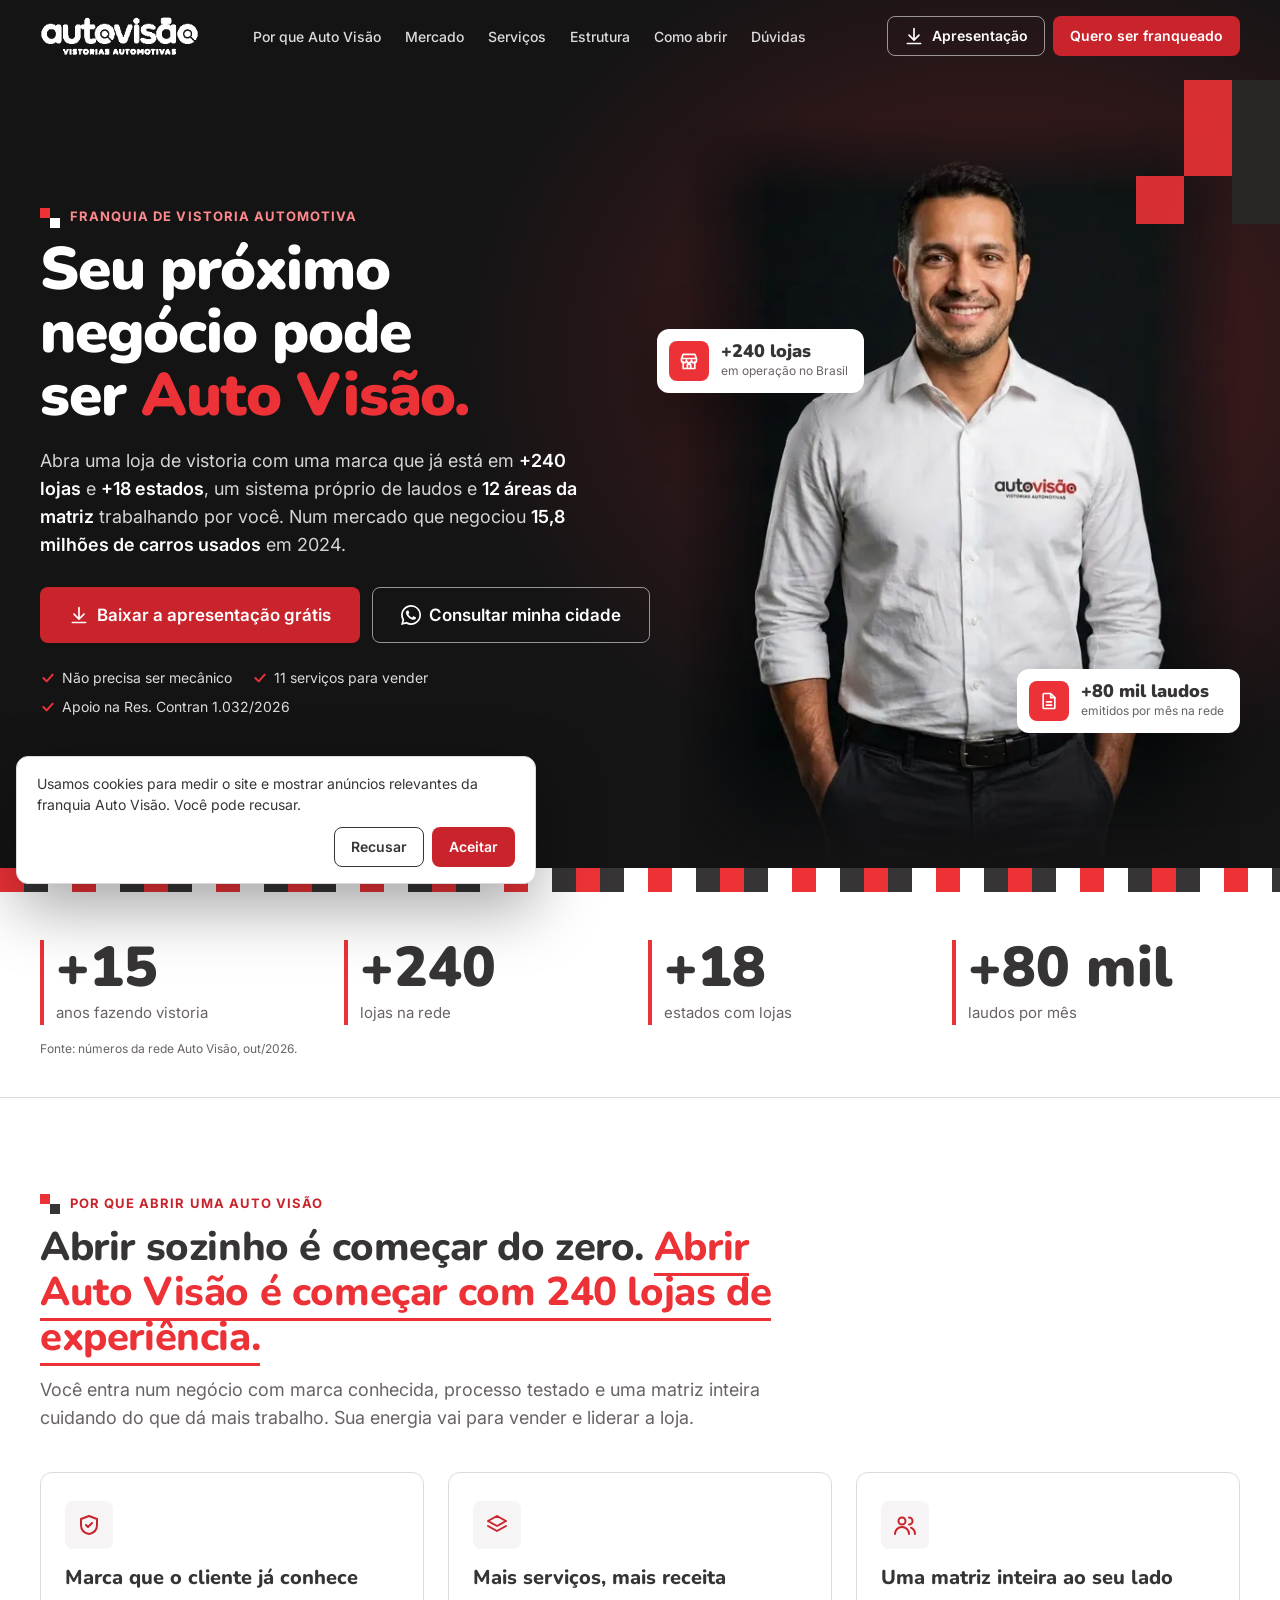
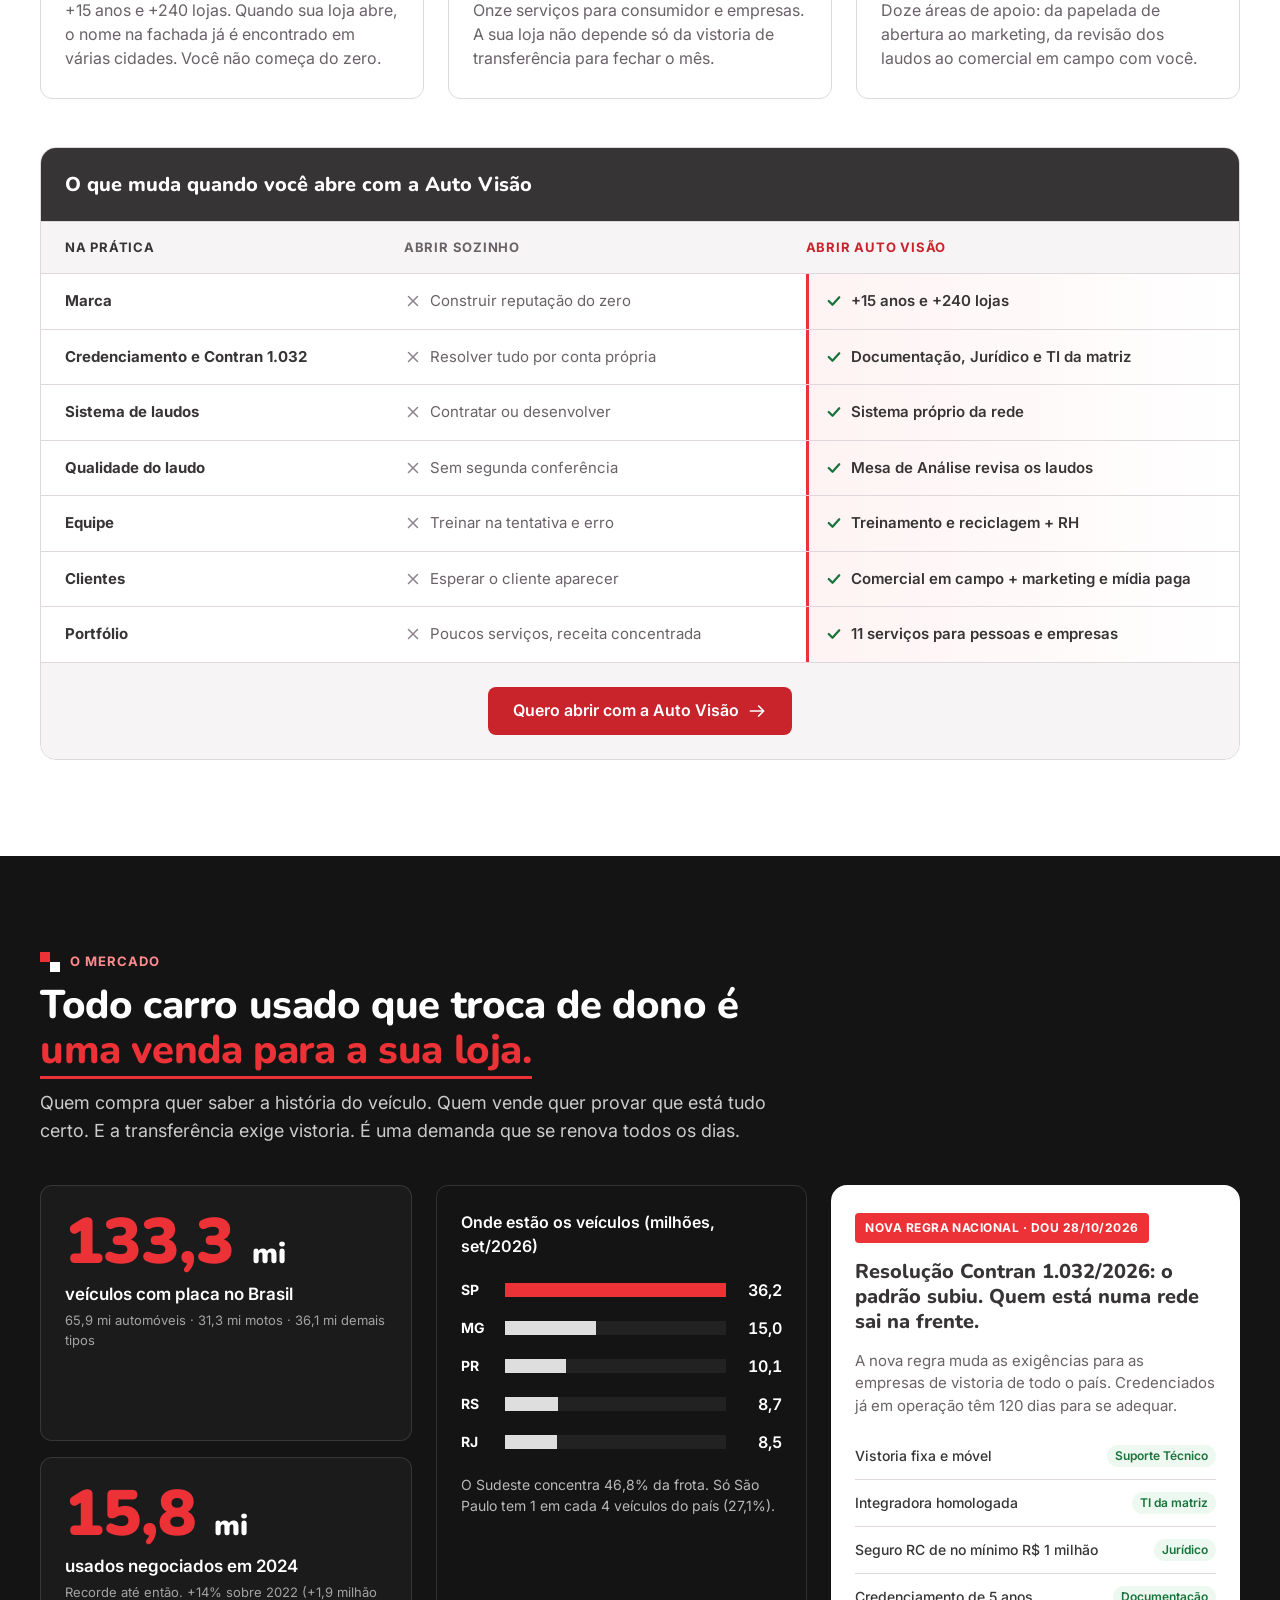
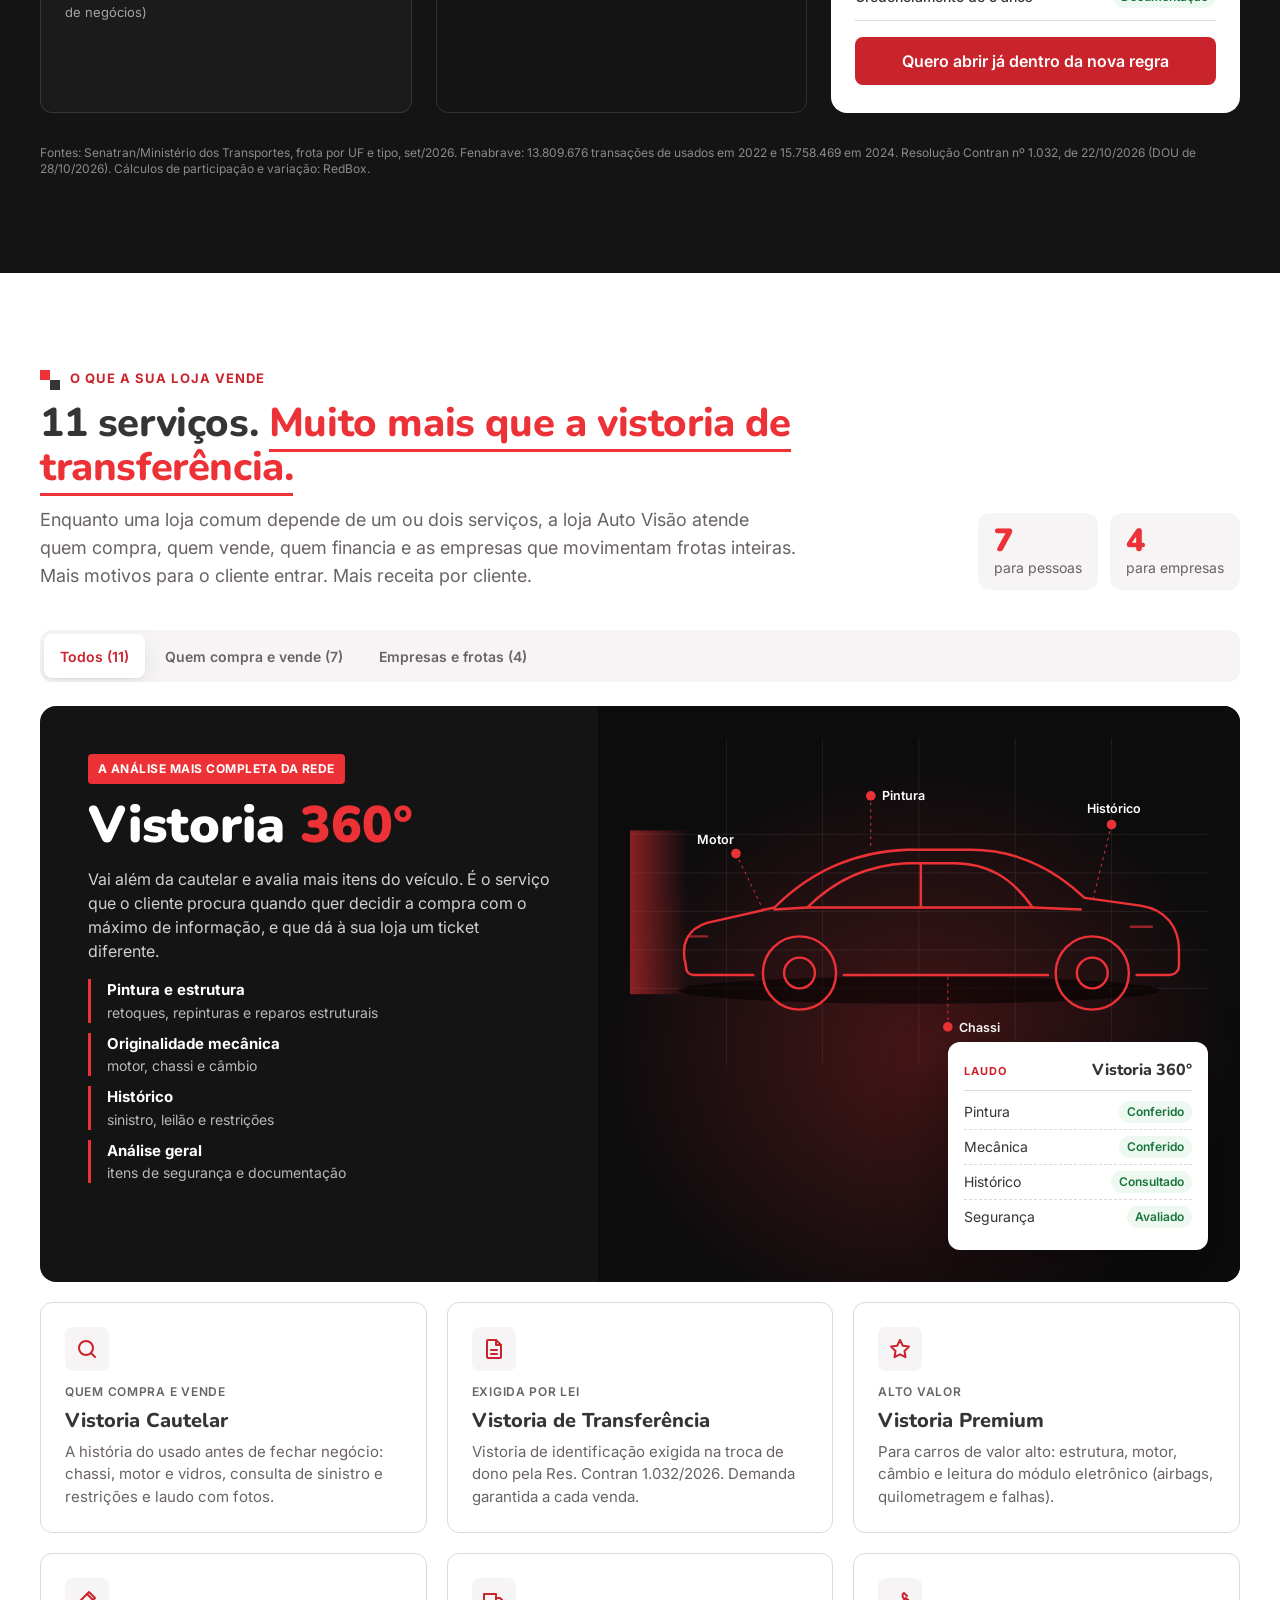
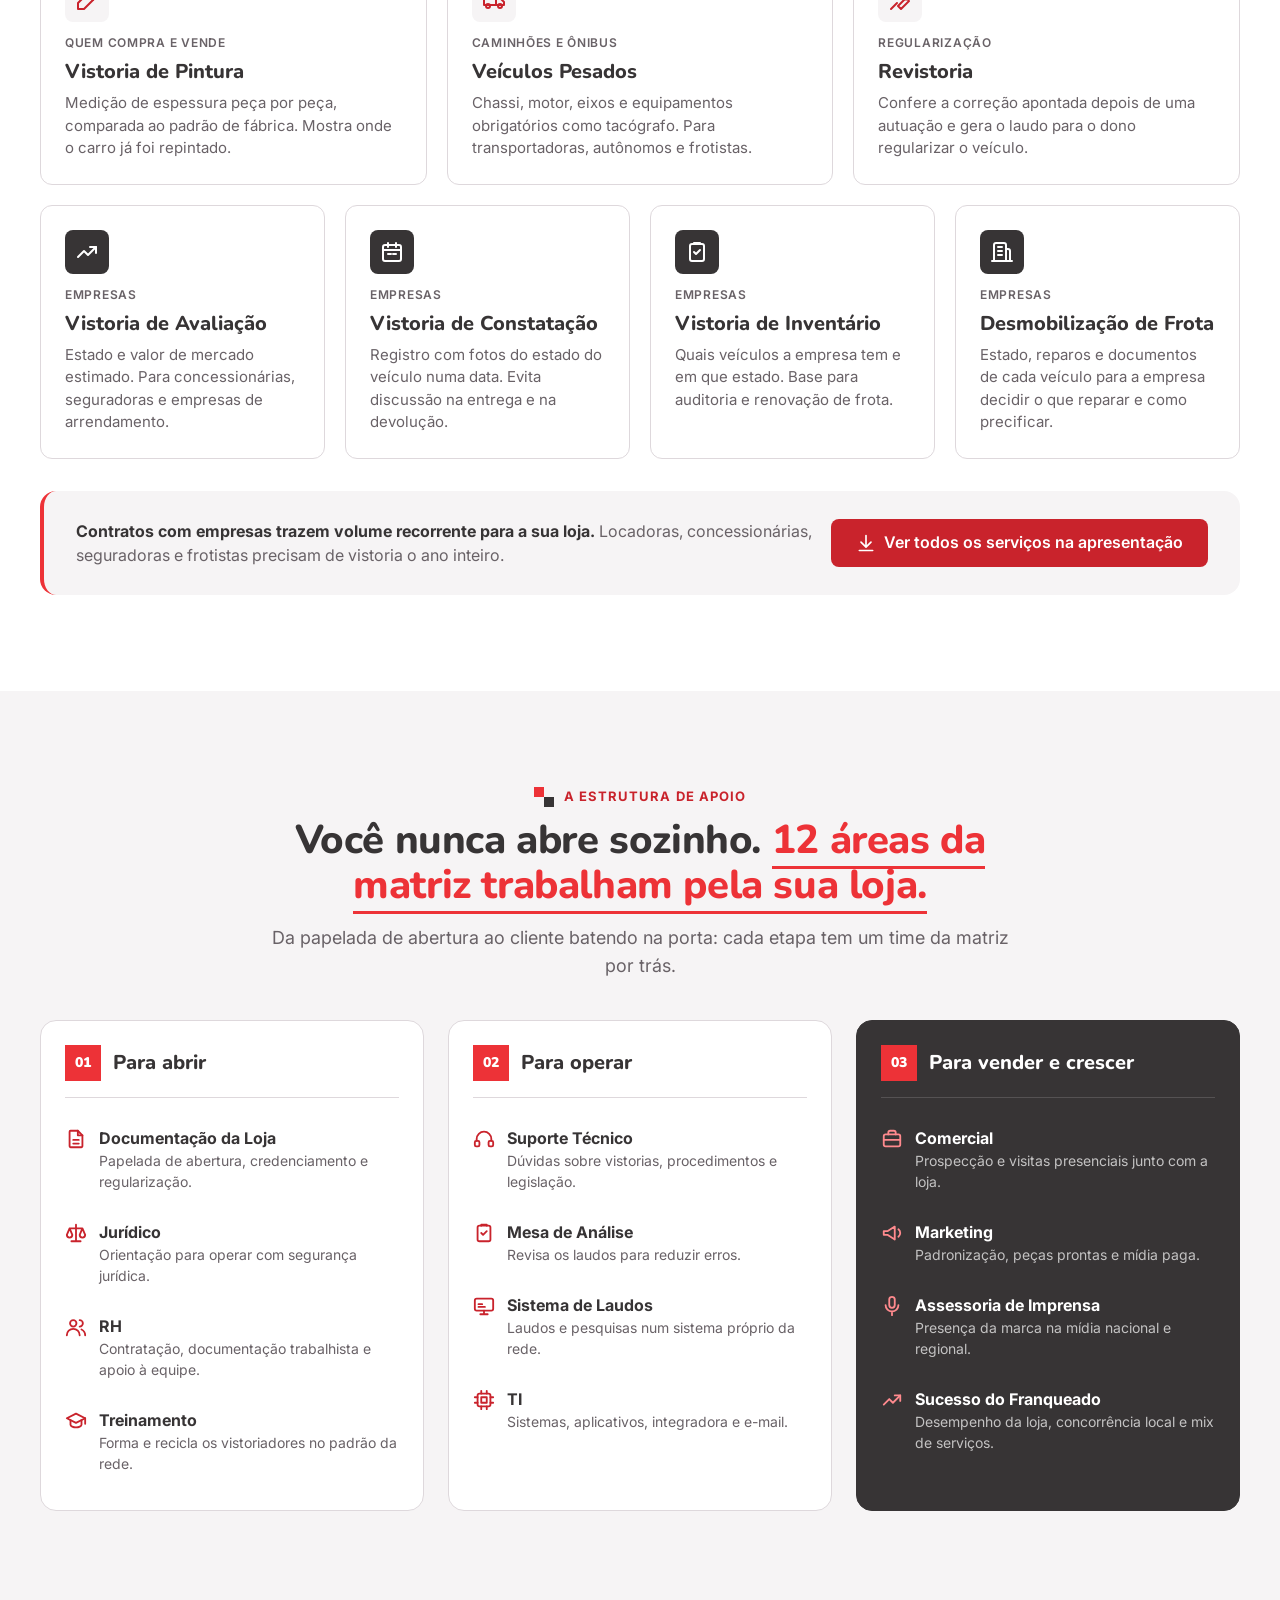
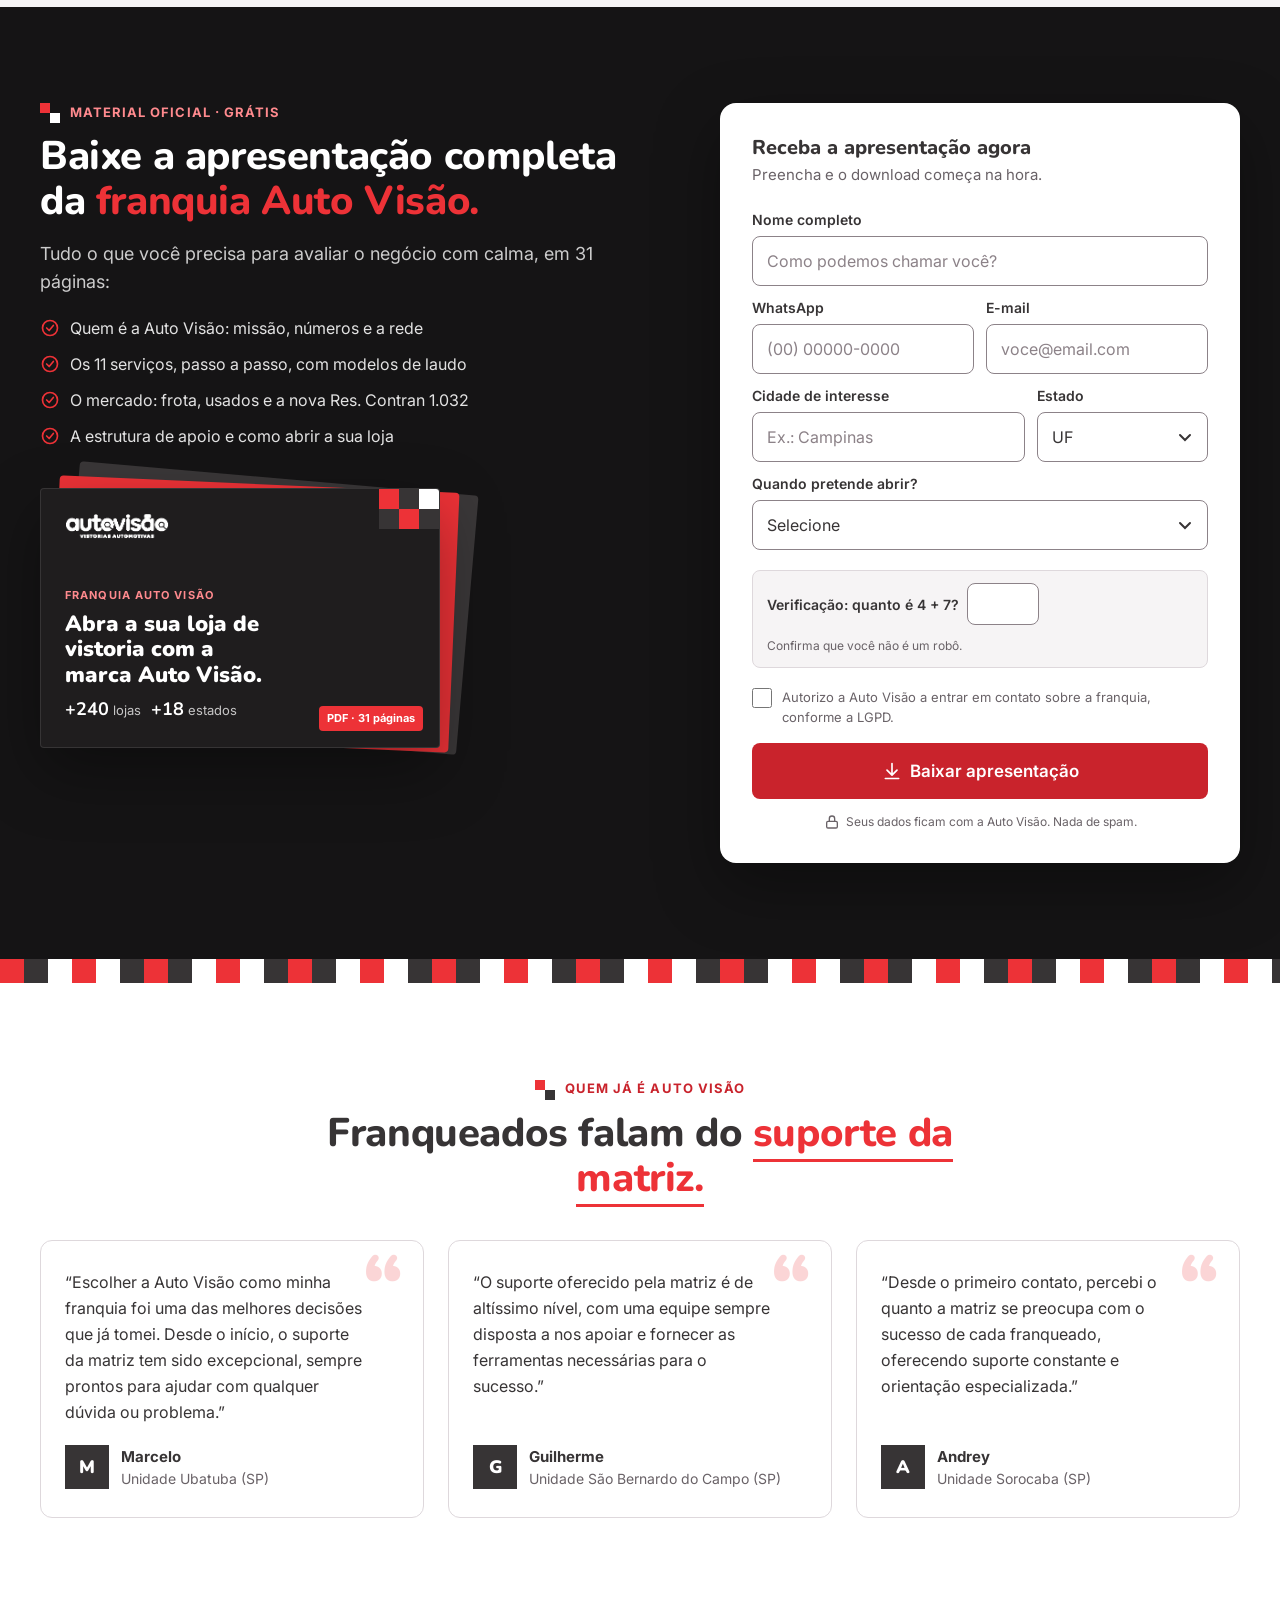
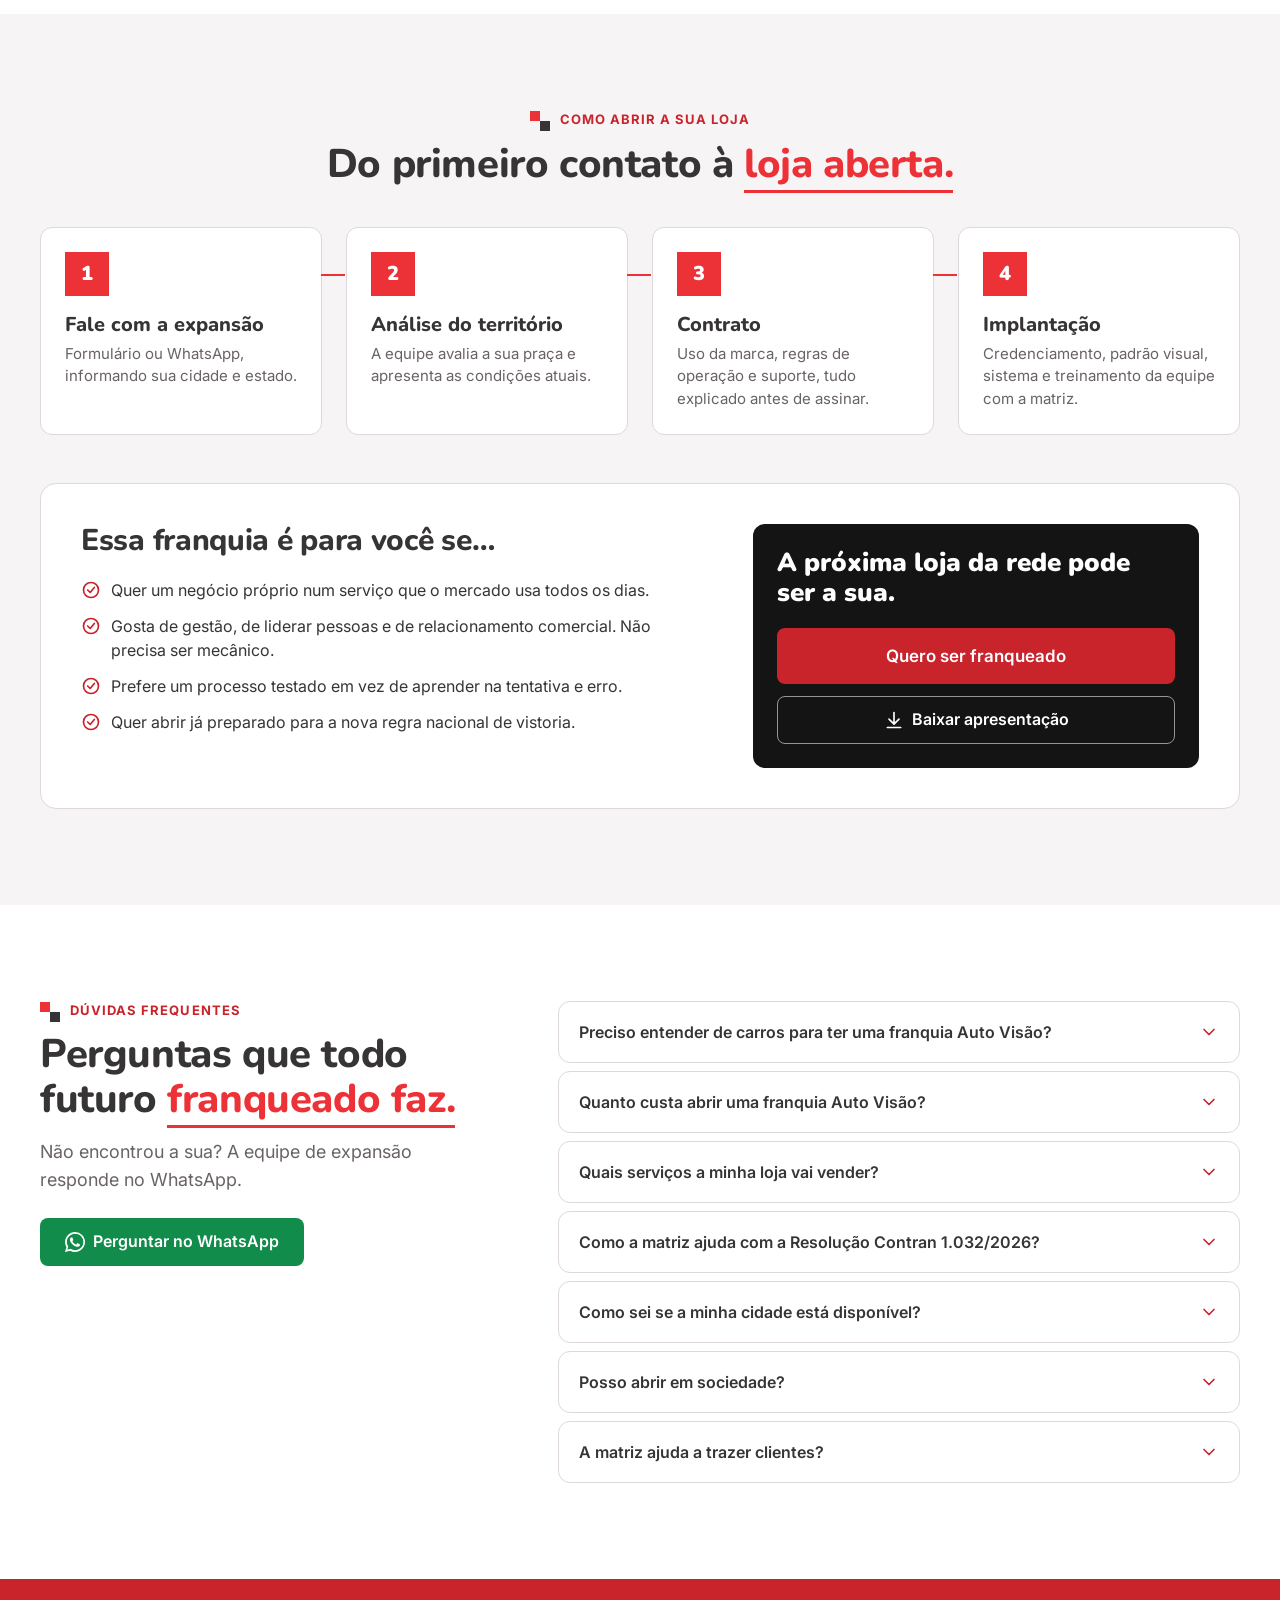
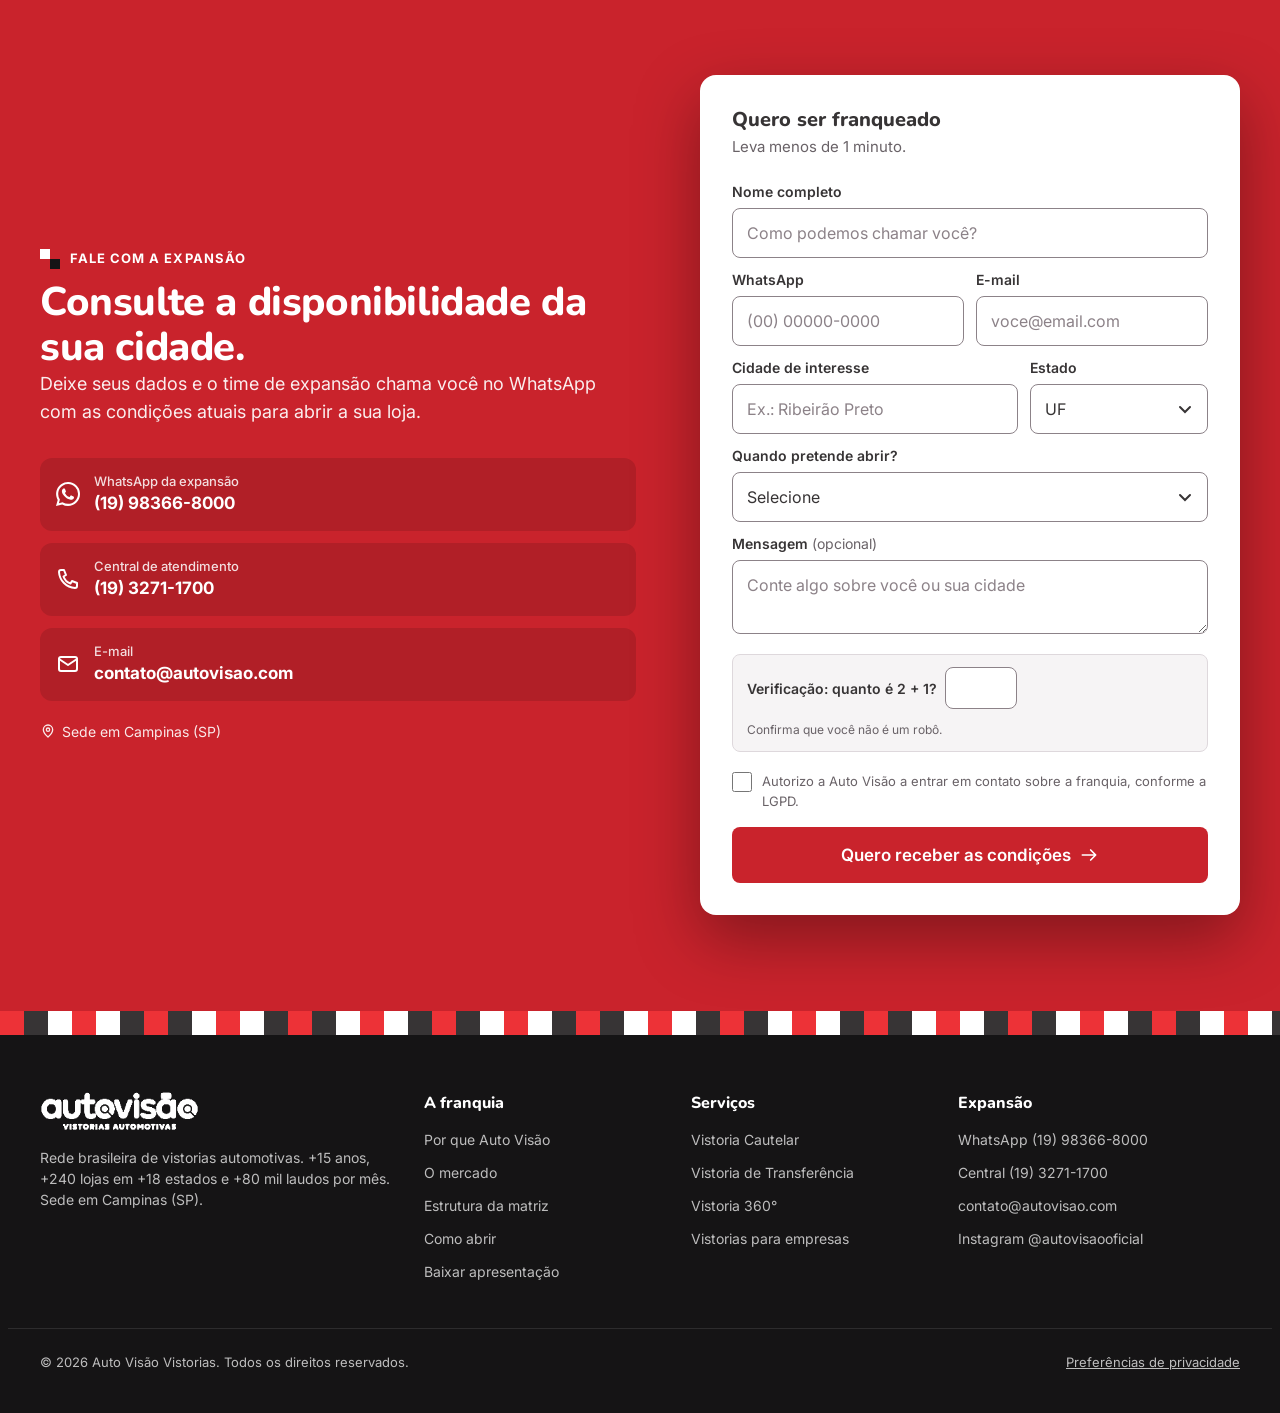
==== index.html @ 6044d0e4 "feat: LP de vendas da franquia Auto Visão - Copy de vendas a partir da apresentação oficial v1.4 (fo" ====
<!doctype html>
<html lang="pt-BR">
<head>
  <meta charset="utf-8">
  <meta name="viewport" content="width=device-width, initial-scale=1, viewport-fit=cover">
  <title>Franquia de Vistoria Automotiva | Seja um Franqueado Auto Visão (+240 lojas)</title>
  <meta name="description" content="Abra sua franquia de vistoria automotiva Auto Visão: +15 anos, +240 lojas em +18 estados, +80 mil laudos/mês, 11 serviços e 12 áreas de suporte da matriz. Baixe a apresentação.">
  <meta name="robots" content="index, follow, max-image-preview:large, max-snippet:-1, max-video-preview:-1">
  <meta name="author" content="Auto Visão Vistorias">
  <meta name="theme-color" content="#151415">
  <link rel="canonical" href="https://sejaumfranqueado.autovisao.com/">
  <link rel="alternate" type="text/plain" title="LLMs.txt" href="https://sejaumfranqueado.autovisao.com/llms.txt">

  <link rel="icon" type="image/svg+xml" href="assets/img/favicon.svg">
  <link rel="apple-touch-icon" sizes="180x180" href="assets/img/apple-touch-icon.png">
  <link rel="manifest" href="site.webmanifest">

  <!-- Open Graph / WhatsApp / LinkedIn -->
  <meta property="og:type" content="website">
  <meta property="og:locale" content="pt_BR">
  <meta property="og:site_name" content="Auto Visão Vistorias">
  <meta property="og:title" content="Seu próximo negócio pode ser Auto Visão | Franquia de Vistoria Automotiva">
  <meta property="og:description" content="+240 lojas, +18 estados, +80 mil laudos por mês e uma matriz com 12 áreas trabalhando pela sua loja. Baixe a apresentação da franquia.">
  <meta property="og:url" content="https://sejaumfranqueado.autovisao.com/">
  <meta property="og:image" content="https://sejaumfranqueado.autovisao.com/assets/img/og-preview.png">
  <meta property="og:image:width" content="1200">
  <meta property="og:image:height" content="630">
  <meta property="og:image:alt" content="Franquia Auto Visão: +240 lojas, +18 estados, +80 mil laudos por mês">
  <meta name="twitter:card" content="summary_large_image">
  <meta name="twitter:title" content="Seu próximo negócio pode ser Auto Visão">
  <meta name="twitter:description" content="Franquia de vistoria automotiva com +240 lojas e suporte de 12 áreas da matriz.">
  <meta name="twitter:image" content="https://sejaumfranqueado.autovisao.com/assets/img/og-preview.png">

  <!-- Performance -->
  <link rel="preconnect" href="https://fonts.googleapis.com">
  <link rel="preconnect" href="https://fonts.gstatic.com" crossorigin>
  <link rel="preconnect" href="https://www.googletagmanager.com">
  <link rel="preconnect" href="https://connect.facebook.net">
  <link rel="preload" as="image" href="assets/img/hero-franqueado.webp" type="image/webp" media="(min-width: 768px)">
  <link href="https://fonts.googleapis.com/css2?family=Inter:wght@400;500;600;700&family=Nunito:wght@800;900&display=swap" rel="stylesheet">
  <link rel="stylesheet" href="assets/css/styles.css">

  <!-- Rastreamento: configure os IDs em assets/js/config.js -->
  <script src="assets/js/config.js"></script>
  <script src="assets/js/tracking.js"></script>

  <!-- Dados estruturados (Google, AI Overviews, ChatGPT, Gemini, Claude, Perplexity) -->
  <script type="application/ld+json">
  {
    "@context": "https://schema.org",
    "@graph": [
      {
        "@type": "Organization",
        "@id": "https://sejaumfranqueado.autovisao.com/#organization",
        "name": "Auto Visão Vistorias",
        "alternateName": ["Auto Visão", "Auto Visão Vistorias Automotivas", "Rede Auto Visão", "Auto Visão Franquias"],
        "url": "https://sejaumfranqueado.autovisao.com/",
        "logo": "https://sejaumfranqueado.autovisao.com/assets/img/logo-autovisao.png",
        "description": "Rede brasileira de vistorias automotivas com mais de 15 anos, mais de 240 lojas em mais de 18 estados e mais de 80 mil laudos por mês. Sede em Campinas (SP).",
        "foundingLocation": "Campinas, SP, Brasil",
        "address": { "@type": "PostalAddress", "addressLocality": "Campinas", "addressRegion": "SP", "addressCountry": "BR" },
        "email": "contato@autovisao.com",
        "contactPoint": [
          { "@type": "ContactPoint", "telephone": "+55-19-98366-8000", "contactType": "sales", "name": "Expansão (franquias)", "areaServed": "BR", "availableLanguage": "Portuguese" },
          { "@type": "ContactPoint", "telephone": "+55-19-3271-1700", "contactType": "customer service", "areaServed": "BR", "availableLanguage": "Portuguese" }
        ],
        "sameAs": ["https://www.instagram.com/autovisaooficial/", "https://www.facebook.com/autovisaovistorias/"],
        "hasOfferCatalog": {
          "@type": "OfferCatalog",
          "name": "Serviços oferecidos pelas lojas Auto Visão",
          "itemListElement": [
            { "@type": "Offer", "itemOffered": { "@type": "Service", "name": "Vistoria Cautelar", "description": "Conferência de chassi, motor e vidros, consulta de histórico (sinistro, leilão, restrições) e laudo com fotos." } },
            { "@type": "Offer", "itemOffered": { "@type": "Service", "name": "Vistoria de Transferência", "description": "Vistoria de identificação exigida na transferência de propriedade (Res. Contran 1.032/2026)." } },
            { "@type": "Offer", "itemOffered": { "@type": "Service", "name": "Vistoria 360", "description": "A análise mais completa do portfólio: pintura e estrutura, originalidade mecânica, histórico e segurança." } },
            { "@type": "Offer", "itemOffered": { "@type": "Service", "name": "Vistoria Premium", "description": "Para veículos de alto valor, com leitura do módulo eletrônico." } },
            { "@type": "Offer", "itemOffered": { "@type": "Service", "name": "Vistoria de Pintura" } },
            { "@type": "Offer", "itemOffered": { "@type": "Service", "name": "Vistoria de Veículos Pesados" } },
            { "@type": "Offer", "itemOffered": { "@type": "Service", "name": "Revistoria" } },
            { "@type": "Offer", "itemOffered": { "@type": "Service", "name": "Vistoria de Avaliação (empresas)" } },
            { "@type": "Offer", "itemOffered": { "@type": "Service", "name": "Vistoria de Constatação (empresas)" } },
            { "@type": "Offer", "itemOffered": { "@type": "Service", "name": "Vistoria de Inventário (empresas)" } },
            { "@type": "Offer", "itemOffered": { "@type": "Service", "name": "Desmobilização de Frota (empresas)" } }
          ]
        }
      },
      {
        "@type": "WebSite",
        "@id": "https://sejaumfranqueado.autovisao.com/#website",
        "url": "https://sejaumfranqueado.autovisao.com/",
        "name": "Franquia Auto Visão",
        "inLanguage": "pt-BR",
        "publisher": { "@id": "https://sejaumfranqueado.autovisao.com/#organization" }
      },
      {
        "@type": "WebPage",
        "@id": "https://sejaumfranqueado.autovisao.com/#webpage",
        "url": "https://sejaumfranqueado.autovisao.com/",
        "name": "Franquia de Vistoria Automotiva | Seja um Franqueado Auto Visão",
        "isPartOf": { "@id": "https://sejaumfranqueado.autovisao.com/#website" },
        "about": { "@id": "https://sejaumfranqueado.autovisao.com/#organization" },
        "primaryImageOfPage": "https://sejaumfranqueado.autovisao.com/assets/img/og-preview.png",
        "inLanguage": "pt-BR",
        "dateModified": "2026-11-20",
        "description": "Como abrir uma franquia de vistoria automotiva Auto Visão: números da rede, mercado de usados, Resolução Contran 1.032/2026, 11 serviços, 12 áreas de suporte e etapas para abrir a loja."
      },
      {
        "@type": "FAQPage",
        "@id": "https://sejaumfranqueado.autovisao.com/#faq",
        "mainEntity": [
          { "@type": "Question", "name": "Preciso entender de carros para ter uma franquia Auto Visão?", "acceptedAnswer": { "@type": "Answer", "text": "Não. O franqueado cuida da gestão, da equipe e do relacionamento comercial. Os vistoriadores recebem treinamento e reciclagem da matriz, e a Mesa de Análise revisa os laudos." } },
          { "@type": "Question", "name": "Quanto custa abrir uma franquia Auto Visão?", "acceptedAnswer": { "@type": "Answer", "text": "O investimento depende da cidade, do ponto comercial e do porte da loja. Envolve ponto, adequação do imóvel, equipamentos e capital de giro. A equipe de expansão apresenta as condições atuais após a análise do seu território: WhatsApp (19) 98366-8000." } },
          { "@type": "Question", "name": "Quais serviços uma loja Auto Visão vende?", "acceptedAnswer": { "@type": "Answer", "text": "Onze serviços: Vistoria Cautelar, de Transferência, 360, Premium, de Pintura, de Veículos Pesados e Revistoria, para o consumidor; e Avaliação, Constatação, Inventário e Desmobilização de Frota, para empresas." } },
          { "@type": "Question", "name": "Como a Auto Visão ajuda com a Resolução Contran 1.032/2026?", "acceptedAnswer": { "@type": "Answer", "text": "As áreas de Documentação da Loja, Jurídico, Suporte Técnico e TI da matriz orientam o franqueado no credenciamento, na integradora homologada, no seguro de responsabilidade civil e nas demais exigências da nova regra nacional." } },
          { "@type": "Question", "name": "Como sei se minha cidade está disponível?", "acceptedAnswer": { "@type": "Answer", "text": "Preencha o formulário desta página ou chame a expansão no WhatsApp (19) 98366-8000 informando cidade e estado. A análise de território é feita cidade a cidade." } },
          { "@type": "Question", "name": "Posso abrir a franquia em sociedade?", "acceptedAnswer": { "@type": "Answer", "text": "Sim. A equipe de expansão avalia o perfil de todos os sócios nas etapas iniciais." } },
          { "@type": "Question", "name": "Que tipo de suporte a matriz oferece?", "acceptedAnswer": { "@type": "Answer", "text": "Doze áreas: Documentação da Loja, Jurídico, RH, Treinamento, Suporte Técnico, Mesa de Análise, Sistema de Laudos, TI, Comercial, Marketing, Assessoria de Imprensa e Sucesso do Franqueado." } }
        ]
      }
    ]
  }
  </script>
</head>
<body>
  <noscript><iframe src="https://www.googletagmanager.com/ns.html?id=GTM-TS9TTZT4" height="0" width="0" style="display:none;visibility:hidden" title="GTM"></iframe></noscript>
  <noscript><iframe src="https://www.googletagmanager.com/ns.html?id=GTM-P89JQ5JP" height="0" width="0" style="display:none;visibility:hidden" title="GTM"></iframe></noscript>
  <noscript><img height="1" width="1" style="display:none" alt="" src="https://www.facebook.com/tr?id=916911729103377&ev=PageView&noscript=1"></noscript>

  <!-- Ícones (grade 24px, traço 2px, conforme DS p.15) -->
  <svg width="0" height="0" style="position:absolute" aria-hidden="true">
    <defs>
      <symbol id="i-car" viewBox="0 0 24 24"><path d="M5 17h14M5 17a2 2 0 1 1-4 0v-4l2-5a2 2 0 0 1 2-1h14a2 2 0 0 1 2 1l2 5v4a2 2 0 1 1-4 0M5 17a2 2 0 0 0 4 0m6 0a2 2 0 0 0 4 0M3 12h18"/></symbol>
      <symbol id="i-search" viewBox="0 0 24 24"><circle cx="11" cy="11" r="7"/><path d="m20 20-4-4"/></symbol>
      <symbol id="i-doc" viewBox="0 0 24 24"><path d="M14 3H6a1 1 0 0 0-1 1v16a1 1 0 0 0 1 1h12a1 1 0 0 0 1-1V8z"/><path d="M14 3v5h5M9 13h6M9 17h6"/></symbol>
      <symbol id="i-paint" viewBox="0 0 24 24"><path d="m14 4 6 6L9 21H3v-6z"/><path d="m12 6 6 6"/></symbol>
      <symbol id="i-pin" viewBox="0 0 24 24"><path d="M12 21s-7-6.2-7-11a7 7 0 0 1 14 0c0 4.8-7 11-7 11z"/><circle cx="12" cy="10" r="2.5"/></symbol>
      <symbol id="i-calendar" viewBox="0 0 24 24"><rect x="3" y="5" width="18" height="16" rx="2"/><path d="M8 3v4M16 3v4M3 10h18M8 14h3M13 14h3"/></symbol>
      <symbol id="i-check" viewBox="0 0 24 24"><circle cx="12" cy="12" r="9"/><path d="m8 12 3 3 5-6"/></symbol>
      <symbol id="i-tick" viewBox="0 0 24 24"><path d="m5 12 5 5 9-10"/></symbol>
      <symbol id="i-x" viewBox="0 0 24 24"><path d="M6 6l12 12M18 6 6 18"/></symbol>
      <symbol id="i-arrow" viewBox="0 0 24 24"><path d="M4 12h16M14 6l6 6-6 6"/></symbol>
      <symbol id="i-down" viewBox="0 0 24 24"><path d="M12 3v13M6 11l6 6 6-6M4 21h16"/></symbol>
      <symbol id="i-chev" viewBox="0 0 24 24"><path d="m6 9 6 6 6-6"/></symbol>
      <symbol id="i-phone" viewBox="0 0 24 24"><path d="M5 3h3l2 5-2.5 1.5a11 11 0 0 0 7 7L16 14l5 2v3a2 2 0 0 1-2 2A17 17 0 0 1 3 5a2 2 0 0 1 2-2z"/></symbol>
      <symbol id="i-mail" viewBox="0 0 24 24"><rect x="3" y="5" width="18" height="14" rx="2"/><path d="m3 7 9 6 9-6"/></symbol>
      <symbol id="i-shield" viewBox="0 0 24 24"><path d="M12 3 4 6v6c0 5 3.5 8 8 9 4.5-1 8-4 8-9V6z"/><path d="m9 12 2 2 4-4"/></symbol>
      <symbol id="i-scale" viewBox="0 0 24 24"><path d="M12 3v18M7 21h10M5 7h14M5 7l-3 7a3 3 0 0 0 6 0zM19 7l-3 7a3 3 0 0 0 6 0z"/></symbol>
      <symbol id="i-users" viewBox="0 0 24 24"><circle cx="9" cy="8" r="3.5"/><path d="M2 21a7 7 0 0 1 14 0M16 4.5a3.5 3.5 0 0 1 0 7M22 21a7 7 0 0 0-4-6.3"/></symbol>
      <symbol id="i-grad" viewBox="0 0 24 24"><path d="m2 9 10-5 10 5-10 5z"/><path d="M6 11v5c0 1.5 3 3 6 3s6-1.5 6-3v-5M22 9v6"/></symbol>
      <symbol id="i-headset" viewBox="0 0 24 24"><path d="M4 14v-2a8 8 0 0 1 16 0v2"/><rect x="2" y="14" width="5" height="6" rx="1.5"/><rect x="17" y="14" width="5" height="6" rx="1.5"/></symbol>
      <symbol id="i-clipboard" viewBox="0 0 24 24"><rect x="5" y="4" width="14" height="17" rx="2"/><path d="M9 4V3h6v1M9 12l2 2 4-4"/></symbol>
      <symbol id="i-monitor" viewBox="0 0 24 24"><rect x="2" y="4" width="20" height="13" rx="2"/><path d="M8 21h8M12 17v4M6 10h4M6 13h7"/></symbol>
      <symbol id="i-cpu" viewBox="0 0 24 24"><rect x="5" y="5" width="14" height="14" rx="2"/><rect x="9" y="9" width="6" height="6"/><path d="M9 2v3M15 2v3M9 19v3M15 19v3M2 9h3M2 15h3M19 9h3M19 15h3"/></symbol>
      <symbol id="i-briefcase" viewBox="0 0 24 24"><rect x="3" y="7" width="18" height="13" rx="2"/><path d="M8 7V5a2 2 0 0 1 2-2h4a2 2 0 0 1 2 2v2M3 13h18"/></symbol>
      <symbol id="i-megaphone" viewBox="0 0 24 24"><path d="M3 10v4h4l8 5V5L7 10z"/><path d="M19 8a5 5 0 0 1 0 8"/></symbol>
      <symbol id="i-mic" viewBox="0 0 24 24"><rect x="9" y="2" width="6" height="12" rx="3"/><path d="M5 11a7 7 0 0 0 14 0M12 18v4"/></symbol>
      <symbol id="i-trend" viewBox="0 0 24 24"><path d="m3 17 6-6 4 4 8-8"/><path d="M15 7h6v6"/></symbol>
      <symbol id="i-truck" viewBox="0 0 24 24"><path d="M2 6h12v11H2zM14 10h4l4 4v3h-8z"/><circle cx="6" cy="18" r="2"/><circle cx="18" cy="18" r="2"/></symbol>
      <symbol id="i-building" viewBox="0 0 24 24"><path d="M4 21V5a2 2 0 0 1 2-2h8a2 2 0 0 1 2 2v16M16 9h2a2 2 0 0 1 2 2v10M2 21h20M8 7h4M8 11h4M8 15h4"/></symbol>
      <symbol id="i-layers" viewBox="0 0 24 24"><path d="m12 3 9 5-9 5-9-5z"/><path d="m3 13 9 5 9-5"/></symbol>
      <symbol id="i-store" viewBox="0 0 24 24"><path d="M3 9 5 4h14l2 5M3 9h18v2a3 3 0 0 1-6 0 3 3 0 0 1-6 0 3 3 0 0 1-6 0zM5 13v8h14v-8M10 21v-5h4v5"/></symbol>
      <symbol id="i-wrench" viewBox="0 0 24 24"><path d="M14.7 6.3a4 4 0 0 0 5 5L21 13l-8 8-3-3 8-8M14.7 6.3 16 5l3 3M3 21l6-6"/></symbol>
      <symbol id="i-lock" viewBox="0 0 24 24"><rect x="4" y="11" width="16" height="10" rx="2"/><path d="M8 11V7a4 4 0 0 1 8 0v4"/></symbol>
      <symbol id="i-star" viewBox="0 0 24 24"><path d="m12 3 2.8 5.7 6.2.9-4.5 4.4 1 6.2L12 17.3 6.5 20.2l1-6.2L3 9.6l6.2-.9z"/></symbol>
      <symbol id="i-wpp" viewBox="0 0 24 24"><path fill="currentColor" stroke="none" d="M20.5 3.5A11.8 11.8 0 0 0 12 0C5.5 0 .1 5.4.1 12c0 2.1.6 4.2 1.6 6L0 24l6.2-1.6a11.9 11.9 0 0 0 5.8 1.5c6.6 0 12-5.4 12-12 0-3.2-1.2-6.2-3.5-8.4ZM12 21.8a9.9 9.9 0 0 1-5-1.4l-.4-.2-3.7 1 1-3.6-.2-.4a9.9 9.9 0 0 1-1.5-5.3c0-5.5 4.4-9.9 9.9-9.9 2.6 0 5.1 1 7 2.9a9.8 9.8 0 0 1 2.9 7c0 5.5-4.5 9.9-10 9.9Zm5.4-7.4c-.3-.1-1.8-.9-2-1-.3-.1-.5-.1-.7.2l-.9 1.2c-.2.2-.4.2-.7.1-.3-.2-1.3-.5-2.4-1.5-.9-.8-1.5-1.8-1.7-2.1-.2-.3 0-.5.1-.6l.5-.5.3-.5c.1-.2 0-.4 0-.5l-.9-2.2c-.2-.6-.5-.5-.7-.5h-.6c-.2 0-.5.1-.8.4-.3.3-1 1-1 2.5s1.1 2.9 1.2 3.1c.2.2 2.1 3.2 5.1 4.5l1.7.6c.7.2 1.4.2 1.9.1.6-.1 1.8-.7 2-1.4.2-.7.2-1.3.2-1.4-.1-.1-.3-.2-.6-.3Z"/></symbol>
    </defs>
  </svg>

  <a class="skip-link" href="#conteudo">Pular para o conteúdo</a>

  <!-- ===================== HEADER ===================== -->
  <header class="header" id="topo">
    <div class="container header__inner">
      <a class="header__logo" href="#inicio" aria-label="Auto Visão Vistorias, voltar ao início">
        <img class="logo-dark" src="assets/img/logo-autovisao-branco.png" alt="Auto Visão Vistorias Automotivas" width="227" height="57">
        <img class="logo-light" src="assets/img/logo-autovisao.png" alt="" width="227" height="57" aria-hidden="true">
      </a>
      <nav class="nav" aria-label="Navegação principal">
        <a href="#por-que">Por que Auto Visão</a>
        <a href="#mercado">Mercado</a>
        <a href="#servicos">Serviços</a>
        <a href="#estrutura">Estrutura</a>
        <a href="#como-funciona">Como abrir</a>
        <a href="#duvidas">Dúvidas</a>
      </nav>
      <div class="header__actions">
        <a class="btn btn--ghost-light btn--sm hide-sm" href="#apresentacao" data-track="header_apresentacao" data-loc="header">
          <svg class="ico" aria-hidden="true"><use href="#i-down"/></svg> Apresentação
        </a>
        <a class="btn btn--primary btn--sm" href="#contato" data-track="header_quero" data-loc="header">Quero ser franqueado</a>
        <button class="menu-btn" id="menuBtn" type="button" aria-label="Abrir menu" aria-expanded="false" aria-controls="drawer">
          <span></span><span></span><span></span>
        </button>
      </div>
    </div>
    <div class="progress" id="progress" aria-hidden="true"></div>
  </header>

  <div class="drawer" id="drawer" hidden>
    <nav class="drawer__nav" aria-label="Menu">
      <a href="#por-que">Por que Auto Visão</a>
      <a href="#mercado">O mercado</a>
      <a href="#servicos">Serviços</a>
      <a href="#estrutura">Estrutura da matriz</a>
      <a href="#apresentacao">Baixar apresentação</a>
      <a href="#como-funciona">Como abrir</a>
      <a href="#duvidas">Dúvidas</a>
    </nav>
    <a class="btn btn--primary btn--block" href="#contato" data-track="drawer_quero" data-loc="drawer">Quero ser franqueado</a>
    <a class="btn btn--wpp btn--block" href="https://wa.me/5519983668000?text=Ol%C3%A1!%20Quero%20saber%20como%20abrir%20uma%20franquia%20Auto%20Vis%C3%A3o." target="_blank" rel="noopener" data-loc="drawer">
      <svg class="ico" aria-hidden="true"><use href="#i-wpp"/></svg> Falar no WhatsApp
    </a>
  </div>

  <main id="conteudo">

    <!-- ===================== HERO ===================== -->
    <section class="hero" id="inicio" aria-labelledby="hero-title">
      <div class="hero__mosaic" aria-hidden="true">
        <i></i><i class="r"></i><i class="g"></i><i></i><i class="r"></i><i class="g"></i><i class="r"></i><i></i><i class="g"></i>
      </div>
      <div class="container hero__grid">
        <div class="hero__copy">
          <p class="eyebrow eyebrow--light">Franquia de vistoria automotiva</p>
          <h1 id="hero-title" class="display">Seu próximo negócio pode ser <span class="hl">Auto Visão.</span></h1>
          <p class="hero__lead">
            Abra uma loja de vistoria com uma marca que já está em <strong>+240 lojas</strong> e <strong>+18 estados</strong>, um sistema próprio de laudos e <strong>12 áreas da matriz</strong> trabalhando por você. Num mercado que negociou <strong>15,8 milhões de carros usados</strong> em 2024.
          </p>
          <div class="hero__ctas">
            <a class="btn btn--primary btn--lg" href="#apresentacao" data-track="hero_apresentacao" data-loc="hero">
              <svg class="ico" aria-hidden="true"><use href="#i-down"/></svg> Baixar a apresentação grátis
            </a>
            <a class="btn btn--ghost-light btn--lg" href="https://wa.me/5519983668000?text=Ol%C3%A1!%20Vi%20o%20site%20e%20quero%20abrir%20uma%20Auto%20Vis%C3%A3o%20na%20minha%20cidade." target="_blank" rel="noopener" data-loc="hero">
              <svg class="ico" aria-hidden="true"><use href="#i-wpp"/></svg> Consultar minha cidade
            </a>
          </div>
          <ul class="hero__proof" aria-label="Diferenciais">
            <li><svg class="ico" aria-hidden="true"><use href="#i-tick"/></svg> Não precisa ser mecânico</li>
            <li><svg class="ico" aria-hidden="true"><use href="#i-tick"/></svg> 11 serviços para vender</li>
            <li><svg class="ico" aria-hidden="true"><use href="#i-tick"/></svg> Apoio na Res. Contran 1.032/2026</li>
          </ul>
        </div>
        <div class="hero__visual">
          <picture>
            <source media="(min-width: 768px)" srcset="assets/img/hero-franqueado.webp" type="image/webp">
            <source srcset="assets/img/hero-franqueado-600.webp" type="image/webp">
            <img class="hero__photo" src="assets/img/hero-franqueado.jpg" alt="Franqueado Auto Visão de camisa branca com o logo da marca" width="896" height="1200" fetchpriority="high">
          </picture>
          <div class="float-card float-card--a" aria-hidden="true">
            <span class="float-card__icon"><svg class="ico"><use href="#i-store"/></svg></span>
            <span><strong>+240 lojas</strong><small>em operação no Brasil</small></span>
          </div>
          <div class="float-card float-card--b" aria-hidden="true">
            <span class="float-card__icon"><svg class="ico"><use href="#i-doc"/></svg></span>
            <span><strong>+80 mil laudos</strong><small>emitidos por mês na rede</small></span>
          </div>
        </div>
      </div>
      <div class="checker" aria-hidden="true"></div>
    </section>

    <!-- ===================== NÚMEROS ===================== -->
    <section class="numbers" id="numeros" aria-label="A Auto Visão em números">
      <div class="container">
        <ul class="numbers__grid">
          <li class="stat" data-reveal><strong class="stat__n" data-count="15" data-prefix="+">+15</strong><span class="stat__l">anos fazendo vistoria</span></li>
          <li class="stat" data-reveal><strong class="stat__n" data-count="240" data-prefix="+">+240</strong><span class="stat__l">lojas na rede</span></li>
          <li class="stat" data-reveal><strong class="stat__n" data-count="18" data-prefix="+">+18</strong><span class="stat__l">estados com lojas</span></li>
          <li class="stat" data-reveal><strong class="stat__n" data-count="80" data-prefix="+" data-suffix=" mil">+80 mil</strong><span class="stat__l">laudos por mês</span></li>
        </ul>
        <p class="source">Fonte: números da rede Auto Visão, out/2026.</p>
      </div>
    </section>

    <!-- ===================== POR QUE ===================== -->
    <section class="sec" id="por-que" aria-labelledby="porque-title">
      <div class="container">
        <header class="sec-head" data-reveal>
          <p class="eyebrow">Por que abrir uma Auto Visão</p>
          <h2 id="porque-title" class="h2">Abrir sozinho é começar do zero. <span class="hl">Abrir Auto Visão é começar com 240 lojas de experiência.</span></h2>
          <p class="lead">Você entra num negócio com marca conhecida, processo testado e uma matriz inteira cuidando do que dá mais trabalho. Sua energia vai para vender e liderar a loja.</p>
        </header>

        <div class="pillars">
          <article class="pillar" data-reveal>
            <span class="pillar__icon"><svg class="ico ico--lg" aria-hidden="true"><use href="#i-shield"/></svg></span>
            <h3 class="h3">Marca que o cliente já conhece</h3>
            <p>+15 anos e +240 lojas. Quando sua loja abre, o nome na fachada já é encontrado em várias cidades. Você não começa do zero.</p>
          </article>
          <article class="pillar" data-reveal>
            <span class="pillar__icon"><svg class="ico ico--lg" aria-hidden="true"><use href="#i-layers"/></svg></span>
            <h3 class="h3">Mais serviços, mais receita</h3>
            <p>Onze serviços para consumidor e empresas. A sua loja não depende só da vistoria de transferência para fechar o mês.</p>
          </article>
          <article class="pillar" data-reveal>
            <span class="pillar__icon"><svg class="ico ico--lg" aria-hidden="true"><use href="#i-users"/></svg></span>
            <h3 class="h3">Uma matriz inteira ao seu lado</h3>
            <p>Doze áreas de apoio: da papelada de abertura ao marketing, da revisão dos laudos ao comercial em campo com você.</p>
          </article>
        </div>

        <div class="compare" data-reveal>
          <div class="compare__head">
            <h3 class="h3">O que muda quando você abre com a Auto Visão</h3>
          </div>
          <div class="compare__table" role="table" aria-label="Comparativo: abrir sozinho ou abrir com a Auto Visão">
            <div class="compare__row compare__row--head" role="row">
              <span role="columnheader">Na prática</span>
              <span role="columnheader">Abrir sozinho</span>
              <span role="columnheader" class="is-av">Abrir Auto Visão</span>
            </div>
            <div class="compare__row" role="row"><span role="cell">Marca</span><span role="cell" class="no"><svg class="ico" aria-hidden="true"><use href="#i-x"/></svg>Construir reputação do zero</span><span role="cell" class="yes"><svg class="ico" aria-hidden="true"><use href="#i-tick"/></svg>+15 anos e +240 lojas</span></div>
            <div class="compare__row" role="row"><span role="cell">Credenciamento e Contran 1.032</span><span role="cell" class="no"><svg class="ico" aria-hidden="true"><use href="#i-x"/></svg>Resolver tudo por conta própria</span><span role="cell" class="yes"><svg class="ico" aria-hidden="true"><use href="#i-tick"/></svg>Documentação, Jurídico e TI da matriz</span></div>
            <div class="compare__row" role="row"><span role="cell">Sistema de laudos</span><span role="cell" class="no"><svg class="ico" aria-hidden="true"><use href="#i-x"/></svg>Contratar ou desenvolver</span><span role="cell" class="yes"><svg class="ico" aria-hidden="true"><use href="#i-tick"/></svg>Sistema próprio da rede</span></div>
            <div class="compare__row" role="row"><span role="cell">Qualidade do laudo</span><span role="cell" class="no"><svg class="ico" aria-hidden="true"><use href="#i-x"/></svg>Sem segunda conferência</span><span role="cell" class="yes"><svg class="ico" aria-hidden="true"><use href="#i-tick"/></svg>Mesa de Análise revisa os laudos</span></div>
            <div class="compare__row" role="row"><span role="cell">Equipe</span><span role="cell" class="no"><svg class="ico" aria-hidden="true"><use href="#i-x"/></svg>Treinar na tentativa e erro</span><span role="cell" class="yes"><svg class="ico" aria-hidden="true"><use href="#i-tick"/></svg>Treinamento e reciclagem + RH</span></div>
            <div class="compare__row" role="row"><span role="cell">Clientes</span><span role="cell" class="no"><svg class="ico" aria-hidden="true"><use href="#i-x"/></svg>Esperar o cliente aparecer</span><span role="cell" class="yes"><svg class="ico" aria-hidden="true"><use href="#i-tick"/></svg>Comercial em campo + marketing e mídia paga</span></div>
            <div class="compare__row" role="row"><span role="cell">Portfólio</span><span role="cell" class="no"><svg class="ico" aria-hidden="true"><use href="#i-x"/></svg>Poucos serviços, receita concentrada</span><span role="cell" class="yes"><svg class="ico" aria-hidden="true"><use href="#i-tick"/></svg>11 serviços para pessoas e empresas</span></div>
          </div>
          <div class="compare__cta">
            <a class="btn btn--primary" href="#contato" data-track="compare_quero" data-loc="por-que">Quero abrir com a Auto Visão <svg class="ico" aria-hidden="true"><use href="#i-arrow"/></svg></a>
          </div>
        </div>
      </div>
    </section>

    <!-- ===================== MERCADO ===================== -->
    <section class="sec sec--dark" id="mercado" aria-labelledby="mercado-title">
      <div class="container">
        <header class="sec-head" data-reveal>
          <p class="eyebrow eyebrow--light">O mercado</p>
          <h2 id="mercado-title" class="h2">Todo carro usado que troca de dono é <span class="hl">uma venda para a sua loja.</span></h2>
          <p class="lead lead--light">Quem compra quer saber a história do veículo. Quem vende quer provar que está tudo certo. E a transferência exige vistoria. É uma demanda que se renova todos os dias.</p>
        </header>

        <div class="market">
          <div class="market__big" data-reveal>
            <div class="mstat">
              <strong class="mstat__n">133,3 <small>mi</small></strong>
              <span class="mstat__t">veículos com placa no Brasil</span>
              <span class="mstat__s">65,9 mi automóveis · 31,3 mi motos · 36,1 mi demais tipos</span>
            </div>
            <div class="mstat">
              <strong class="mstat__n">15,8 <small>mi</small></strong>
              <span class="mstat__t">usados negociados em 2024</span>
              <span class="mstat__s">Recorde até então. +14% sobre 2022 (+1,9 milhão de negócios)</span>
            </div>
          </div>

          <figure class="chart" data-reveal aria-labelledby="chart-title">
            <figcaption id="chart-title" class="chart__title">Onde estão os veículos (milhões, set/2026)</figcaption>
            <ul class="bars">
              <li><span class="bars__k">SP</span><span class="bars__track"><span class="bars__bar" style="--v:100%"></span></span><span class="bars__v">36,2</span></li>
              <li><span class="bars__k">MG</span><span class="bars__track"><span class="bars__bar" style="--v:41.4%"></span></span><span class="bars__v">15,0</span></li>
              <li><span class="bars__k">PR</span><span class="bars__track"><span class="bars__bar" style="--v:27.9%"></span></span><span class="bars__v">10,1</span></li>
              <li><span class="bars__k">RS</span><span class="bars__track"><span class="bars__bar" style="--v:24%"></span></span><span class="bars__v">8,7</span></li>
              <li><span class="bars__k">RJ</span><span class="bars__track"><span class="bars__bar" style="--v:23.5%"></span></span><span class="bars__v">8,5</span></li>
            </ul>
            <p class="chart__note">O Sudeste concentra 46,8% da frota. Só São Paulo tem 1 em cada 4 veículos do país (27,1%).</p>
          </figure>

          <aside class="contran" data-reveal="right" aria-labelledby="contran-title">
            <span class="badge badge--red">Nova regra nacional · DOU 28/10/2026</span>
            <h3 id="contran-title" class="h3">Resolução Contran 1.032/2026: o padrão subiu. Quem está numa rede sai na frente.</h3>
            <p>A nova regra muda as exigências para as empresas de vistoria de todo o país. Credenciados já em operação têm 120 dias para se adequar.</p>
            <ul class="contran__list">
              <li><span>Vistoria fixa e móvel</span><em>Suporte Técnico</em></li>
              <li><span>Integradora homologada</span><em>TI da matriz</em></li>
              <li><span>Seguro RC de no mínimo R$ 1 milhão</span><em>Jurídico</em></li>
              <li><span>Credenciamento de 5 anos</span><em>Documentação</em></li>
            </ul>
            <a class="btn btn--primary btn--block" href="#contato" data-track="contran_quero" data-loc="mercado">Quero abrir já dentro da nova regra</a>
          </aside>
        </div>
        <p class="source source--light">Fontes: Senatran/Ministério dos Transportes, frota por UF e tipo, set/2026. Fenabrave: 13.809.676 transações de usados em 2022 e 15.758.469 em 2024. Resolução Contran nº 1.032, de 22/10/2026 (DOU de 28/10/2026). Cálculos de participação e variação: RedBox.</p>
      </div>
    </section>

    <!-- ===================== SERVIÇOS ===================== -->
    <section class="sec" id="servicos" aria-labelledby="servicos-title">
      <div class="container">
        <header class="sec-head sec-head--row" data-reveal>
          <div>
            <p class="eyebrow">O que a sua loja vende</p>
            <h2 id="servicos-title" class="h2">11 serviços. <span class="hl">Muito mais que a vistoria de transferência.</span></h2>
            <p class="lead">Enquanto uma loja comum depende de um ou dois serviços, a loja Auto Visão atende quem compra, quem vende, quem financia e as empresas que movimentam frotas inteiras. Mais motivos para o cliente entrar. Mais receita por cliente.</p>
          </div>
          <div class="seg-count" aria-hidden="true">
            <span><strong>7</strong> para pessoas</span>
            <span><strong>4</strong> para empresas</span>
          </div>
        </header>

        <div class="tabs" role="tablist" aria-label="Filtrar serviços">
          <button class="tab is-active" role="tab" aria-selected="true" data-filter="all">Todos (11)</button>
          <button class="tab" role="tab" aria-selected="false" data-filter="b2c">Quem compra e vende (7)</button>
          <button class="tab" role="tab" aria-selected="false" data-filter="b2b">Empresas e frotas (4)</button>
        </div>

        <div class="services">
          <article class="svc-feature" data-cat="b2c" data-reveal="zoom">
            <div class="svc-feature__copy">
              <span class="badge badge--red">A análise mais completa da rede</span>
              <h3 class="svc-feature__title">Vistoria <span class="hl">360°</span></h3>
              <p>Vai além da cautelar e avalia mais itens do veículo. É o serviço que o cliente procura quando quer decidir a compra com o máximo de informação, e que dá à sua loja um ticket diferente.</p>
              <ul class="svc-feature__list">
                <li><strong>Pintura e estrutura</strong> retoques, repinturas e reparos estruturais</li>
                <li><strong>Originalidade mecânica</strong> motor, chassi e câmbio</li>
                <li><strong>Histórico</strong> sinistro, leilão e restrições</li>
                <li><strong>Análise geral</strong> itens de segurança e documentação</li>
              </ul>
            </div>
            <div class="svc-feature__art" aria-hidden="true">
              <!-- Ilustração original: varredura 360° -->
              <svg class="car-scan" viewBox="0 0 600 340" fill="none">
                <defs>
                  <linearGradient id="scanGrad" x1="0" x2="1"><stop offset="0" stop-color="#ED3237" stop-opacity="0"/><stop offset=".5" stop-color="#ED3237" stop-opacity=".55"/><stop offset="1" stop-color="#ED3237" stop-opacity="0"/></linearGradient>
                </defs>
                <g stroke="#ffffff" stroke-opacity=".08">
                  <path d="M0 260h600M0 220h600M0 180h600M0 140h600M0 100h600M100 0v340M200 0v340M300 0v340M400 0v340M500 0v340"/>
                </g>
                <ellipse cx="300" cy="262" rx="250" ry="14" fill="#000" opacity=".55"/>
                <g stroke="#ED3237" stroke-width="2.5" stroke-linejoin="round" stroke-linecap="round">
                  <path d="M58 236c-6-22 2-38 22-44l70-16c34-34 78-58 138-60h66c46 0 84 18 118 50l58 8c26 4 40 22 40 46v16c0 6-4 10-10 10h-34"/>
                  <path d="M434 246H222M128 246H66c-6 0-8-4-8-10"/>
                  <path d="M184 176c26-26 60-44 104-46h48c34 0 60 14 82 46z"/>
                  <path d="M302 130v46M150 178l34-2M418 176l50 2"/>
                  <circle cx="176" cy="244" r="38"/><circle cx="176" cy="244" r="16"/>
                  <circle cx="480" cy="244" r="38"/><circle cx="480" cy="244" r="16"/>
                  <path d="M520 196h22M60 206h20" stroke-opacity=".6"/>
                </g>
                <rect class="car-scan__beam" x="-60" y="96" width="120" height="170" fill="url(#scanGrad)"/>
                <g font-family="Inter, sans-serif" font-size="13" font-weight="600" fill="#fff">
                  <g transform="translate(250 60)"><circle r="5" fill="#ED3237"/><path d="M0 0v52" stroke="#ED3237" stroke-dasharray="3 4"/><text x="12" y="4">Pintura</text></g>
                  <g transform="translate(110 120)"><circle r="5" fill="#ED3237"/><path d="M0 0l30 62" stroke="#ED3237" stroke-dasharray="3 4"/><text x="-40" y="-10">Motor</text></g>
                  <g transform="translate(330 300)"><circle r="5" fill="#ED3237"/><path d="M0 0v-52" stroke="#ED3237" stroke-dasharray="3 4"/><text x="12" y="5">Chassi</text></g>
                  <g transform="translate(500 90)"><circle r="5" fill="#ED3237"/><path d="M0 0l-20 80" stroke="#ED3237" stroke-dasharray="3 4"/><text x="-26" y="-12">Histórico</text></g>
                </g>
              </svg>
              <div class="laudo">
                <div class="laudo__head"><span>LAUDO</span><strong>Vistoria 360°</strong></div>
                <ul>
                  <li><span>Pintura</span><em class="ok">Conferido</em></li>
                  <li><span>Mecânica</span><em class="ok">Conferido</em></li>
                  <li><span>Histórico</span><em class="ok">Consultado</em></li>
                  <li><span>Segurança</span><em class="ok">Avaliado</em></li>
                </ul>
              </div>
            </div>
          </article>

          <article class="svc" data-cat="b2c" data-reveal><span class="svc__icon"><svg class="ico ico--lg" aria-hidden="true"><use href="#i-search"/></svg></span><span class="svc__tag">Quem compra e vende</span><h3 class="svc__t">Vistoria Cautelar</h3><p>A história do usado antes de fechar negócio: chassi, motor e vidros, consulta de sinistro e restrições e laudo com fotos.</p></article>
          <article class="svc" data-cat="b2c" data-reveal><span class="svc__icon"><svg class="ico ico--lg" aria-hidden="true"><use href="#i-doc"/></svg></span><span class="svc__tag">Exigida por lei</span><h3 class="svc__t">Vistoria de Transferência</h3><p>Vistoria de identificação exigida na troca de dono pela Res. Contran 1.032/2026. Demanda garantida a cada venda.</p></article>
          <article class="svc" data-cat="b2c" data-reveal><span class="svc__icon"><svg class="ico ico--lg" aria-hidden="true"><use href="#i-star"/></svg></span><span class="svc__tag">Alto valor</span><h3 class="svc__t">Vistoria Premium</h3><p>Para carros de valor alto: estrutura, motor, câmbio e leitura do módulo eletrônico (airbags, quilometragem e falhas).</p></article>
          <article class="svc" data-cat="b2c" data-reveal><span class="svc__icon"><svg class="ico ico--lg" aria-hidden="true"><use href="#i-paint"/></svg></span><span class="svc__tag">Quem compra e vende</span><h3 class="svc__t">Vistoria de Pintura</h3><p>Medição de espessura peça por peça, comparada ao padrão de fábrica. Mostra onde o carro já foi repintado.</p></article>
          <article class="svc" data-cat="b2c" data-reveal><span class="svc__icon"><svg class="ico ico--lg" aria-hidden="true"><use href="#i-truck"/></svg></span><span class="svc__tag">Caminhões e ônibus</span><h3 class="svc__t">Veículos Pesados</h3><p>Chassi, motor, eixos e equipamentos obrigatórios como tacógrafo. Para transportadoras, autônomos e frotistas.</p></article>
          <article class="svc" data-cat="b2c" data-reveal><span class="svc__icon"><svg class="ico ico--lg" aria-hidden="true"><use href="#i-wrench"/></svg></span><span class="svc__tag">Regularização</span><h3 class="svc__t">Revistoria</h3><p>Confere a correção apontada depois de uma autuação e gera o laudo para o dono regularizar o veículo.</p></article>
          <article class="svc svc--b2b" data-cat="b2b" data-reveal><span class="svc__icon"><svg class="ico ico--lg" aria-hidden="true"><use href="#i-trend"/></svg></span><span class="svc__tag">Empresas</span><h3 class="svc__t">Vistoria de Avaliação</h3><p>Estado e valor de mercado estimado. Para concessionárias, seguradoras e empresas de arrendamento.</p></article>
          <article class="svc svc--b2b" data-cat="b2b" data-reveal><span class="svc__icon"><svg class="ico ico--lg" aria-hidden="true"><use href="#i-calendar"/></svg></span><span class="svc__tag">Empresas</span><h3 class="svc__t">Vistoria de Constatação</h3><p>Registro com fotos do estado do veículo numa data. Evita discussão na entrega e na devolução.</p></article>
          <article class="svc svc--b2b" data-cat="b2b" data-reveal><span class="svc__icon"><svg class="ico ico--lg" aria-hidden="true"><use href="#i-clipboard"/></svg></span><span class="svc__tag">Empresas</span><h3 class="svc__t">Vistoria de Inventário</h3><p>Quais veículos a empresa tem e em que estado. Base para auditoria e renovação de frota.</p></article>
          <article class="svc svc--b2b" data-cat="b2b" data-reveal><span class="svc__icon"><svg class="ico ico--lg" aria-hidden="true"><use href="#i-building"/></svg></span><span class="svc__tag">Empresas</span><h3 class="svc__t">Desmobilização de Frota</h3><p>Estado, reparos e documentos de cada veículo para a empresa decidir o que reparar e como precificar.</p></article>
        </div>

        <div class="band-cta" data-reveal>
          <p><strong>Contratos com empresas trazem volume recorrente para a sua loja.</strong> Locadoras, concessionárias, seguradoras e frotistas precisam de vistoria o ano inteiro.</p>
          <a class="btn btn--primary" href="#apresentacao" data-track="servicos_apresentacao" data-loc="servicos"><svg class="ico" aria-hidden="true"><use href="#i-down"/></svg> Ver todos os serviços na apresentação</a>
        </div>
      </div>
    </section>

    <!-- ===================== ESTRUTURA ===================== -->
    <section class="sec sec--surface" id="estrutura" aria-labelledby="estrutura-title">
      <div class="container">
        <header class="sec-head sec-head--center" data-reveal>
          <p class="eyebrow">A estrutura de apoio</p>
          <h2 id="estrutura-title" class="h2">Você nunca abre sozinho. <span class="hl">12 áreas da matriz trabalham pela sua loja.</span></h2>
          <p class="lead">Da papelada de abertura ao cliente batendo na porta: cada etapa tem um time da matriz por trás.</p>
        </header>

        <div class="phases">
          <div class="phase" data-reveal>
            <div class="phase__head"><span class="phase__n">01</span><h3 class="h3">Para abrir</h3></div>
            <ul class="areas">
              <li><svg class="ico" aria-hidden="true"><use href="#i-doc"/></svg><div><strong>Documentação da Loja</strong><span>Papelada de abertura, credenciamento e regularização.</span></div></li>
              <li><svg class="ico" aria-hidden="true"><use href="#i-scale"/></svg><div><strong>Jurídico</strong><span>Orientação para operar com segurança jurídica.</span></div></li>
              <li><svg class="ico" aria-hidden="true"><use href="#i-users"/></svg><div><strong>RH</strong><span>Contratação, documentação trabalhista e apoio à equipe.</span></div></li>
              <li><svg class="ico" aria-hidden="true"><use href="#i-grad"/></svg><div><strong>Treinamento</strong><span>Forma e recicla os vistoriadores no padrão da rede.</span></div></li>
            </ul>
          </div>
          <div class="phase" data-reveal>
            <div class="phase__head"><span class="phase__n">02</span><h3 class="h3">Para operar</h3></div>
            <ul class="areas">
              <li><svg class="ico" aria-hidden="true"><use href="#i-headset"/></svg><div><strong>Suporte Técnico</strong><span>Dúvidas sobre vistorias, procedimentos e legislação.</span></div></li>
              <li><svg class="ico" aria-hidden="true"><use href="#i-clipboard"/></svg><div><strong>Mesa de Análise</strong><span>Revisa os laudos para reduzir erros.</span></div></li>
              <li><svg class="ico" aria-hidden="true"><use href="#i-monitor"/></svg><div><strong>Sistema de Laudos</strong><span>Laudos e pesquisas num sistema próprio da rede.</span></div></li>
              <li><svg class="ico" aria-hidden="true"><use href="#i-cpu"/></svg><div><strong>TI</strong><span>Sistemas, aplicativos, integradora e e-mail.</span></div></li>
            </ul>
          </div>
          <div class="phase phase--accent" data-reveal>
            <div class="phase__head"><span class="phase__n">03</span><h3 class="h3">Para vender e crescer</h3></div>
            <ul class="areas">
              <li><svg class="ico" aria-hidden="true"><use href="#i-briefcase"/></svg><div><strong>Comercial</strong><span>Prospecção e visitas presenciais junto com a loja.</span></div></li>
              <li><svg class="ico" aria-hidden="true"><use href="#i-megaphone"/></svg><div><strong>Marketing</strong><span>Padronização, peças prontas e mídia paga.</span></div></li>
              <li><svg class="ico" aria-hidden="true"><use href="#i-mic"/></svg><div><strong>Assessoria de Imprensa</strong><span>Presença da marca na mídia nacional e regional.</span></div></li>
              <li><svg class="ico" aria-hidden="true"><use href="#i-trend"/></svg><div><strong>Sucesso do Franqueado</strong><span>Desempenho da loja, concorrência local e mix de serviços.</span></div></li>
            </ul>
          </div>
        </div>
      </div>
    </section>

    <!-- ===================== APRESENTAÇÃO (ISCA DIGITAL) ===================== -->
    <section class="sec sec--dark sec--download" id="apresentacao" aria-labelledby="apresentacao-title">
      <div class="container download">
        <div class="download__copy" data-reveal="left">
          <p class="eyebrow eyebrow--light">Material oficial · grátis</p>
          <h2 id="apresentacao-title" class="h2">Baixe a apresentação completa da <span class="hl">franquia Auto Visão.</span></h2>
          <p class="lead lead--light">Tudo o que você precisa para avaliar o negócio com calma, em 31 páginas:</p>
          <ul class="checklist checklist--light">
            <li><svg class="ico" aria-hidden="true"><use href="#i-check"/></svg> Quem é a Auto Visão: missão, números e a rede</li>
            <li><svg class="ico" aria-hidden="true"><use href="#i-check"/></svg> Os 11 serviços, passo a passo, com modelos de laudo</li>
            <li><svg class="ico" aria-hidden="true"><use href="#i-check"/></svg> O mercado: frota, usados e a nova Res. Contran 1.032</li>
            <li><svg class="ico" aria-hidden="true"><use href="#i-check"/></svg> A estrutura de apoio e como abrir a sua loja</li>
          </ul>
          <div class="deck" aria-hidden="true">
            <div class="deck__page deck__page--3"></div>
            <div class="deck__page deck__page--2"></div>
            <div class="deck__page deck__page--1">
              <div class="deck__mosaic"><i class="r"></i><i class="g"></i><i></i><i class="g"></i><i class="r"></i><i class="g"></i></div>
              <img src="assets/img/logo-autovisao-branco.png" alt="" width="113" height="28" loading="lazy">
              <span class="deck__kicker">FRANQUIA AUTO VISÃO</span>
              <strong class="deck__title">Abra a sua loja de vistoria com a marca Auto Visão.</strong>
              <span class="deck__nums"><b>+240</b> lojas <b>+18</b> estados</span>
              <span class="deck__pdf">PDF · 31 páginas</span>
            </div>
          </div>
        </div>

        <div class="form-card" data-reveal="right">
          <form class="lead-form" id="formDownload" data-form="download" novalidate>
            <div class="form-card__head">
              <h3 class="h3">Receba a apresentação agora</h3>
              <p>Preencha e o download começa na hora.</p>
            </div>
            <div class="field">
              <label for="d-nome">Nome completo</label>
              <input id="d-nome" name="nome" type="text" autocomplete="name" placeholder="Como podemos chamar você?" required>
              <p class="field__msg" id="d-nome-msg"></p>
            </div>
            <div class="field-row">
              <div class="field">
                <label for="d-whats">WhatsApp</label>
                <input id="d-whats" name="whatsapp" type="tel" inputmode="tel" autocomplete="tel-national" placeholder="(00) 00000-0000" required>
                <p class="field__msg"></p>
              </div>
              <div class="field">
                <label for="d-email">E-mail</label>
                <input id="d-email" name="email" type="email" autocomplete="email" placeholder="voce@email.com" required>
                <p class="field__msg"></p>
              </div>
            </div>
            <div class="field-row field-row--city">
              <div class="field">
                <label for="d-cidade">Cidade de interesse</label>
                <input id="d-cidade" name="cidade" type="text" autocomplete="address-level2" placeholder="Ex.: Campinas" required>
                <p class="field__msg"></p>
              </div>
              <div class="field">
                <label for="d-uf">Estado</label>
                <select id="d-uf" name="uf" required data-uf></select>
                <p class="field__msg"></p>
              </div>
            </div>
            <div class="field">
              <label for="d-prazo">Quando pretende abrir?</label>
              <select id="d-prazo" name="prazo" required data-prazo></select>
              <p class="field__msg"></p>
            </div>
            <div class="hp" aria-hidden="true"><label>Não preencha<input type="text" name="website" tabindex="-1" autocomplete="off"></label></div>
            <div class="captcha" data-captcha></div>
            <label class="consent">
              <input type="checkbox" name="lgpd" required>
              <span>Autorizo a Auto Visão a entrar em contato sobre a franquia, conforme a LGPD.</span>
            </label>
            <p class="field__msg field__msg--consent"></p>
            <button class="btn btn--primary btn--block btn--lg" type="submit" data-label="Baixar apresentação">
              <svg class="ico" aria-hidden="true"><use href="#i-down"/></svg> <span>Baixar apresentação</span>
            </button>
            <p class="form-note"><svg class="ico ico--sm" aria-hidden="true"><use href="#i-lock"/></svg> Seus dados ficam com a Auto Visão. Nada de spam.</p>
          </form>

          <div class="form-success" id="downloadSuccess" hidden tabindex="-1">
            <span class="form-success__icon"><svg class="ico ico--lg" aria-hidden="true"><use href="#i-check"/></svg></span>
            <h3 class="h3">Sua apresentação está pronta</h3>
            <p>O download começou. Se não começou, use o botão abaixo.</p>
            <a class="btn btn--primary btn--block" id="downloadLink" href="#" target="_blank" rel="noopener" data-track="download_manual" data-loc="apresentacao"><svg class="ico" aria-hidden="true"><use href="#i-down"/></svg> Baixar apresentação (PDF)</a>
            <div class="form-success__next">
              <p><strong>Próximo passo:</strong> consulte agora a disponibilidade da sua cidade com a expansão.</p>
              <a class="btn btn--wpp btn--block" id="successWpp" href="https://wa.me/5519983668000" target="_blank" rel="noopener" data-loc="download-success"><svg class="ico" aria-hidden="true"><use href="#i-wpp"/></svg> Falar com a expansão</a>
            </div>
          </div>
        </div>
      </div>
      <div class="checker" aria-hidden="true"></div>
    </section>

    <!-- ===================== DEPOIMENTOS ===================== -->
    <section class="sec" id="depoimentos" aria-labelledby="depo-title">
      <div class="container">
        <header class="sec-head sec-head--center" data-reveal>
          <p class="eyebrow">Quem já é Auto Visão</p>
          <h2 id="depo-title" class="h2">Franqueados falam do <span class="hl">suporte da matriz.</span></h2>
        </header>
        <div class="quotes">
          <figure class="quote" data-reveal>
            <blockquote>“Escolher a Auto Visão como minha franquia foi uma das melhores decisões que já tomei. Desde o início, o suporte da matriz tem sido excepcional, sempre prontos para ajudar com qualquer dúvida ou problema.”</blockquote>
            <figcaption><span class="quote__avatar" aria-hidden="true">M</span><span><strong>Marcelo</strong>Unidade Ubatuba (SP)</span></figcaption>
          </figure>
          <figure class="quote" data-reveal>
            <blockquote>“O suporte oferecido pela matriz é de altíssimo nível, com uma equipe sempre disposta a nos apoiar e fornecer as ferramentas necessárias para o sucesso.”</blockquote>
            <figcaption><span class="quote__avatar" aria-hidden="true">G</span><span><strong>Guilherme</strong>Unidade São Bernardo do Campo (SP)</span></figcaption>
          </figure>
          <figure class="quote" data-reveal>
            <blockquote>“Desde o primeiro contato, percebi o quanto a matriz se preocupa com o sucesso de cada franqueado, oferecendo suporte constante e orientação especializada.”</blockquote>
            <figcaption><span class="quote__avatar" aria-hidden="true">A</span><span><strong>Andrey</strong>Unidade Sorocaba (SP)</span></figcaption>
          </figure>
        </div>
      </div>
    </section>

    <!-- ===================== COMO FUNCIONA + PERFIL ===================== -->
    <section class="sec sec--surface" id="como-funciona" aria-labelledby="como-title">
      <div class="container">
        <header class="sec-head sec-head--center" data-reveal>
          <p class="eyebrow">Como abrir a sua loja</p>
          <h2 id="como-title" class="h2">Do primeiro contato à <span class="hl">loja aberta.</span></h2>
        </header>
        <ol class="steps">
          <li class="step" data-reveal><span class="step__n">1</span><h3 class="h3">Fale com a expansão</h3><p>Formulário ou WhatsApp, informando sua cidade e estado.</p></li>
          <li class="step" data-reveal><span class="step__n">2</span><h3 class="h3">Análise do território</h3><p>A equipe avalia a sua praça e apresenta as condições atuais.</p></li>
          <li class="step" data-reveal><span class="step__n">3</span><h3 class="h3">Contrato</h3><p>Uso da marca, regras de operação e suporte, tudo explicado antes de assinar.</p></li>
          <li class="step" data-reveal><span class="step__n">4</span><h3 class="h3">Implantação</h3><p>Credenciamento, padrão visual, sistema e treinamento da equipe com a matriz.</p></li>
        </ol>

        <div class="profile" data-reveal="zoom">
          <div class="profile__copy">
            <h3 class="h2 h2--sm">Essa franquia é para você se…</h3>
            <ul class="checklist">
              <li><svg class="ico" aria-hidden="true"><use href="#i-check"/></svg> Quer um negócio próprio num serviço que o mercado usa todos os dias.</li>
              <li><svg class="ico" aria-hidden="true"><use href="#i-check"/></svg> Gosta de gestão, de liderar pessoas e de relacionamento comercial. Não precisa ser mecânico.</li>
              <li><svg class="ico" aria-hidden="true"><use href="#i-check"/></svg> Prefere um processo testado em vez de aprender na tentativa e erro.</li>
              <li><svg class="ico" aria-hidden="true"><use href="#i-check"/></svg> Quer abrir já preparado para a nova regra nacional de vistoria.</li>
            </ul>
          </div>
          <div class="profile__cta">
            <p class="profile__big">A próxima loja da rede pode ser a sua.</p>
            <a class="btn btn--primary btn--lg btn--block" href="#contato" data-track="perfil_quero" data-loc="como-funciona">Quero ser franqueado</a>
            <a class="btn btn--secondary btn--block" href="#apresentacao" data-track="perfil_apresentacao" data-loc="como-funciona"><svg class="ico" aria-hidden="true"><use href="#i-down"/></svg> Baixar apresentação</a>
          </div>
        </div>
      </div>
    </section>

    <!-- ===================== FAQ ===================== -->
    <section class="sec" id="duvidas" aria-labelledby="faq-title">
      <div class="container faq-wrap">
        <header class="sec-head" data-reveal>
          <p class="eyebrow">Dúvidas frequentes</p>
          <h2 id="faq-title" class="h2">Perguntas que todo futuro <span class="hl">franqueado faz.</span></h2>
          <p class="lead">Não encontrou a sua? A equipe de expansão responde no WhatsApp.</p>
          <a class="btn btn--wpp" href="https://wa.me/5519983668000?text=Ol%C3%A1!%20Tenho%20uma%20d%C3%BAvida%20sobre%20a%20franquia%20Auto%20Vis%C3%A3o." target="_blank" rel="noopener" data-loc="duvidas"><svg class="ico" aria-hidden="true"><use href="#i-wpp"/></svg> Perguntar no WhatsApp</a>
        </header>
        <div class="faq">
          <details class="faq__item"><summary>Preciso entender de carros para ter uma franquia Auto Visão?<svg class="ico" aria-hidden="true"><use href="#i-chev"/></svg></summary><div class="faq__a"><p>Não. O franqueado cuida da gestão, da equipe e do relacionamento comercial. Os vistoriadores recebem treinamento e reciclagem da matriz, e a Mesa de Análise revisa os laudos.</p></div></details>
          <details class="faq__item"><summary>Quanto custa abrir uma franquia Auto Visão?<svg class="ico" aria-hidden="true"><use href="#i-chev"/></svg></summary><div class="faq__a"><p>Depende da cidade, do ponto comercial e do porte da loja. O investimento envolve ponto, adequação do imóvel, equipamentos e capital de giro. A expansão apresenta as condições atuais depois de analisar o seu território.</p></div></details>
          <details class="faq__item"><summary>Quais serviços a minha loja vai vender?<svg class="ico" aria-hidden="true"><use href="#i-chev"/></svg></summary><div class="faq__a"><p>Onze: Vistoria Cautelar, de Transferência, 360°, Premium, de Pintura, de Veículos Pesados e Revistoria, para o consumidor; e Avaliação, Constatação, Inventário e Desmobilização de Frota, para empresas.</p></div></details>
          <details class="faq__item"><summary>Como a matriz ajuda com a Resolução Contran 1.032/2026?<svg class="ico" aria-hidden="true"><use href="#i-chev"/></svg></summary><div class="faq__a"><p>Documentação da Loja, Jurídico, Suporte Técnico e TI orientam você no credenciamento, na integradora homologada, no seguro de responsabilidade civil e nas demais exigências da nova regra.</p></div></details>
          <details class="faq__item"><summary>Como sei se a minha cidade está disponível?<svg class="ico" aria-hidden="true"><use href="#i-chev"/></svg></summary><div class="faq__a"><p>Preencha o formulário desta página ou chame a expansão no WhatsApp (19) 98366-8000 com cidade e estado. A análise é feita cidade a cidade.</p></div></details>
          <details class="faq__item"><summary>Posso abrir em sociedade?<svg class="ico" aria-hidden="true"><use href="#i-chev"/></svg></summary><div class="faq__a"><p>Sim. A expansão avalia o perfil de todos os sócios nas etapas iniciais.</p></div></details>
          <details class="faq__item"><summary>A matriz ajuda a trazer clientes?<svg class="ico" aria-hidden="true"><use href="#i-chev"/></svg></summary><div class="faq__a"><p>Sim. O Comercial faz prospecção e visitas presenciais junto com a loja, o Marketing entrega peças padronizadas e mídia paga, e a Assessoria de Imprensa trabalha a marca na mídia.</p></div></details>
        </div>
      </div>
    </section>

    <!-- ===================== CONTATO ===================== -->
    <section class="sec sec--red" id="contato" aria-labelledby="contato-title">
      <div class="container contact">
        <div class="contact__copy" data-reveal="left">
          <p class="eyebrow eyebrow--white">Fale com a expansão</p>
          <h2 id="contato-title" class="h2 h2--white">Consulte a disponibilidade da sua cidade.</h2>
          <p class="lead lead--white">Deixe seus dados e o time de expansão chama você no WhatsApp com as condições atuais para abrir a sua loja.</p>
          <ul class="contact__list">
            <li><a href="https://wa.me/5519983668000?text=Ol%C3%A1!%20Quero%20abrir%20uma%20franquia%20Auto%20Vis%C3%A3o." target="_blank" rel="noopener" data-loc="contato"><svg class="ico" aria-hidden="true"><use href="#i-wpp"/></svg><span><small>WhatsApp da expansão</small>(19) 98366-8000</span></a></li>
            <li><a href="tel:+551932711700" data-loc="contato"><svg class="ico" aria-hidden="true"><use href="#i-phone"/></svg><span><small>Central de atendimento</small>(19) 3271-1700</span></a></li>
            <li><a href="mailto:contato@autovisao.com" data-loc="contato"><svg class="ico" aria-hidden="true"><use href="#i-mail"/></svg><span><small>E-mail</small>contato@autovisao.com</span></a></li>
          </ul>
          <p class="contact__hq"><svg class="ico ico--sm" aria-hidden="true"><use href="#i-pin"/></svg> Sede em Campinas (SP)</p>
        </div>

        <div class="form-card" data-reveal="right">
          <form class="lead-form" id="formContato" data-form="contato" novalidate>
            <div class="form-card__head">
              <h3 class="h3">Quero ser franqueado</h3>
              <p>Leva menos de 1 minuto.</p>
            </div>
            <div class="field">
              <label for="c-nome">Nome completo</label>
              <input id="c-nome" name="nome" type="text" autocomplete="name" placeholder="Como podemos chamar você?" required>
              <p class="field__msg"></p>
            </div>
            <div class="field-row">
              <div class="field">
                <label for="c-whats">WhatsApp</label>
                <input id="c-whats" name="whatsapp" type="tel" inputmode="tel" autocomplete="tel-national" placeholder="(00) 00000-0000" required>
                <p class="field__msg"></p>
              </div>
              <div class="field">
                <label for="c-email">E-mail</label>
                <input id="c-email" name="email" type="email" autocomplete="email" placeholder="voce@email.com" required>
                <p class="field__msg"></p>
              </div>
            </div>
            <div class="field-row field-row--city">
              <div class="field">
                <label for="c-cidade">Cidade de interesse</label>
                <input id="c-cidade" name="cidade" type="text" autocomplete="address-level2" placeholder="Ex.: Ribeirão Preto" required>
                <p class="field__msg"></p>
              </div>
              <div class="field">
                <label for="c-uf">Estado</label>
                <select id="c-uf" name="uf" required data-uf></select>
                <p class="field__msg"></p>
              </div>
            </div>
            <div class="field">
              <label for="c-prazo">Quando pretende abrir?</label>
              <select id="c-prazo" name="prazo" required data-prazo></select>
              <p class="field__msg"></p>
            </div>
            <div class="field">
              <label for="c-msg">Mensagem <span class="opt">(opcional)</span></label>
              <textarea id="c-msg" name="mensagem" rows="2" placeholder="Conte algo sobre você ou sua cidade"></textarea>
            </div>
            <div class="hp" aria-hidden="true"><label>Não preencha<input type="text" name="website" tabindex="-1" autocomplete="off"></label></div>
            <div class="captcha" data-captcha></div>
            <label class="consent">
              <input type="checkbox" name="lgpd" required>
              <span>Autorizo a Auto Visão a entrar em contato sobre a franquia, conforme a LGPD.</span>
            </label>
            <p class="field__msg field__msg--consent"></p>
            <button class="btn btn--primary btn--block btn--lg" type="submit" data-label="Quero receber as condições">
              <span>Quero receber as condições</span> <svg class="ico" aria-hidden="true"><use href="#i-arrow"/></svg>
            </button>
          </form>
          <div class="form-success" id="contatoSuccess" hidden tabindex="-1">
            <span class="form-success__icon"><svg class="ico ico--lg" aria-hidden="true"><use href="#i-check"/></svg></span>
            <h3 class="h3">Solicitação recebida</h3>
            <p>A equipe de expansão vai chamar você no WhatsApp. Quer adiantar? Envie sua mensagem agora.</p>
            <a class="btn btn--wpp btn--block" id="contatoWpp" href="https://wa.me/5519983668000" target="_blank" rel="noopener" data-loc="contato-success"><svg class="ico" aria-hidden="true"><use href="#i-wpp"/></svg> Abrir conversa no WhatsApp</a>
          </div>
        </div>
      </div>
    </section>
  </main>

  <!-- ===================== FOOTER ===================== -->
  <footer class="footer">
    <div class="checker checker--top" aria-hidden="true"></div>
    <div class="container footer__grid">
      <div>
        <img src="assets/img/logo-autovisao-branco.png" alt="Auto Visão Vistorias Automotivas" width="180" height="45" loading="lazy">
        <p>Rede brasileira de vistorias automotivas. +15 anos, +240 lojas em +18 estados e +80 mil laudos por mês. Sede em Campinas (SP).</p>
      </div>
      <nav aria-label="Seções">
        <h2 class="footer__h">A franquia</h2>
        <a href="#por-que">Por que Auto Visão</a>
        <a href="#mercado">O mercado</a>
        <a href="#estrutura">Estrutura da matriz</a>
        <a href="#como-funciona">Como abrir</a>
        <a href="#apresentacao">Baixar apresentação</a>
      </nav>
      <nav aria-label="Serviços">
        <h2 class="footer__h">Serviços</h2>
        <a href="#servicos">Vistoria Cautelar</a>
        <a href="#servicos">Vistoria de Transferência</a>
        <a href="#servicos">Vistoria 360°</a>
        <a href="#servicos">Vistorias para empresas</a>
      </nav>
      <div>
        <h2 class="footer__h">Expansão</h2>
        <a href="https://wa.me/5519983668000" target="_blank" rel="noopener" data-loc="footer">WhatsApp (19) 98366-8000</a>
        <a href="tel:+551932711700" data-loc="footer">Central (19) 3271-1700</a>
        <a href="mailto:contato@autovisao.com" data-loc="footer">contato@autovisao.com</a>
        <a href="https://www.instagram.com/autovisaooficial/" target="_blank" rel="noopener">Instagram @autovisaooficial</a>
      </div>
    </div>
    <div class="container footer__bottom">
      <p>© 2026 Auto Visão Vistorias. Todos os direitos reservados.</p>
      <button class="link-btn" type="button" id="openConsent">Preferências de privacidade</button>
    </div>
  </footer>

  <!-- Barra fixa no celular -->
  <div class="mobile-bar" id="mobileBar">
    <a class="btn btn--secondary-dark" href="#apresentacao" data-track="mobilebar_apresentacao" data-loc="mobile-bar"><svg class="ico" aria-hidden="true"><use href="#i-down"/></svg> Apresentação</a>
    <a class="btn btn--wpp" href="https://wa.me/5519983668000?text=Ol%C3%A1!%20Quero%20abrir%20uma%20franquia%20Auto%20Vis%C3%A3o." target="_blank" rel="noopener" data-loc="mobile-bar"><svg class="ico" aria-hidden="true"><use href="#i-wpp"/></svg> WhatsApp</a>
  </div>

  <!-- Intenção de saída (desktop, 1x por sessão) -->
  <dialog class="exit" id="exitDialog" aria-labelledby="exit-title">
    <button class="exit__close" type="button" data-close aria-label="Fechar">×</button>
    <p class="eyebrow">Antes de sair</p>
    <h2 id="exit-title" class="h2 h2--sm">Leve a apresentação da franquia com você.</h2>
    <p>31 páginas com a rede, os 11 serviços, o mercado e como abrir a sua loja. Grátis.</p>
    <a class="btn btn--primary btn--block" href="#apresentacao" data-close data-track="exit_apresentacao" data-loc="exit-intent"><svg class="ico" aria-hidden="true"><use href="#i-down"/></svg> Quero a apresentação</a>
  </dialog>

  <!-- Banner LGPD -->
  <div class="cookie" id="cookieBanner" hidden role="region" aria-label="Privacidade">
    <p>Usamos cookies para medir o site e mostrar anúncios relevantes da franquia Auto Visão. Você pode recusar.</p>
    <div class="cookie__actions">
      <button class="btn btn--secondary btn--sm" type="button" data-consent="denied">Recusar</button>
      <button class="btn btn--primary btn--sm" type="button" data-consent="granted">Aceitar</button>
    </div>
  </div>

  <script src="assets/js/main.js" defer></script>
</body>
</html>
---- assets/css/styles.css ----
/* =========================================================================
   AUTO VISÃO · LANDING PAGE DE FRANQUIAS
   Tokens do Design System Auto Visão v1.1 (out/2026)
   ========================================================================= */
:root {
  /* Base (marca) */
  --brand-red: #ED3237;
  --brand-graphite: #373435;
  --white: #FFFFFF;
  /* Função */
  --action: #C9232C;
  --action-hover: #B51C25;
  --action-pressed: #A21B23;
  --impact: #151415;
  /* Neutros de interface */
  --text: #373435;
  --text-2: #696267;
  --border: #8C8288;
  --divider: #DED8DC;
  --surface: #F6F4F5;
  /* Estados */
  --ok: #18743B; --ok-bg: #EDF8F0;
  --warn: #805500; --warn-bg: #FFF6DE;
  --err: #B42318; --err-bg: #FFF0ED;
  --info: #165EA8; --info-bg: #EFF6FF;
  /* WhatsApp (canal, não marca) */
  --wpp: #128C4B; --wpp-hover: #0E733D;

  /* Tipografia */
  --font-display: 'Nunito', system-ui, sans-serif;
  --font-body: 'Inter', system-ui, -apple-system, 'Segoe UI', sans-serif;

  /* Raios: 0 fotos/mosaico · 8 botões/campos · 12 cards · 16 painéis */
  --r-ctl: 8px; --r-card: 12px; --r-panel: 16px;
  /* Movimento: 120/180/240ms */
  --t1: 120ms; --t2: 180ms; --t3: 240ms;
  --ease: cubic-bezier(.2, .7, .2, 1);

  --container: 1200px;
  --gutter: 16px;
  --header-h: 72px;
  --shadow: 0 1px 2px rgba(21, 20, 21, .06), 0 8px 24px rgba(21, 20, 21, .08);
  --shadow-lg: 0 24px 64px rgba(0, 0, 0, .35);
}
@media (min-width: 768px) { :root { --gutter: 24px; } }
@media (min-width: 1200px) { :root { --gutter: 32px; } }

*, *::before, *::after { box-sizing: border-box; }
html { scroll-behavior: smooth; scroll-padding-top: calc(var(--header-h) + 8px); -webkit-text-size-adjust: 100%; }
body { margin: 0; font-family: var(--font-body); font-size: 16px; line-height: 1.5; color: var(--text); background: var(--white); -webkit-font-smoothing: antialiased; overflow-x: hidden; }
img, svg { display: block; max-width: 100%; }
[hidden] { display: none !important; }
img { height: auto; }
a { color: inherit; }
h1, h2, h3, p, ul, ol, figure, blockquote { margin: 0; }
ul, ol { padding: 0; list-style: none; }
button, input, select, textarea { font: inherit; color: inherit; }
:focus-visible { outline: 2px solid var(--impact); outline-offset: 2px; }
.sec--dark :focus-visible, .hero :focus-visible, .sec--red :focus-visible, .footer :focus-visible { outline-color: var(--white); }

.container { width: 100%; max-width: calc(var(--container) + var(--gutter) * 2); margin: 0 auto; padding: 0 var(--gutter); }
.skip-link { position: absolute; left: 8px; top: -60px; z-index: 200; background: var(--impact); color: #fff; padding: 12px 16px; border-radius: var(--r-ctl); text-decoration: none; }
.skip-link:focus { top: 8px; }
.ico { width: 20px; height: 20px; fill: none; stroke: currentColor; stroke-width: 2; stroke-linecap: round; stroke-linejoin: round; flex: none; }
.ico--sm { width: 16px; height: 16px; }
.ico--lg { width: 24px; height: 24px; }

/* ---------- Tipografia (DS p.11) ---------- */
.display { font-family: var(--font-display); font-weight: 900; font-size: clamp(36px, 6vw, 60px); line-height: 1.05; letter-spacing: -.02em; }
.h2 { font-family: var(--font-display); font-weight: 800; font-size: clamp(28px, 3.6vw, 40px); line-height: 1.12; letter-spacing: -.01em; }
.h2--sm { font-size: clamp(24px, 2.6vw, 30px); }
.h3 { font-family: var(--font-display); font-weight: 800; font-size: 20px; line-height: 1.25; }
.lead { font-size: 18px; line-height: 28px; color: var(--text-2); }
.lead--light { color: rgba(255, 255, 255, .78); }
.lead--white { color: rgba(255, 255, 255, .92); }
.hl { color: var(--brand-red); }
.h2--white, .h2--white .hl { color: #fff; }
.eyebrow { font-size: 13px; font-weight: 700; letter-spacing: .08em; text-transform: uppercase; color: var(--action); margin-bottom: 12px; display: flex; align-items: center; gap: 10px; }
.eyebrow::before { content: ""; width: 10px; height: 10px; background: var(--brand-red); box-shadow: 10px 10px 0 var(--brand-graphite); margin-right: 10px; flex: none; transform: translateY(-4px); }
.eyebrow--light { color: #FF8A8E; }
.eyebrow--light::before { box-shadow: 10px 10px 0 #fff; }
.eyebrow--white { color: #fff; }
.eyebrow--white::before { background: #fff; box-shadow: 10px 10px 0 var(--impact); }
.source { font-size: 12px; line-height: 16px; color: var(--text-2); margin-top: 16px; }
.source--light { color: rgba(255, 255, 255, .5); margin-top: 32px; }

/* ---------- Botões (DS p.17) ---------- */
.btn { display: inline-flex; align-items: center; justify-content: center; gap: 8px; min-height: 48px; padding: 0 24px; border-radius: var(--r-ctl); border: 1px solid transparent; font-weight: 600; font-size: 16px; line-height: 1.2; text-decoration: none; cursor: pointer; transition: background var(--t2) var(--ease), color var(--t2), border-color var(--t2), transform var(--t1); text-align: center; }
@media (min-width: 768px) { .btn { white-space: nowrap; } }
.btn:active { transform: translateY(1px); }
.btn--sm { min-height: 40px; padding: 0 16px; font-size: 14px; }
.btn--lg { min-height: 56px; padding: 0 28px; font-size: 17px; }
.btn--block { width: 100%; }
.btn--primary { background: var(--action); color: #fff; }
.btn--primary:hover { background: var(--action-hover); }
.btn--primary:active { background: var(--action-pressed); }
.btn--secondary { background: #fff; color: var(--text); border-color: var(--text); }
.btn--secondary:hover { background: var(--surface); }
.btn--secondary-dark { background: var(--impact); color: #fff; }
.btn--ghost-light { background: transparent; color: #fff; border-color: rgba(255, 255, 255, .55); }
.btn--ghost-light:hover { background: rgba(255, 255, 255, .1); border-color: #fff; }
.btn--wpp { background: var(--wpp); color: #fff; }
.btn--wpp:hover { background: var(--wpp-hover); }
.btn[disabled], .btn[aria-busy="true"] { cursor: progress; opacity: .85; }
.link-btn { background: none; border: 0; padding: 0; color: inherit; text-decoration: underline; cursor: pointer; font-size: 13px; }

/* ---------- Header ---------- */
.header { position: fixed; inset: 0 0 auto 0; z-index: 100; height: var(--header-h); background: transparent; transition: background var(--t3) var(--ease), box-shadow var(--t3); }
.header.is-solid { background: rgba(21, 20, 21, .96); box-shadow: 0 1px 0 rgba(255, 255, 255, .08); backdrop-filter: blur(8px); }
.header__inner { height: 100%; display: flex; align-items: center; gap: 24px; }
.header__logo { flex: none; }
.header__logo img { height: 40px; width: auto; }
.logo-light { display: none !important; }
.nav { display: none; gap: 4px; margin: 0 auto; }
.nav a { color: rgba(255, 255, 255, .85); text-decoration: none; font-size: 14px; font-weight: 500; padding: 8px 10px; border-radius: 6px; position: relative; transition: color var(--t2); }
.nav a:hover, .nav a.is-active { color: #fff; }
.nav a.is-active::after { content: ""; position: absolute; left: 10px; right: 10px; bottom: 2px; height: 2px; background: var(--brand-red); }
.header__actions { display: flex; align-items: center; gap: 8px; margin-left: auto; }
.menu-btn { width: 44px; height: 44px; display: inline-flex; flex-direction: column; justify-content: center; align-items: center; gap: 5px; background: transparent; border: 1px solid rgba(255, 255, 255, .3); border-radius: var(--r-ctl); cursor: pointer; }
.menu-btn span { width: 18px; height: 2px; background: #fff; transition: transform var(--t2), opacity var(--t2); }
.menu-btn[aria-expanded="true"] span:nth-child(1) { transform: translateY(7px) rotate(45deg); }
.menu-btn[aria-expanded="true"] span:nth-child(2) { opacity: 0; }
.menu-btn[aria-expanded="true"] span:nth-child(3) { transform: translateY(-7px) rotate(-45deg); }
.hide-sm { display: none; }
@media (max-width: 479px) { .header__actions .btn--primary { display: none; } }
@media (min-width: 900px) { .hide-sm { display: inline-flex; } }
@media (min-width: 1100px) { .nav { display: flex; } .menu-btn { display: none; } .header__inner { gap: 16px; } }

.drawer { position: fixed; inset: var(--header-h) 0 0 0; z-index: 99; background: var(--impact); padding: 24px var(--gutter) 32px; display: flex; flex-direction: column; gap: 12px; overflow-y: auto; }
.drawer[hidden] { display: none; }
.drawer__nav { display: flex; flex-direction: column; margin-bottom: 16px; }
.drawer__nav a { color: #fff; text-decoration: none; font-family: var(--font-display); font-weight: 800; font-size: 22px; padding: 14px 0; border-bottom: 1px solid rgba(255, 255, 255, .1); }

/* ---------- Mosaico / quadriculado (DS p.13) ---------- */
.checker { height: 24px; background:
  linear-gradient(90deg, var(--brand-red) 0 24px, var(--brand-graphite) 24px 48px, #fff 48px 72px, var(--brand-red) 72px 96px, #fff 96px 120px, var(--brand-graphite) 120px 144px) 0 0 / 144px 24px repeat-x; }

/* ---------- Hero ---------- */
.hero { position: relative; background: var(--impact); color: #fff; padding-top: var(--header-h); overflow: hidden; }
.hero::before { content: ""; position: absolute; inset: 0; background: radial-gradient(60% 70% at 78% 40%, rgba(237, 50, 55, .28), transparent 70%); pointer-events: none; }
.hero__mosaic { position: absolute; top: calc(var(--header-h) + 8px); right: 0; display: grid; grid-template-columns: repeat(3, 32px); opacity: .9; z-index: 1; }
.hero__mosaic i { width: 32px; height: 32px; }
.hero__mosaic i.r { background: var(--brand-red); }
.hero__mosaic i.g { background: #2b2829; }
.hero__grid { position: relative; display: grid; gap: 24px; padding-top: 32px; }
.hero__copy { position: relative; z-index: 2; padding-bottom: 8px; }
.hero__copy .display { margin-bottom: 20px; max-width: 13ch; }
.hero__lead { font-size: 18px; line-height: 28px; color: rgba(255, 255, 255, .82); max-width: 560px; }
.hero__lead strong { color: #fff; font-weight: 600; }
.hero__ctas { display: flex; flex-direction: column; gap: 12px; margin: 28px 0 24px; }
.hero__proof { display: flex; flex-wrap: wrap; gap: 8px 20px; font-size: 14px; color: rgba(255, 255, 255, .85); }
.hero__proof li { display: flex; align-items: center; gap: 6px; }
.hero__proof .ico { color: var(--brand-red); stroke-width: 3; width: 16px; height: 16px; }
.hero__visual { position: relative; align-self: end; margin: 0 calc(var(--gutter) * -1); min-height: 360px; }
.hero__photo { width: 100%; max-width: 520px; margin: 0 auto; aspect-ratio: 896 / 1200; object-fit: cover; object-position: top; -webkit-mask-image: linear-gradient(180deg, #000 70%, transparent), linear-gradient(90deg, transparent, #000 14%, #000 86%, transparent); -webkit-mask-composite: source-in; mask-image: linear-gradient(180deg, #000 70%, transparent), linear-gradient(90deg, transparent, #000 14%, #000 86%, transparent); mask-composite: intersect; max-height: 440px; }
.float-card { position: absolute; display: flex; align-items: center; gap: 12px; background: #fff; color: var(--text); border-radius: var(--r-card); padding: 12px 16px 12px 12px; box-shadow: var(--shadow-lg); z-index: 2; }
.float-card strong { display: block; font-family: var(--font-display); font-weight: 900; font-size: 18px; line-height: 1.1; }
.float-card small { display: block; font-size: 12px; color: var(--text-2); }
.float-card__icon { width: 40px; height: 40px; border-radius: 8px; background: var(--brand-red); color: #fff; display: grid; place-items: center; }
.float-card--a { left: var(--gutter); top: 30%; }
.float-card--b { right: var(--gutter); bottom: 22%; }
@media (min-width: 560px) { .hero__ctas { flex-direction: row; flex-wrap: wrap; } }
@media (min-width: 960px) {
  .hero__grid { grid-template-columns: 1.05fr .95fr; align-items: center; padding-top: 48px; min-height: min(760px, calc(100vh - var(--header-h) - 24px)); }
  .hero__copy { padding-bottom: 64px; }
  .hero__visual { margin: 0; align-self: end; min-height: 0; }
  .hero__photo { max-height: none; max-width: 100%;
    -webkit-mask-image: linear-gradient(180deg, transparent, #000 10%, #000 82%, transparent), linear-gradient(90deg, transparent, #000 16%, #000 84%, transparent);
    -webkit-mask-composite: source-in;
    mask-image: linear-gradient(180deg, transparent, #000 10%, #000 82%, transparent), linear-gradient(90deg, transparent, #000 16%, #000 84%, transparent);
    mask-composite: intersect; }
  .float-card--a { left: -24px; top: 28%; }
  .float-card--b { right: 0; bottom: 18%; }
  .hero__mosaic { grid-template-columns: repeat(3, 48px); }
  .hero__mosaic i { width: 48px; height: 48px; }
}

/* ---------- Números ---------- */
.numbers { padding: 48px 0 40px; border-bottom: 1px solid var(--divider); }
.numbers__grid { display: grid; grid-template-columns: repeat(2, 1fr); gap: 24px 16px; }
.stat { padding-left: 16px; border-left: 4px solid var(--brand-red); }
.stat__n { display: block; font-family: var(--font-display); font-weight: 900; font-size: clamp(36px, 5vw, 56px); line-height: 1; color: var(--brand-graphite); font-variant-numeric: tabular-nums; }
.stat__l { display: block; margin-top: 6px; font-size: 15px; color: var(--text-2); }
@media (min-width: 768px) { .numbers__grid { grid-template-columns: repeat(4, 1fr); } }

/* ---------- Seções ---------- */
.sec { padding: 72px 0; position: relative; }
.sec--surface { background: var(--surface); }
.sec--dark { background: var(--impact); color: #fff; }
.sec--red { background: var(--action); color: #fff; } /* #C9232C: 5,58:1 com texto branco (DS p.9) */
.sec-head { max-width: 760px; margin-bottom: 40px; }
.sec-head .h2 { margin-bottom: 16px; }
.sec-head--center { margin-left: auto; margin-right: auto; text-align: center; }
.sec-head--center .eyebrow { justify-content: center; }
.sec-head--row { max-width: none; display: grid; gap: 24px; }
@media (min-width: 960px) { .sec { padding: 96px 0; } .sec-head--row { grid-template-columns: 1fr auto; align-items: end; } .sec-head--row > div { max-width: 760px; } }

/* ---------- Pilares + comparativo ---------- */
.pillars { display: grid; gap: 16px; margin-bottom: 48px; }
.pillar { padding: 28px 24px; border: 1px solid var(--divider); border-radius: var(--r-card); background: #fff; transition: border-color var(--t2), box-shadow var(--t2), transform var(--t2); }
.pillar:hover { border-color: var(--brand-red); box-shadow: var(--shadow); transform: translateY(-2px); }
.pillar__icon { width: 48px; height: 48px; display: grid; place-items: center; background: var(--surface); color: var(--action); border-radius: var(--r-ctl); margin-bottom: 16px; }
.pillar .h3 { margin-bottom: 8px; }
.pillar p { color: var(--text-2); }
@media (min-width: 768px) { .pillars { grid-template-columns: repeat(3, 1fr); gap: 24px; } }

.compare { border-radius: var(--r-panel); overflow: hidden; border: 1px solid var(--divider); background: #fff; }
.compare__head { padding: 24px; background: var(--brand-graphite); color: #fff; }
.compare__table { font-size: 15px; }
.compare__row { display: grid; grid-template-columns: 1fr; gap: 6px; padding: 16px 24px; border-top: 1px solid var(--divider); }
.compare__row--head { display: none; }
.compare__row > span:first-child { font-weight: 700; color: var(--text); }
.compare__row .no, .compare__row .yes { display: flex; gap: 8px; align-items: flex-start; }
.compare__row .no { color: var(--text-2); }
.compare__row .no .ico { color: var(--border); width: 18px; height: 18px; margin-top: 2px; }
.compare__row .yes { color: var(--text); font-weight: 600; }
.compare__row .yes .ico { color: var(--ok); stroke-width: 3; width: 18px; height: 18px; margin-top: 2px; }
.compare__cta { padding: 24px; border-top: 1px solid var(--divider); background: var(--surface); display: flex; justify-content: center; }
@media (min-width: 768px) {
  .compare__row { grid-template-columns: 1fr 1.2fr 1.3fr; gap: 24px; align-items: center; }
  .compare__row--head { display: grid; background: var(--surface); font-size: 13px; text-transform: uppercase; letter-spacing: .06em; font-weight: 700; color: var(--text-2); }
  .compare__row--head .is-av { color: var(--action); }
  .compare__row .yes { background: linear-gradient(90deg, rgba(237, 50, 55, .06), transparent); margin: -16px -24px -16px 0; padding: 16px 24px 16px 16px; border-left: 3px solid var(--brand-red); }
}

/* ---------- Mercado ---------- */
.market { display: grid; gap: 24px; }
.market__big { display: grid; gap: 16px; }
.mstat { padding: 24px; border: 1px solid rgba(255, 255, 255, .12); border-radius: var(--r-card); background: rgba(255, 255, 255, .03); }
.mstat__n { display: block; font-family: var(--font-display); font-weight: 900; font-size: clamp(44px, 6vw, 64px); line-height: 1; color: var(--brand-red); }
.mstat__n small { font-size: .45em; color: #fff; }
.mstat__t { display: block; margin-top: 8px; font-weight: 600; font-size: 17px; }
.mstat__s { display: block; margin-top: 4px; font-size: 13px; color: rgba(255, 255, 255, .6); }
.chart { padding: 24px; border: 1px solid rgba(255, 255, 255, .12); border-radius: var(--r-card); }
.chart__title { font-weight: 600; margin-bottom: 20px; }
.bars { display: grid; gap: 14px; }
.bars li { display: grid; grid-template-columns: 32px 1fr 44px; align-items: center; gap: 12px; font-variant-numeric: tabular-nums; }
.bars__k { font-weight: 700; font-size: 14px; }
.bars__track { height: 14px; background: rgba(255, 255, 255, .06); }
.bars__bar { display: block; height: 100%; width: 0; background: var(--brand-red); transition: width 900ms var(--ease); }
.is-in .bars__bar { width: var(--v); }
.bars li:not(:first-child) .bars__bar { background: #fff; opacity: .85; }
.bars__v { text-align: right; font-weight: 600; }
.chart__note { margin-top: 20px; font-size: 14px; color: rgba(255, 255, 255, .7); }
.contran { padding: 28px 24px; background: #fff; color: var(--text); border-radius: var(--r-panel); display: flex; flex-direction: column; gap: 16px; }
.contran p { color: var(--text-2); font-size: 15px; }
.contran__list { display: grid; gap: 0; }
.contran__list li { display: flex; justify-content: space-between; gap: 12px; padding: 12px 0; border-bottom: 1px solid var(--divider); font-size: 14px; font-weight: 500; }
.contran__list em { font-style: normal; font-size: 12px; font-weight: 600; color: var(--ok); background: var(--ok-bg); padding: 2px 8px; border-radius: 999px; white-space: nowrap; align-self: center; }
.badge { display: inline-flex; align-self: flex-start; font-size: 12px; font-weight: 700; letter-spacing: .04em; text-transform: uppercase; padding: 6px 10px; border-radius: 4px; }
.badge--red { background: var(--brand-red); color: #fff; }
@media (min-width: 960px) {
  .market { grid-template-columns: 1fr 1fr 1.1fr; align-items: stretch; }
  .market__big { grid-template-rows: 1fr 1fr; }
}

/* ---------- Serviços ---------- */
.seg-count { display: flex; gap: 12px; }
.seg-count span { padding: 12px 16px; border-radius: var(--r-card); background: var(--surface); font-size: 14px; color: var(--text-2); }
.seg-count strong { display: block; font-family: var(--font-display); font-weight: 900; font-size: 32px; line-height: 1; color: var(--brand-red); }
.tabs { display: flex; gap: 4px; overflow-x: auto; margin-bottom: 24px; padding: 4px; background: var(--surface); border-radius: var(--r-card); scrollbar-width: none; }
.tab { flex: none; min-height: 44px; padding: 0 16px; border: 0; background: transparent; border-radius: var(--r-ctl); font-weight: 600; font-size: 14px; color: var(--text-2); cursor: pointer; transition: background var(--t2), color var(--t2); }
.tab:hover { color: var(--text); }
.tab.is-active { background: #fff; color: var(--action); box-shadow: var(--shadow); }
.services { display: grid; gap: 16px; }
.svc { padding: 24px; border: 1px solid var(--divider); border-radius: var(--r-card); background: #fff; display: flex; flex-direction: column; gap: 8px; transition: border-color var(--t2), box-shadow var(--t2), transform var(--t2); }
.svc:hover { border-color: var(--brand-red); box-shadow: var(--shadow); transform: translateY(-2px); }
.svc__icon { width: 44px; height: 44px; border-radius: var(--r-ctl); background: var(--surface); color: var(--action); display: grid; place-items: center; margin-bottom: 4px; }
.svc--b2b .svc__icon { background: var(--brand-graphite); color: #fff; }
.svc__tag { font-size: 12px; font-weight: 600; text-transform: uppercase; letter-spacing: .06em; color: var(--text-2); }
.svc__t { font-family: var(--font-display); font-weight: 800; font-size: 20px; line-height: 1.2; }
.svc p { color: var(--text-2); font-size: 15px; }
.svc.is-hidden, .svc-feature.is-hidden { display: none; }
.svc-feature { background: var(--impact); color: #fff; border-radius: var(--r-panel); overflow: hidden; display: grid; }
.svc-feature__copy { padding: 32px 24px; display: flex; flex-direction: column; gap: 16px; }
.svc-feature__title { font-family: var(--font-display); font-weight: 900; font-size: clamp(36px, 4vw, 52px); line-height: 1; }
.svc-feature__copy > p { color: rgba(255, 255, 255, .8); }
.svc-feature__list { display: grid; gap: 10px; }
.svc-feature__list li { padding-left: 16px; border-left: 3px solid var(--brand-red); font-size: 14px; color: rgba(255, 255, 255, .7); }
.svc-feature__list strong { display: block; color: #fff; font-size: 15px; }
.svc-feature__art { position: relative; padding: 16px 16px 24px; background: radial-gradient(70% 70% at 50% 60%, rgba(237, 50, 55, .25), transparent 70%), #0d0c0d; display: flex; flex-direction: column; justify-content: center; }
.car-scan { width: 100%; height: auto; }
.car-scan__beam { animation: scan 3.6s var(--ease) infinite alternate; }
@keyframes scan { from { transform: translateX(40px); } to { transform: translateX(520px); } }
.laudo { background: #fff; color: var(--text); border-radius: var(--r-card); padding: 16px; width: min(260px, 100%); box-shadow: var(--shadow-lg); margin: -8px auto 0; position: relative; }
.laudo__head { display: flex; justify-content: space-between; align-items: baseline; border-bottom: 1px solid var(--divider); padding-bottom: 8px; margin-bottom: 4px; }
.laudo__head span { font-size: 11px; font-weight: 700; letter-spacing: .08em; color: var(--action); }
.laudo__head strong { font-family: var(--font-display); font-weight: 800; }
.laudo li { display: flex; justify-content: space-between; padding: 6px 0; font-size: 14px; border-bottom: 1px dashed var(--divider); }
.laudo li:last-child { border: 0; }
.laudo em { font-style: normal; font-weight: 600; font-size: 12px; padding: 2px 8px; border-radius: 999px; }
.laudo .ok { color: var(--ok); background: var(--ok-bg); }
@media (min-width: 640px) { .services { grid-template-columns: repeat(2, 1fr); } .svc-feature { grid-column: 1 / -1; } }
@media (min-width: 1024px) {
  .services { grid-template-columns: repeat(12, 1fr); gap: 20px; }
  .services > .svc { grid-column: span 4; }
  .services > .svc--b2b { grid-column: span 3; }  .svc-feature { grid-template-columns: 1fr 1.15fr; }
  .svc-feature__copy { padding: 48px; }
  .svc-feature__art { padding: 32px; }
  .laudo { margin: -24px 0 0 auto; }
}
.band-cta { margin-top: 32px; padding: 24px; border-radius: var(--r-panel); background: var(--surface); border-left: 4px solid var(--brand-red); display: grid; gap: 16px; align-items: center; }
.band-cta p { color: var(--text-2); }
.band-cta strong { color: var(--text); }
@media (min-width: 900px) { .band-cta { grid-template-columns: 1fr auto; padding: 28px 32px; } }

/* ---------- Estrutura ---------- */
.phases { display: grid; gap: 16px; }
.phase { background: #fff; border-radius: var(--r-panel); padding: 24px; border: 1px solid var(--divider); }
.phase--accent { background: var(--brand-graphite); color: #fff; border-color: var(--brand-graphite); }
.phase__head { display: flex; align-items: center; gap: 12px; margin-bottom: 16px; padding-bottom: 16px; border-bottom: 1px solid var(--divider); }
.phase--accent .phase__head { border-color: rgba(255, 255, 255, .15); }
.phase__n { font-family: var(--font-display); font-weight: 900; font-size: 14px; color: #fff; background: var(--brand-red); width: 36px; height: 36px; display: grid; place-items: center; }
.areas { display: grid; gap: 4px; }
.areas li { display: flex; gap: 12px; padding: 12px 0; }
.areas .ico { color: var(--action); margin-top: 2px; width: 22px; height: 22px; }
.phase--accent .areas .ico { color: #FF8A8E; }
.areas strong { display: block; font-weight: 700; }
.areas span { display: block; font-size: 14px; color: var(--text-2); }
.phase--accent .areas span { color: rgba(255, 255, 255, .7); }
@media (min-width: 960px) { .phases { grid-template-columns: repeat(3, 1fr); gap: 24px; } }

/* ---------- Download ---------- */
.sec--download { padding-bottom: 0; }
.download { display: grid; gap: 40px; padding-bottom: 72px; }
.download .h2 { margin-bottom: 16px; }
.checklist { display: grid; gap: 12px; margin-top: 20px; }
.checklist li { display: flex; gap: 10px; align-items: flex-start; }
.checklist .ico { color: var(--action); margin-top: 2px; }
.checklist--light li { color: rgba(255, 255, 255, .88); }
.checklist--light .ico { color: var(--brand-red); }
.deck { position: relative; height: 260px; margin-top: 40px; max-width: 440px; }
.deck__page { position: absolute; inset: 0 40px 0 0; border-radius: 4px; }
.deck__page--3 { background: #3a3738; transform: translate(28px, -10px) rotate(5deg); }
.deck__page--2 { background: var(--brand-red); transform: translate(14px, -4px) rotate(2.5deg); }
.deck__page--1 { background: #1f1d1e; border: 1px solid rgba(255, 255, 255, .1); padding: 24px; display: flex; flex-direction: column; gap: 8px; box-shadow: var(--shadow-lg); overflow: hidden; }
.deck__page--1 img { height: 26px; width: auto; align-self: flex-start; }
.deck__mosaic { position: absolute; top: 0; right: 0; display: grid; grid-template-columns: repeat(3, 20px); }
.deck__mosaic i { width: 20px; height: 20px; background: #fff; }
.deck__mosaic i.r { background: var(--brand-red); }
.deck__mosaic i.g { background: var(--brand-graphite); }
.deck__kicker { margin-top: auto; font-size: 11px; font-weight: 700; letter-spacing: .1em; color: #FF8A8E; }
.deck__title { font-family: var(--font-display); font-weight: 900; font-size: 22px; line-height: 1.15; max-width: 16ch; }
.deck__nums { font-size: 13px; color: rgba(255, 255, 255, .75); }
.deck__nums b { font-family: var(--font-display); color: #fff; font-size: 18px; margin-left: 6px; }
.deck__nums b:first-child { margin-left: 0; }
.deck__pdf { position: absolute; right: 16px; bottom: 16px; font-size: 11px; font-weight: 700; background: var(--brand-red); padding: 4px 8px; border-radius: 4px; }
@media (min-width: 960px) { .download { grid-template-columns: 1fr minmax(0, 520px); gap: 64px; align-items: start; padding-bottom: 96px; } }

/* ---------- Formulários (DS p.18-19) ---------- */
.form-card { background: #fff; color: var(--text); border-radius: var(--r-panel); padding: 24px; box-shadow: var(--shadow-lg); }
@media (min-width: 768px) { .form-card { padding: 32px; } }
.form-card__head { margin-bottom: 20px; }
.form-card__head p { color: var(--text-2); font-size: 15px; margin-top: 4px; }
.lead-form { display: grid; gap: 4px; }
.field { display: flex; flex-direction: column; gap: 6px; margin-bottom: 8px; min-width: 0; }
.field label { font-size: 14px; line-height: 20px; font-weight: 600; }
.field .opt { font-weight: 400; color: var(--text-2); }
.field input, .field select, .field textarea { width: 100%; min-height: 48px; padding: 12px 14px; border: 1px solid var(--border); border-radius: var(--r-ctl); background: #fff; font-size: 16px; transition: border-color var(--t1), box-shadow var(--t1); }
.field textarea { resize: vertical; min-height: 72px; }
.field select { appearance: none; background-image: url("data:image/svg+xml,%3Csvg xmlns='http://www.w3.org/2000/svg' width='20' height='20' fill='none' stroke='%23373435' stroke-width='2' stroke-linecap='round'%3E%3Cpath d='m5 8 5 5 5-5'/%3E%3C/svg%3E"); background-repeat: no-repeat; background-position: right 12px center; padding-right: 40px; }
.field input::placeholder, .field textarea::placeholder { color: #8C8288; }
.field input:hover, .field select:hover, .field textarea:hover { border-color: var(--text); }
.field input:focus, .field select:focus, .field textarea:focus { outline: none; border-color: var(--impact); box-shadow: 0 0 0 2px #fff, 0 0 0 4px var(--impact); }
.field.has-error input, .field.has-error select { border-color: var(--err); background: var(--err-bg); }
.field__msg { font-size: 12px; line-height: 16px; color: var(--err); min-height: 0; }
.field__msg:empty { display: none; }
.field-row { display: grid; gap: 0 12px; }
@media (min-width: 520px) { .field-row { grid-template-columns: 1fr 1fr; } .field-row--city { grid-template-columns: 1.6fr 1fr; } }
.hp { position: absolute; left: -9999px; width: 1px; height: 1px; overflow: hidden; }
.consent { display: flex; gap: 10px; align-items: flex-start; font-size: 13px; color: var(--text-2); margin: 8px 0 4px; cursor: pointer; }
.consent input { width: 20px; height: 20px; margin: 0; accent-color: var(--action); flex: none; }
.field__msg--consent { margin-bottom: 8px; }
.lead-form .btn[type="submit"] { margin-top: 8px; }
.form-note { display: flex; align-items: center; justify-content: center; gap: 6px; font-size: 12px; color: var(--text-2); margin-top: 10px; }
.captcha { margin: 8px 0; min-height: 0; }
.captcha__box { display: flex; align-items: center; gap: 12px; padding: 12px 14px; border: 1px solid var(--divider); border-radius: var(--r-ctl); background: var(--surface); flex-wrap: wrap; }
.captcha__box label { font-size: 14px; font-weight: 600; display: flex; align-items: center; gap: 8px; }
.captcha__box input { width: 72px; min-height: 40px; padding: 8px 10px; border: 1px solid var(--border); border-radius: var(--r-ctl); font-size: 16px; text-align: center; }
.captcha__box small { color: var(--text-2); font-size: 12px; flex-basis: 100%; }
.captcha.has-error .captcha__box { border-color: var(--err); background: var(--err-bg); }
.form-alert { padding: 12px 14px; border-left: 4px solid var(--err); background: var(--err-bg); color: var(--err); border-radius: 0 var(--r-ctl) var(--r-ctl) 0; font-size: 14px; margin-bottom: 8px; }
.form-success { text-align: center; display: grid; gap: 12px; justify-items: center; }
.form-success:focus { outline: none; }
.form-success p { color: var(--text-2); }
.form-success__icon { width: 64px; height: 64px; border-radius: 50%; display: grid; place-items: center; background: var(--ok-bg); color: var(--ok); }
.form-success__icon .ico { width: 32px; height: 32px; }
.form-success__next { margin-top: 12px; padding-top: 20px; border-top: 1px solid var(--divider); display: grid; gap: 12px; width: 100%; }

/* ---------- Depoimentos ---------- */
.quotes { display: grid; gap: 16px; }
.quote { padding: 28px 24px; border-radius: var(--r-card); border: 1px solid var(--divider); display: flex; flex-direction: column; gap: 20px; position: relative; }
.quote::before { content: "“"; position: absolute; top: 4px; right: 20px; font-family: var(--font-display); font-weight: 900; font-size: 80px; line-height: 1; color: var(--brand-red); opacity: .2; }
.quote blockquote { font-size: 16px; line-height: 26px; color: var(--text); flex: 1; }
.quote figcaption { display: flex; align-items: center; gap: 12px; font-size: 14px; color: var(--text-2); }
.quote figcaption strong { display: block; color: var(--text); font-size: 15px; }
.quote__avatar { width: 44px; height: 44px; display: grid; place-items: center; background: var(--brand-graphite); color: #fff; font-family: var(--font-display); font-weight: 900; font-size: 18px; flex: none; }
@media (min-width: 900px) { .quotes { grid-template-columns: repeat(3, 1fr); gap: 24px; } }

/* ---------- Como funciona + perfil ---------- */
.steps { display: grid; gap: 16px; counter-reset: s; margin-bottom: 48px; }
.step { background: #fff; border-radius: var(--r-card); padding: 24px; border: 1px solid var(--divider); position: relative; }
.step__n { display: grid; place-items: center; width: 44px; height: 44px; background: var(--brand-red); color: #fff; font-family: var(--font-display); font-weight: 900; font-size: 20px; margin-bottom: 16px; }
.step .h3 { margin-bottom: 6px; }
.step p { color: var(--text-2); font-size: 15px; }
@media (min-width: 640px) { .steps { grid-template-columns: repeat(2, 1fr); } }
@media (min-width: 1024px) {
  .steps { grid-template-columns: repeat(4, 1fr); gap: 24px; }
  .step:not(:last-child)::after { content: ""; position: absolute; top: 46px; right: -24px; width: 24px; height: 2px; background: var(--brand-red); }
}
.profile { display: grid; gap: 32px; padding: 32px 24px; border-radius: var(--r-panel); background: #fff; border: 1px solid var(--divider); }
.profile__cta { display: grid; gap: 12px; align-content: center; padding: 24px; background: var(--impact); color: #fff; border-radius: var(--r-card); }
.profile__big { font-family: var(--font-display); font-weight: 900; font-size: 26px; line-height: 1.15; margin-bottom: 8px; }
.profile__cta .btn--secondary { background: transparent; color: #fff; border-color: rgba(255, 255, 255, .55); }
.profile__cta .btn--secondary:hover { background: rgba(255, 255, 255, .1); }
@media (min-width: 900px) { .profile { grid-template-columns: 1.4fr 1fr; padding: 40px; gap: 48px; } }

/* ---------- FAQ ---------- */
.faq-wrap { display: grid; gap: 32px; }
.faq-wrap .sec-head .btn { margin-top: 24px; }
.faq { display: grid; gap: 8px; }
.faq__item { border: 1px solid var(--divider); border-radius: var(--r-card); background: #fff; transition: border-color var(--t2); }
.faq__item[open] { border-color: var(--brand-graphite); }
.faq__item summary { list-style: none; cursor: pointer; display: flex; justify-content: space-between; align-items: center; gap: 16px; padding: 18px 20px; font-weight: 600; font-size: 16px; min-height: 56px; }
.faq__item summary::-webkit-details-marker { display: none; }
.faq__item summary .ico { transition: transform var(--t2); color: var(--action); }
.faq__item[open] summary .ico { transform: rotate(180deg); }
.faq__a { padding: 0 20px 20px; color: var(--text-2); }
@media (min-width: 960px) { .faq-wrap { grid-template-columns: .8fr 1.2fr; gap: 64px; align-items: start; } .faq-wrap .sec-head { position: sticky; top: calc(var(--header-h) + 24px); } }

/* ---------- Contato ---------- */
.contact { display: grid; gap: 40px; }
.contact__list { display: grid; gap: 12px; margin-top: 32px; }
.contact__list a { display: flex; align-items: center; gap: 14px; text-decoration: none; padding: 14px 16px; background: rgba(0, 0, 0, .12); border-radius: var(--r-card); font-weight: 700; font-size: 17px; transition: background var(--t2); }
.contact__list a:hover { background: rgba(0, 0, 0, .22); }
.contact__list small { display: block; font-weight: 500; font-size: 13px; opacity: .85; }
.contact__list .ico { width: 24px; height: 24px; }
.contact__hq { display: flex; align-items: center; gap: 6px; margin-top: 20px; font-size: 14px; opacity: .9; }
@media (min-width: 960px) { .contact { grid-template-columns: 1fr minmax(0, 540px); gap: 64px; align-items: center; } }

/* ---------- Footer ---------- */
.footer { background: var(--impact); color: rgba(255, 255, 255, .72); font-size: 14px; padding-bottom: 96px; }
.checker--top { margin-bottom: 56px; }
.footer__grid { display: grid; gap: 32px; }
.footer__grid img { height: 40px; width: auto; margin-bottom: 16px; }
.footer__grid a { display: block; color: rgba(255, 255, 255, .72); text-decoration: none; padding: 6px 0; }
.footer__grid a:hover { color: #fff; }
.footer__h { font-family: var(--font-display); font-weight: 800; font-size: 16px; color: #fff; margin-bottom: 8px; }
.footer__bottom { margin-top: 40px; padding-top: 24px; border-top: 1px solid rgba(255, 255, 255, .1); display: flex; flex-wrap: wrap; justify-content: space-between; gap: 12px; font-size: 13px; }
@media (min-width: 768px) { .footer__grid { grid-template-columns: 1.5fr 1fr 1fr 1.2fr; } .footer { padding-bottom: 40px; } }

/* ---------- Barra fixa mobile ---------- */
.mobile-bar { position: fixed; left: 0; right: 0; bottom: 0; z-index: 90; display: grid; grid-template-columns: 1fr 1fr; gap: 8px; padding: 8px var(--gutter) calc(8px + env(safe-area-inset-bottom)); background: rgba(255, 255, 255, .97); box-shadow: 0 -4px 20px rgba(0, 0, 0, .12); transform: translateY(110%); transition: transform var(--t3) var(--ease); }
.mobile-bar.is-visible { transform: none; }
.mobile-bar .btn { padding: 0 12px; font-size: 15px; }
@media (min-width: 768px) { .mobile-bar { display: none; } }

/* ---------- Exit intent ---------- */
.exit { border: 0; border-radius: var(--r-panel); padding: 32px; max-width: 440px; width: calc(100% - 32px); box-shadow: var(--shadow-lg); color: var(--text); }
.exit::backdrop { background: rgba(21, 20, 21, .7); }
.exit .h2 { margin-bottom: 12px; }
.exit p { color: var(--text-2); margin-bottom: 20px; }
.exit__close { position: absolute; top: 8px; right: 8px; width: 44px; height: 44px; border: 0; background: transparent; font-size: 28px; cursor: pointer; color: var(--text-2); }

/* ---------- Cookie ---------- */
.cookie { position: fixed; left: 16px; right: 16px; bottom: 16px; z-index: 120; max-width: 520px; background: #fff; color: var(--text); border-radius: var(--r-card); box-shadow: var(--shadow-lg); padding: 16px 20px; display: grid; gap: 12px; font-size: 14px; border: 1px solid var(--divider); }
.cookie[hidden] { display: none; }
.cookie__actions { display: flex; gap: 8px; justify-content: flex-end; }
@media (max-width: 767px) { .cookie { bottom: 80px; } }

/* ---------- Revelação suave ---------- */
.js [data-reveal] { opacity: 0; transform: translateY(16px); transition: opacity 600ms var(--ease), transform 600ms var(--ease); }
.js [data-reveal].is-in { opacity: 1; transform: none; }

@media (prefers-reduced-motion: reduce) {
  html { scroll-behavior: auto; }
  *, *::before, *::after { animation: none !important; transition-duration: 1ms !important; }
  .js [data-reveal] { opacity: 1; transform: none; }
  .bars__bar { width: var(--v); }
}

/* =========================================================================
   EFEITOS E TRANSIÇÕES
   Interface: 120/180/240ms (DS p.26). Entradas e elementos decorativos usam
   durações maiores. Tudo é desligado com prefers-reduced-motion.
   ========================================================================= */

/* Barra de progresso de leitura */
.progress { position: absolute; left: 0; bottom: 0; height: 3px; width: 100%; background: var(--brand-red); transform-origin: 0 50%; transform: scaleX(var(--p, 0)); transition: transform 80ms linear; }

/* Hero: entrada em cascata */
@keyframes fadeUp { from { opacity: 0; transform: translateY(24px); } to { opacity: 1; transform: none; } }
@keyframes fadeIn { from { opacity: 0; } to { opacity: 1; } }
@keyframes popIn { 0% { opacity: 0; transform: translateY(16px) scale(.92); } 70% { transform: translateY(-3px) scale(1.02); } 100% { opacity: 1; transform: none; } }
@keyframes bob { 0%, 100% { translate: 0 0; } 50% { translate: 0 -8px; } }
.hero__copy > * { animation: fadeUp 700ms var(--ease) both; }
.hero__copy > :nth-child(1) { animation-delay: 80ms; }
.hero__copy > :nth-child(2) { animation-delay: 180ms; }
.hero__copy > :nth-child(3) { animation-delay: 320ms; }
.hero__copy > :nth-child(4) { animation-delay: 440ms; }
.hero__copy > :nth-child(5) { animation-delay: 560ms; }
.hero__visual picture { display: block; animation: fadeIn 1100ms var(--ease) 150ms both; }
.hero__photo { translate: 0 var(--parallax, 0); will-change: translate; }
.float-card--a { animation: popIn 700ms var(--ease) 700ms both, bob 6s ease-in-out 1.6s infinite; }
.float-card--b { animation: popIn 700ms var(--ease) 950ms both, bob 7s ease-in-out 2.2s infinite; }
.hl { transition: color var(--t3); }

/* Mosaico do hero piscando */
@keyframes tile { 0%, 100% { opacity: 1; } 45% { opacity: .25; } }
.hero__mosaic i { animation: tile 5s ease-in-out infinite; }
.hero__mosaic i:nth-child(2) { animation-delay: .6s; } .hero__mosaic i:nth-child(3) { animation-delay: 1.9s; }
.hero__mosaic i:nth-child(5) { animation-delay: 1.2s; } .hero__mosaic i:nth-child(6) { animation-delay: 2.6s; }
.hero__mosaic i:nth-child(7) { animation-delay: .3s; } .hero__mosaic i:nth-child(9) { animation-delay: 3.1s; }

/* Faixa quadriculada em movimento contínuo */
@keyframes checker { to { background-position: 144px 0; } }
.checker { animation: checker 6s linear infinite; }
.checker--top { animation-direction: reverse; }

/* Títulos: sublinhado vermelho que se desenha */
.sec-head .h2 .hl { background: linear-gradient(var(--brand-red), var(--brand-red)) 0 100% / 0 3px no-repeat; -webkit-box-decoration-break: clone; box-decoration-break: clone; padding-bottom: 2px; transition: background-size 900ms var(--ease) 250ms; }
.sec-head.is-in .h2 .hl { background-size: 100% 3px; }
.sec--red .h2 .hl, .h2--white .hl { background-image: linear-gradient(#fff, #fff); }

/* Eyebrow: quadradinhos encaixando */
.sec-head .eyebrow::before { transition: box-shadow 500ms var(--ease) 150ms; }
.js .sec-head:not(.is-in) .eyebrow::before { box-shadow: 0 0 0 var(--brand-graphite); }

/* Números: traço vermelho crescendo */
.stat { border-left: 0; position: relative; }
.stat::before { content: ""; position: absolute; left: 0; top: 0; bottom: 0; width: 4px; background: var(--brand-red); transform: scaleY(0); transform-origin: top; transition: transform 700ms var(--ease) 150ms; }
.stat.is-in::before { transform: none; }

/* Variações de revelação */
.js [data-reveal="left"] { transform: translateX(-32px); }
.js [data-reveal="right"] { transform: translateX(32px); }
.js [data-reveal="zoom"] { transform: scale(.94); }
.js [data-reveal].is-in { transform: none; }

/* Botões: brilho e seta */
.btn { position: relative; overflow: hidden; isolation: isolate; }
.btn--primary::after, .btn--wpp::after { content: ""; position: absolute; inset: 0; z-index: -1; background: linear-gradient(110deg, transparent 30%, rgba(255, 255, 255, .28) 50%, transparent 70%); transform: translateX(-120%); transition: transform 700ms var(--ease); }
.btn--primary:hover::after, .btn--wpp:hover::after { transform: translateX(120%); }
.btn .ico { transition: transform var(--t2) var(--ease); }
.btn:hover use[href="#i-arrow"] { transform: translateX(3px); }
.btn:hover .ico:has(use[href="#i-arrow"]) { transform: translateX(4px); }
.btn:hover .ico:has(use[href="#i-down"]) { transform: translateY(2px); }
.hero__ctas .btn--primary { box-shadow: 0 0 0 0 rgba(237, 50, 55, .55); animation: pulse 2.8s ease-out 2s 3; }
@keyframes pulse { 0% { box-shadow: 0 0 0 0 rgba(237, 50, 55, .55); } 100% { box-shadow: 0 0 0 18px rgba(237, 50, 55, 0); } }

/* Cards: ícone preenche ao passar o mouse */
.pillar__icon, .svc__icon { transition: background var(--t3) var(--ease), color var(--t3), transform var(--t3) var(--ease); }
.pillar:hover .pillar__icon, .svc:hover .svc__icon { background: var(--brand-red); color: #fff; transform: rotate(-6deg) scale(1.06); }
.areas li { transition: transform var(--t2) var(--ease); border-radius: 8px; }
.areas li:hover { transform: translateX(4px); }
.quote { transition: transform var(--t3) var(--ease), box-shadow var(--t3), border-color var(--t3); }
.quote:hover { transform: translateY(-4px); box-shadow: var(--shadow); border-color: var(--brand-red); }
.mstat, .chart { transition: border-color var(--t3), background var(--t3); }
.mstat:hover, .chart:hover { border-color: rgba(237, 50, 55, .6); background: rgba(237, 50, 55, .06); }

/* Comparativo: linhas entram em sequência */
.js .compare .compare__row:not(.compare__row--head) { opacity: 0; transform: translateX(-12px); transition: opacity 500ms var(--ease), transform 500ms var(--ease); }
.compare.is-in .compare__row:not(.compare__row--head) { opacity: 1; transform: none; }
.compare.is-in .compare__row:nth-child(2) { transition-delay: 150ms; } .compare.is-in .compare__row:nth-child(3) { transition-delay: 230ms; }
.compare.is-in .compare__row:nth-child(4) { transition-delay: 310ms; } .compare.is-in .compare__row:nth-child(5) { transition-delay: 390ms; }
.compare.is-in .compare__row:nth-child(6) { transition-delay: 470ms; } .compare.is-in .compare__row:nth-child(7) { transition-delay: 550ms; }
.compare.is-in .compare__row:nth-child(8) { transition-delay: 630ms; }

/* Laudo: itens conferidos em sequência */
.js .laudo li em { opacity: 0; transform: scale(.6); transition: opacity 300ms var(--ease), transform 400ms var(--ease); }
.svc-feature.is-in .laudo li em { opacity: 1; transform: none; }
.svc-feature.is-in .laudo li:nth-child(1) em { transition-delay: 700ms; } .svc-feature.is-in .laudo li:nth-child(2) em { transition-delay: 1100ms; }
.svc-feature.is-in .laudo li:nth-child(3) em { transition-delay: 1500ms; } .svc-feature.is-in .laudo li:nth-child(4) em { transition-delay: 1900ms; }
/* Carro: traço se desenhando */
.car-scan g[stroke="#ED3237"] path, .car-scan g[stroke="#ED3237"] circle { stroke-dasharray: 1400; stroke-dashoffset: 0; }
.js .svc-feature:not(.is-in) .car-scan g[stroke="#ED3237"] path, .js .svc-feature:not(.is-in) .car-scan g[stroke="#ED3237"] circle { stroke-dashoffset: 1400; }
.car-scan g[stroke="#ED3237"] path, .car-scan g[stroke="#ED3237"] circle { transition: stroke-dashoffset 2.2s var(--ease) 200ms; }

/* Filtro de serviços: cards reaparecem com animação */
.services [data-cat].is-showing { animation: popIn 420ms var(--ease) both; }

/* Apresentação: páginas abrem em leque */
.deck__page { transition: transform 700ms var(--ease); }
.js .download__copy:not(.is-in) .deck__page--2, .js .download__copy:not(.is-in) .deck__page--3 { transform: none; }
.deck:hover .deck__page--3 { transform: translate(44px, -18px) rotate(8deg); }
.deck:hover .deck__page--2 { transform: translate(24px, -8px) rotate(4deg); }
.deck:hover .deck__page--1 { transform: translateY(-6px) rotate(-1deg); }

/* Jornada: conectores desenhando */
@media (min-width: 1024px) {
  .step::after { transform: scaleX(0); transform-origin: left; transition: transform 600ms var(--ease) 400ms; }
  .step.is-in::after { transform: none; }
}
.step__n { transition: transform var(--t3) var(--ease); }
.step:hover .step__n { transform: rotate(-8deg) scale(1.08); }

/* FAQ: resposta desliza */
@keyframes faqIn { from { opacity: 0; transform: translateY(-6px); } to { opacity: 1; transform: none; } }
.faq__item[open] .faq__a { animation: faqIn 240ms var(--ease); }
.faq__item summary { transition: color var(--t2); }
.faq__item summary:hover { color: var(--action); }

/* Sucesso do formulário */
.form-success:not([hidden]) { animation: popIn 500ms var(--ease) both; }
.form-success__icon { animation: popIn 600ms var(--ease) 200ms both; }

/* Contato: ícones */
.contact__list a .ico { transition: transform var(--t3) var(--ease); }
.contact__list a:hover .ico { transform: scale(1.15) rotate(-6deg); }

/* Diálogo de saída */
.exit[open] { animation: popIn 360ms var(--ease); }

@media (prefers-reduced-motion: reduce) {
  .hero__copy > *, .hero__visual picture, .float-card, .form-success, .form-success__icon, .exit[open] { animation: none !important; opacity: 1 !important; }
  .js .compare .compare__row, .js .laudo li em { opacity: 1 !important; transform: none !important; }
  .car-scan g[stroke="#ED3237"] path, .car-scan g[stroke="#ED3237"] circle { stroke-dashoffset: 0 !important; }
  .sec-head .h2 .hl { background-size: 100% 3px; }
  .stat::before, .step::after { transform: none !important; }
  .hero__photo { translate: none; }
}

/* ---------- Ajustes de celular (UX) ---------- */
@media (max-width: 639px) {
  .hero__mosaic { opacity: .35; }
  /* Serviços e pilares compactos: ícone ao lado do texto, menos rolagem */
  .svc { display: grid; grid-template-columns: 44px 1fr; column-gap: 14px; row-gap: 2px; padding: 16px; }
  .svc__icon { grid-row: 1 / span 3; margin: 0; }
  .svc__tag { font-size: 11px; }
  .svc__t { font-size: 18px; }
  .svc p { font-size: 14px; line-height: 20px; }
  .services { gap: 10px; }
  .pillar { display: grid; grid-template-columns: 48px 1fr; column-gap: 14px; padding: 20px; }
  .pillar__icon { grid-row: 1 / span 2; margin: 0; }
  .areas li { padding: 8px 0; }
}
.quote blockquote { padding-right: 36px; }
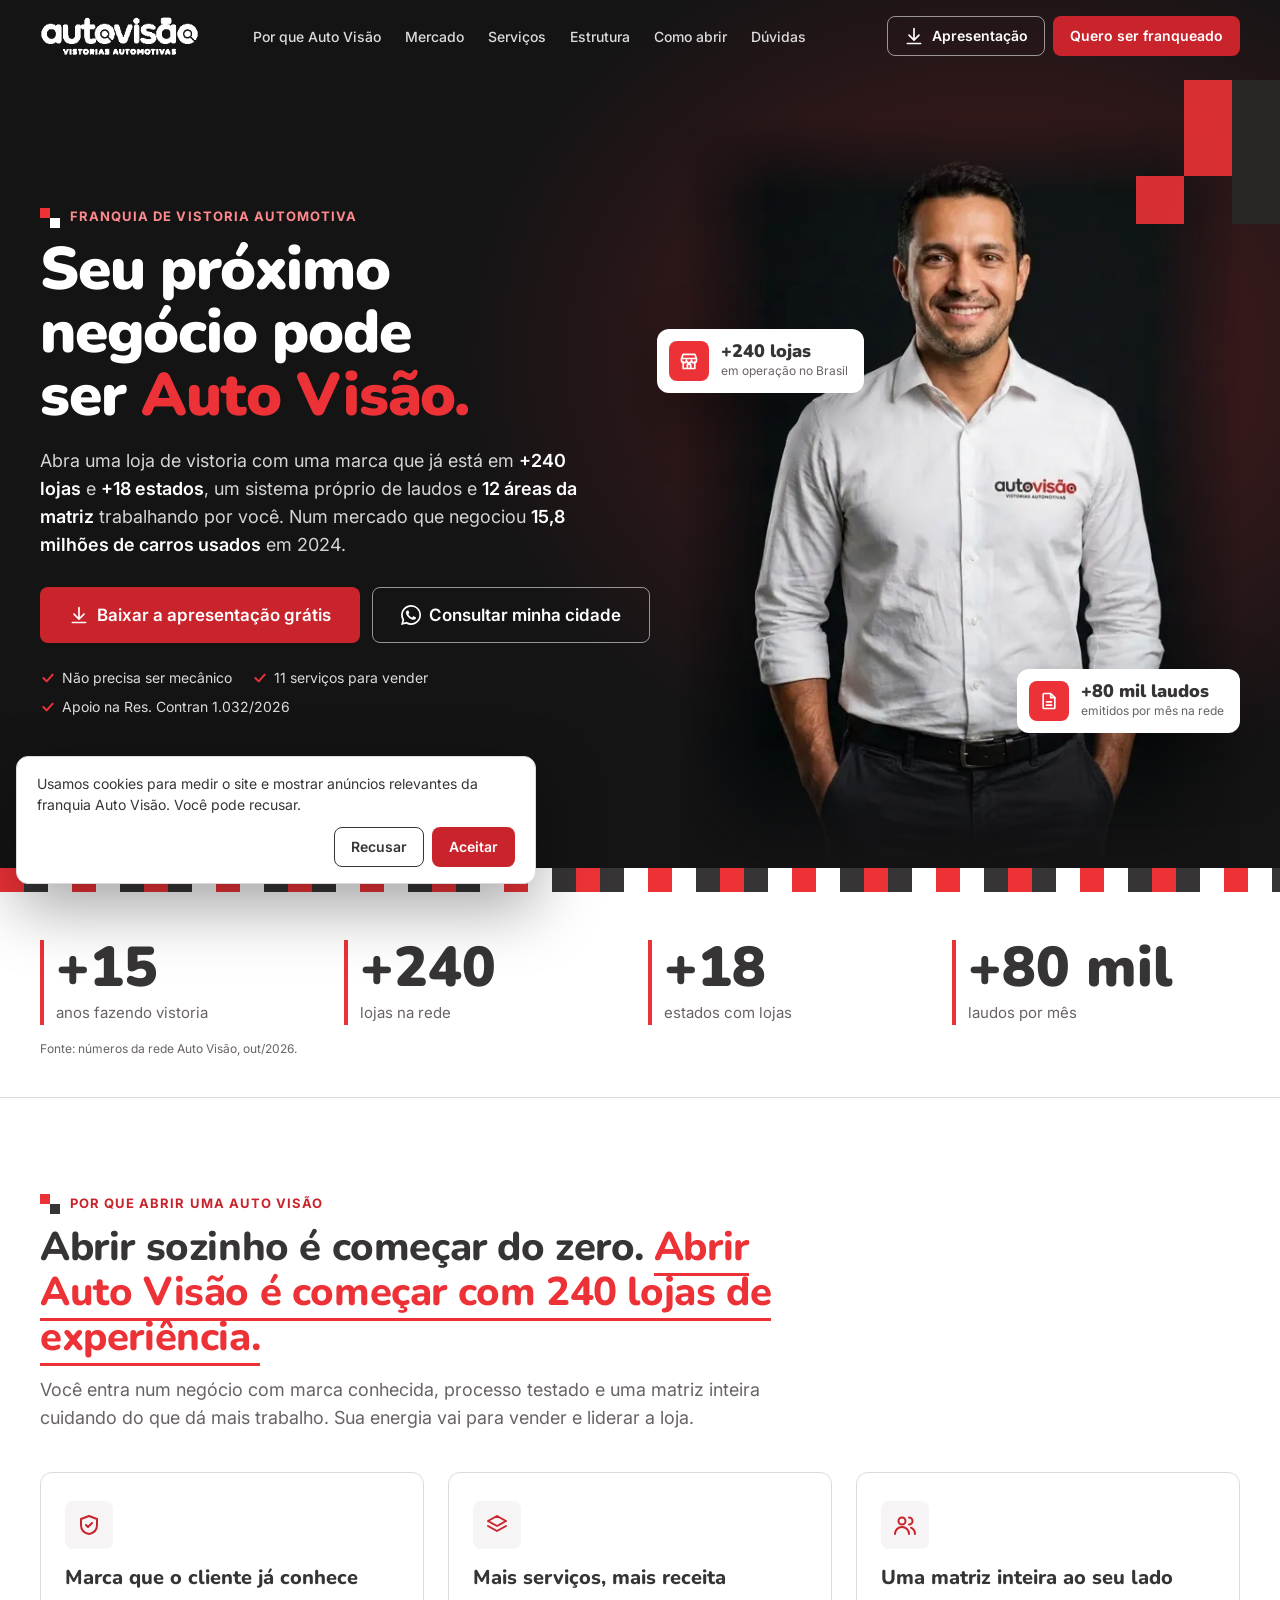
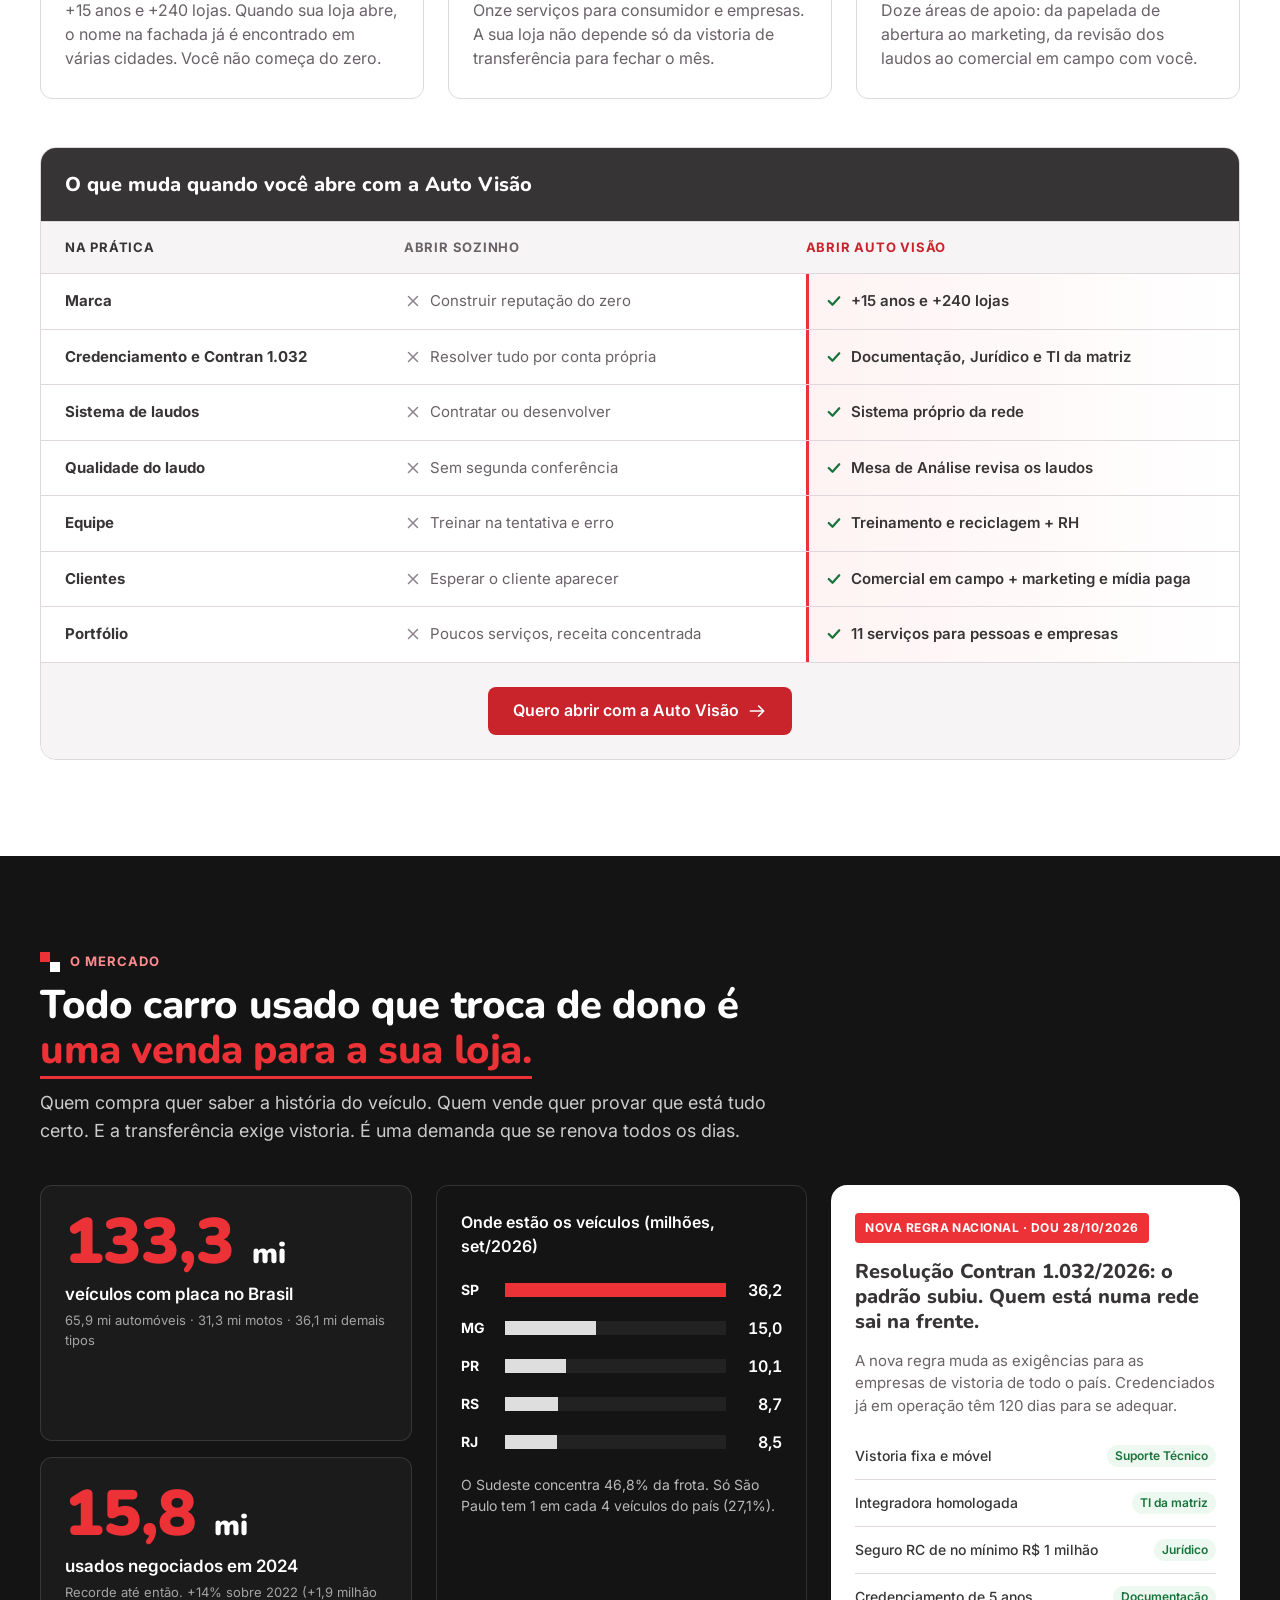
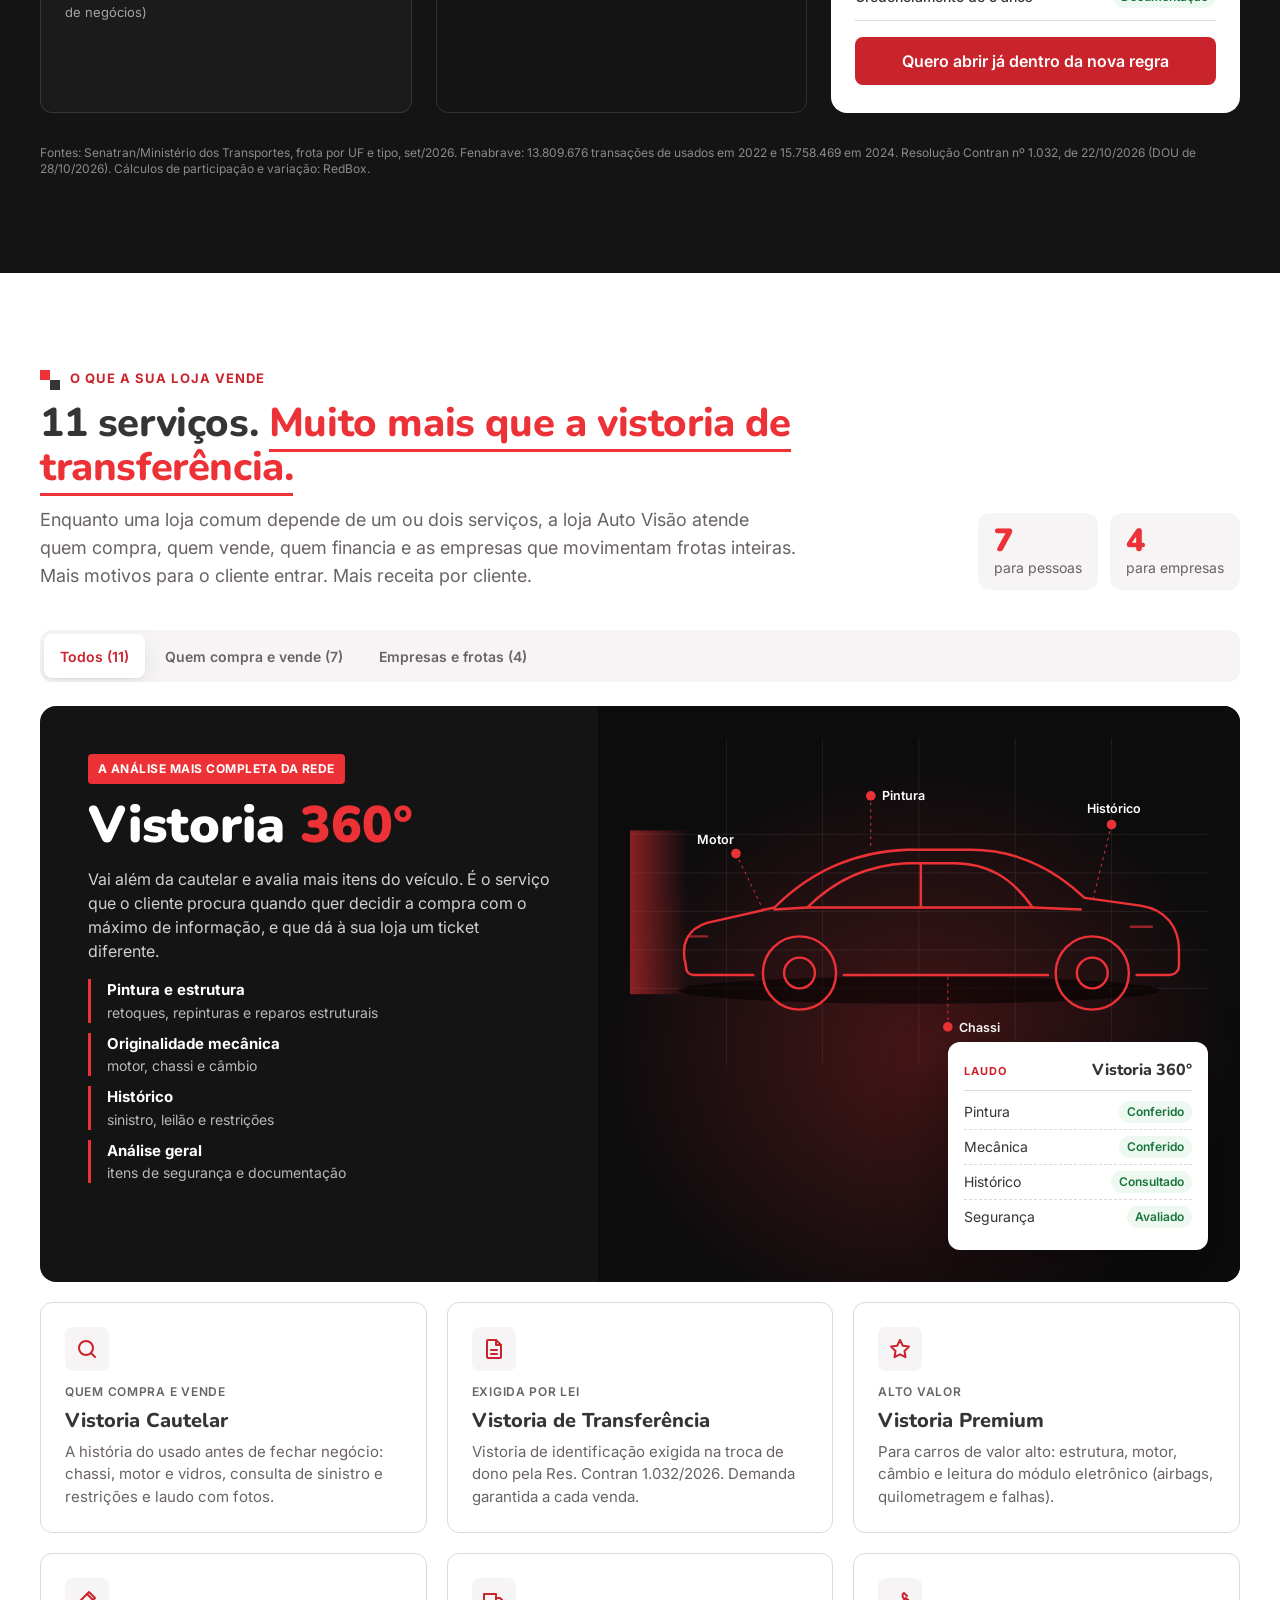
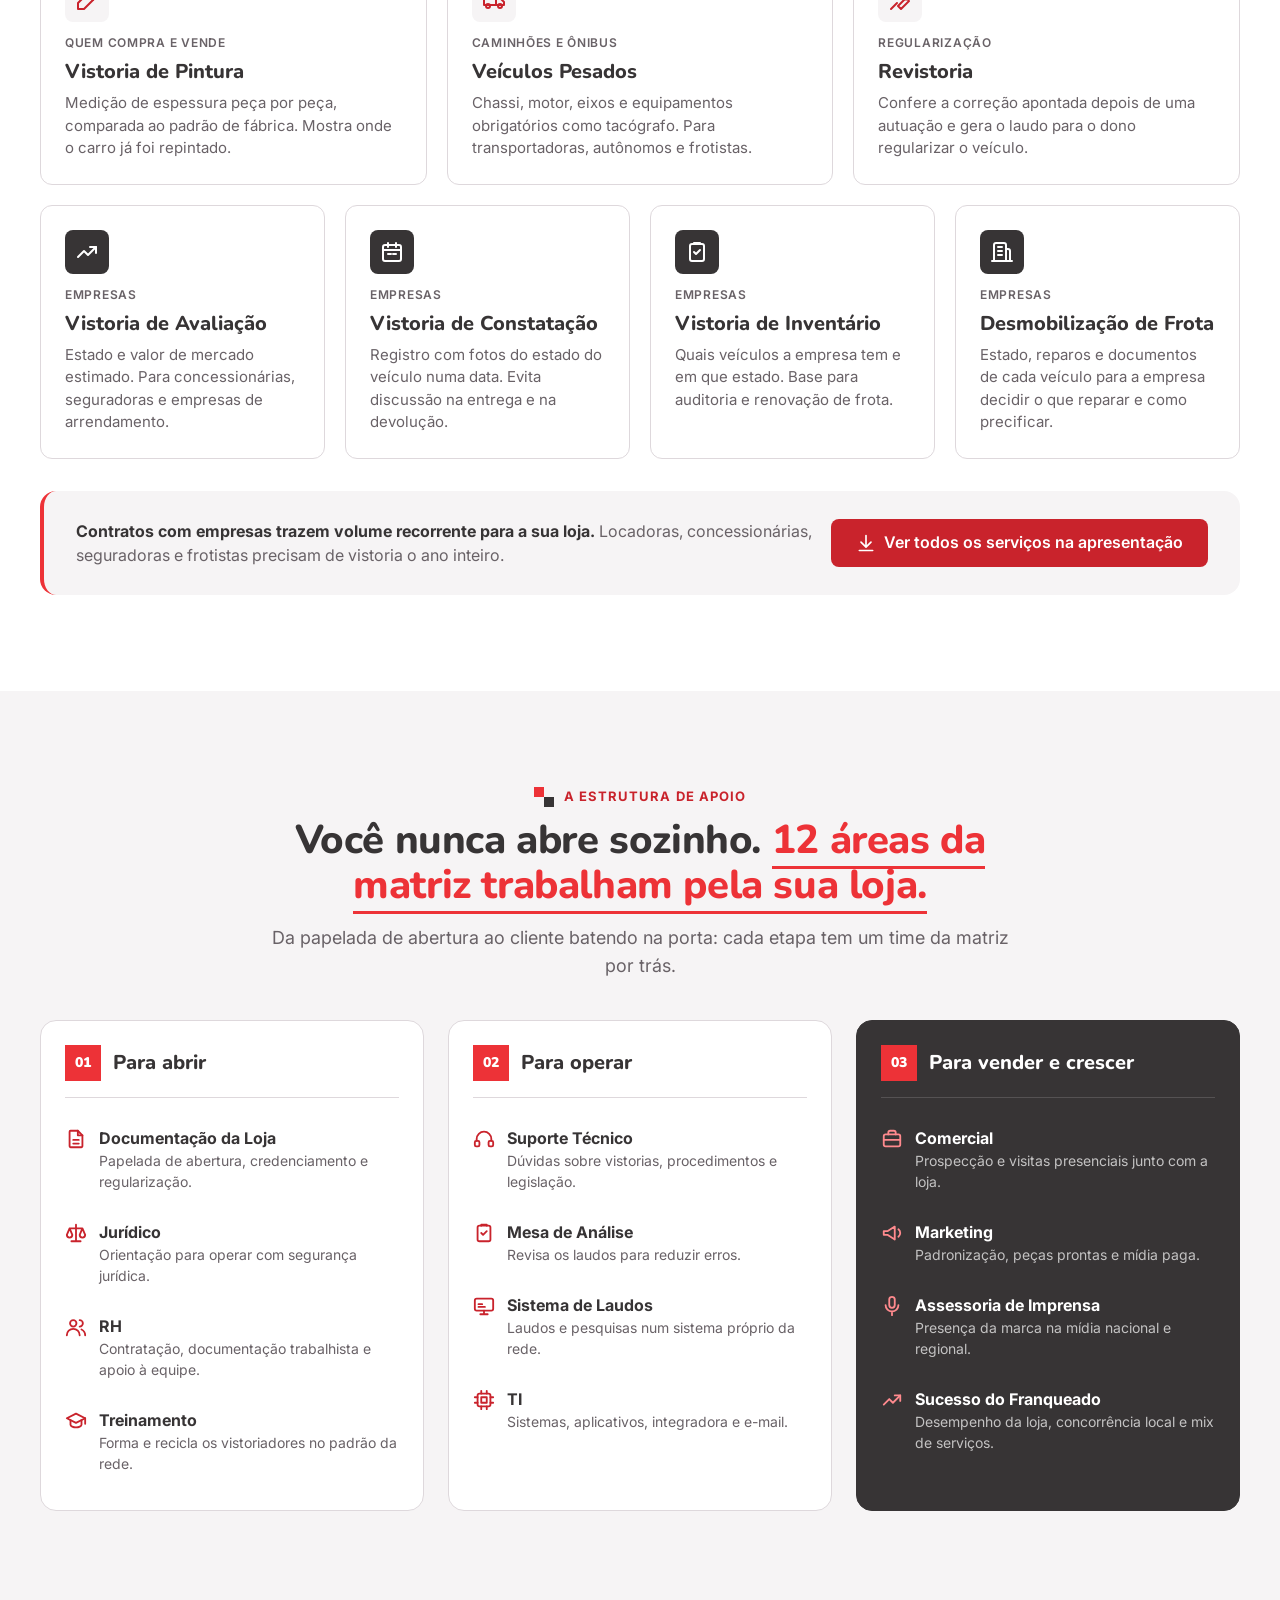
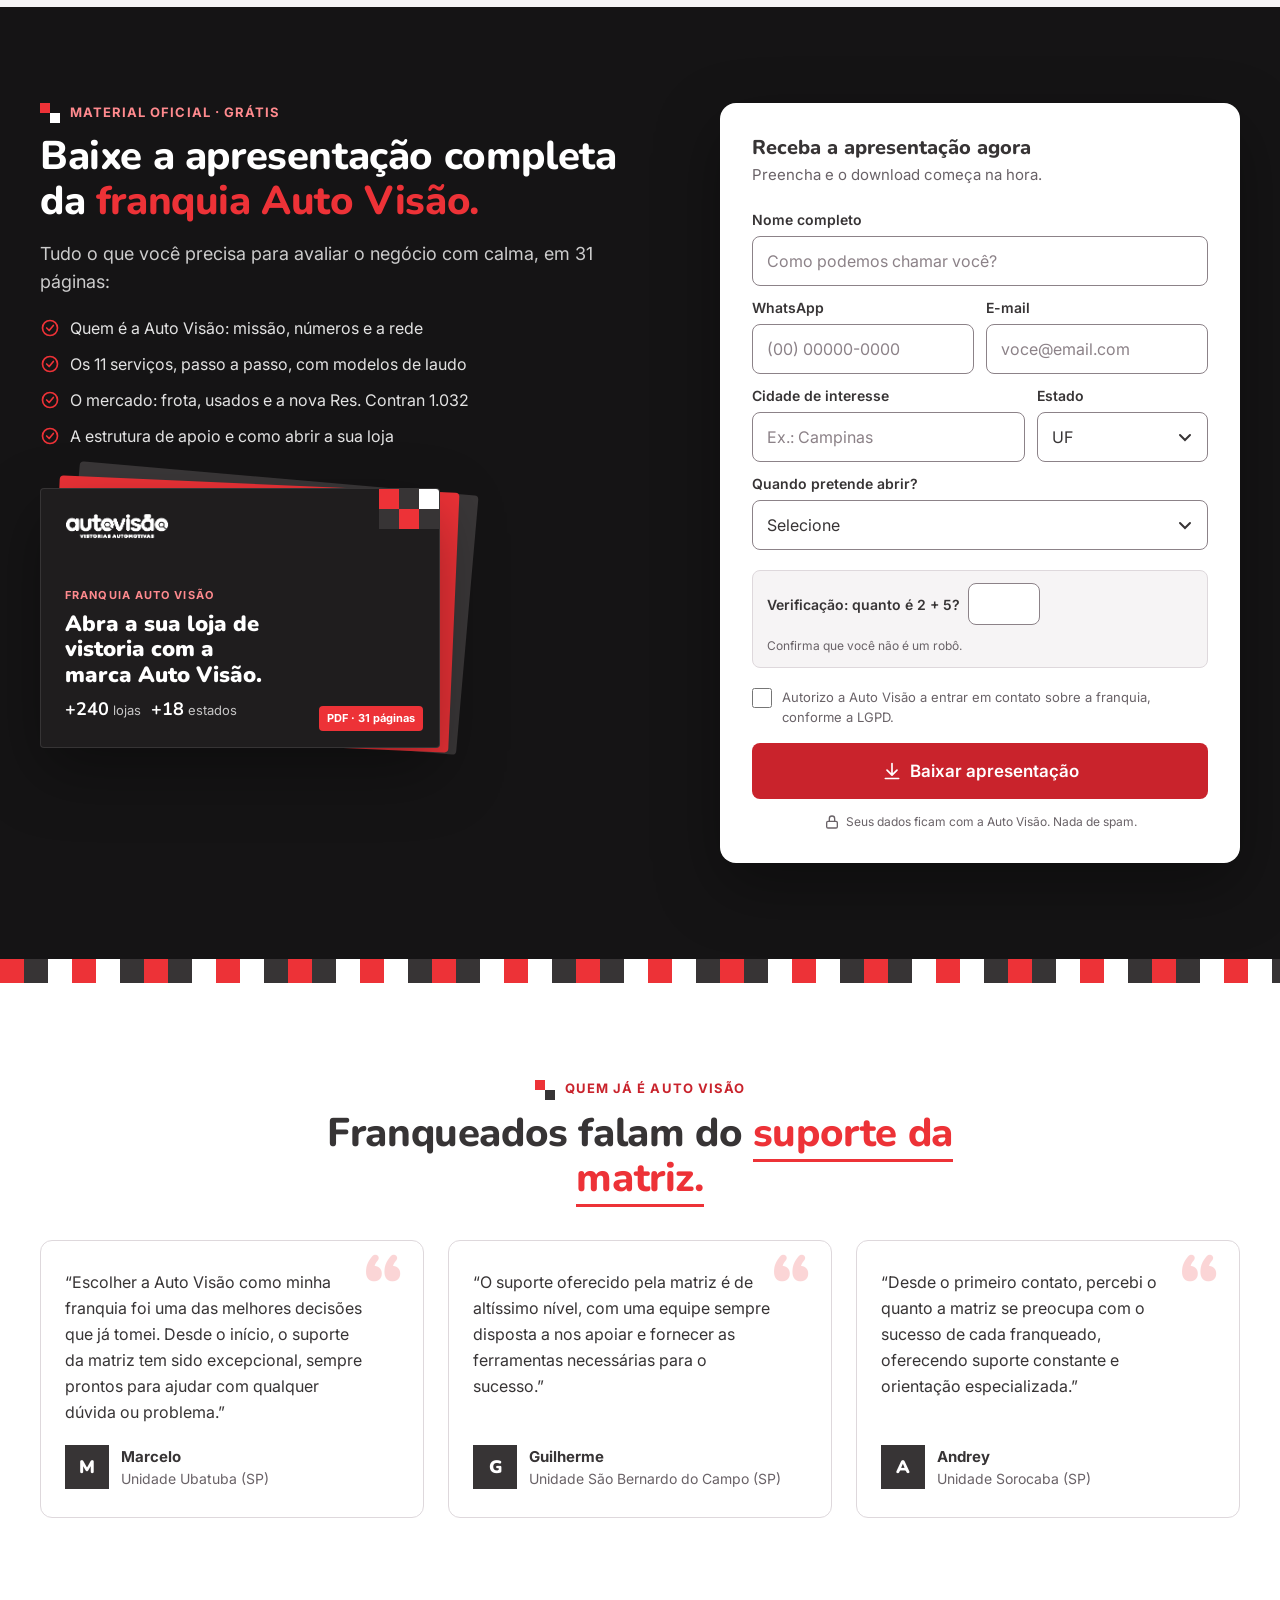
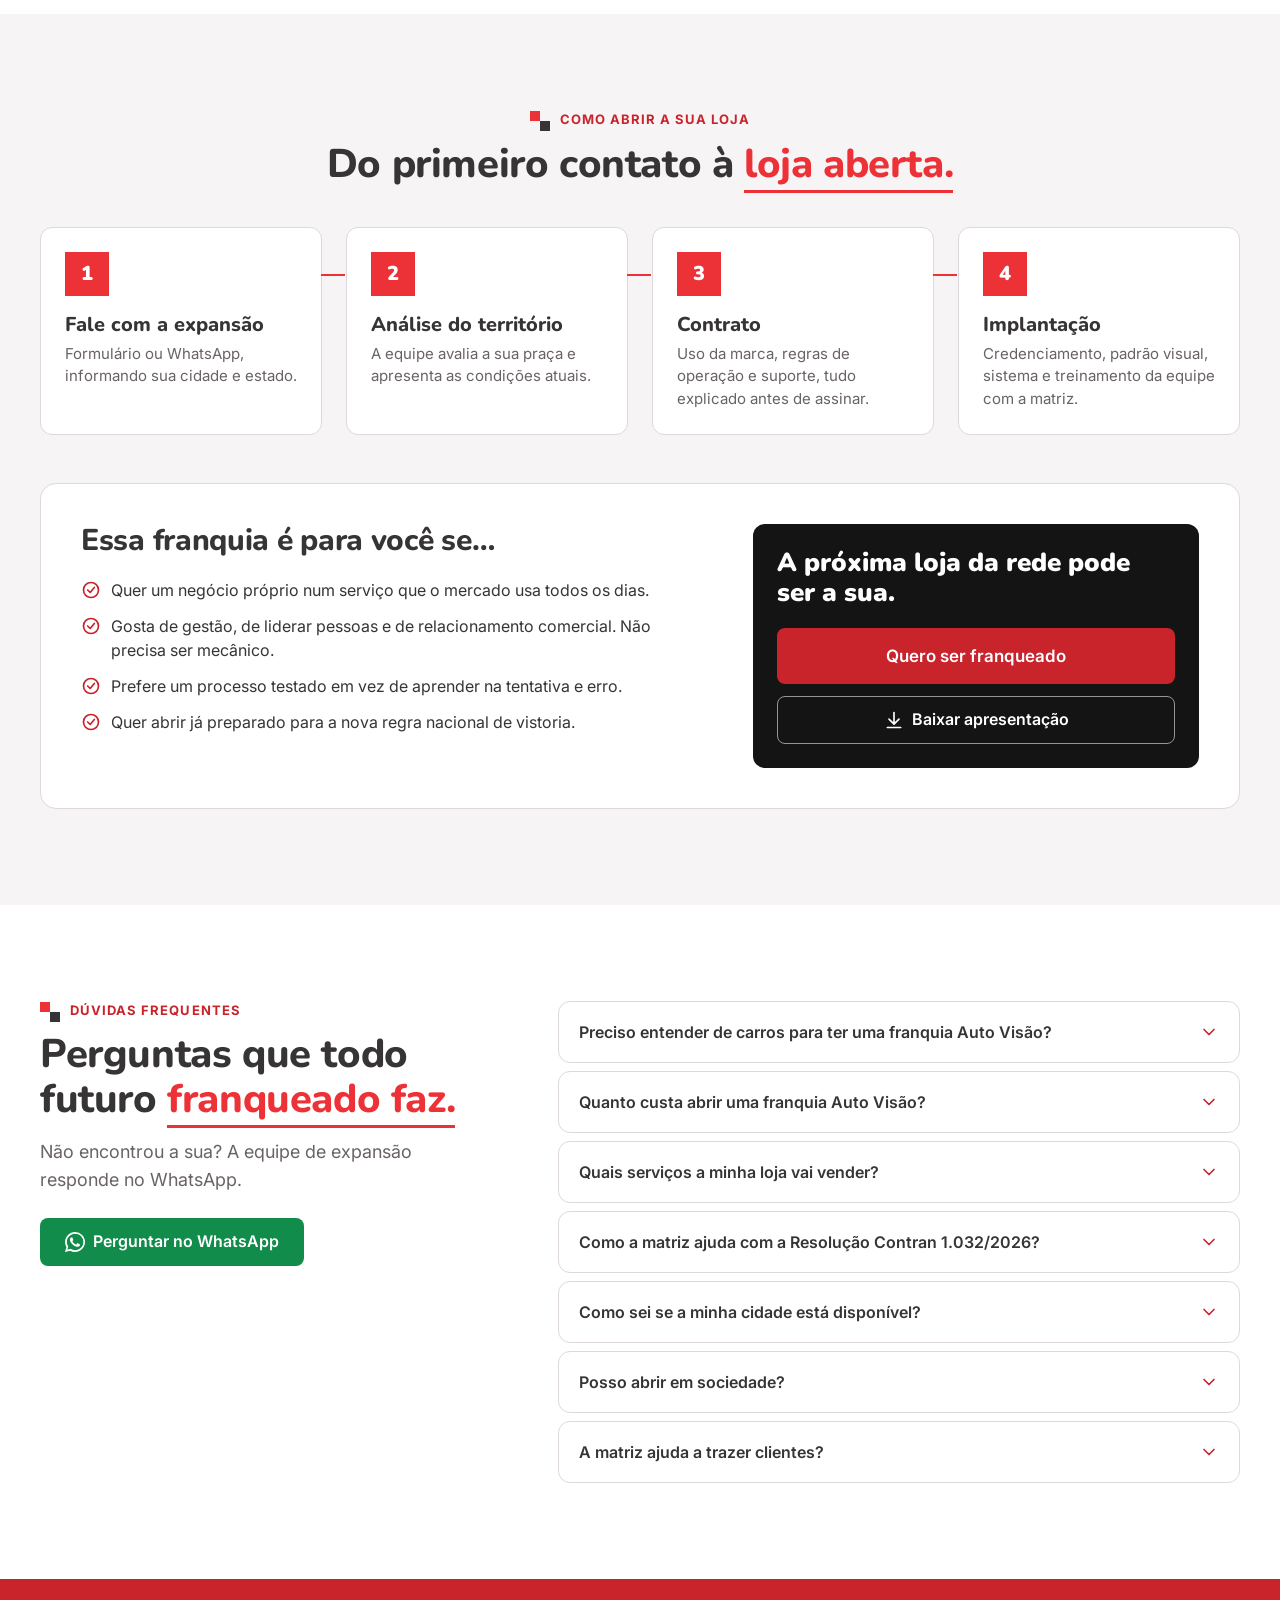
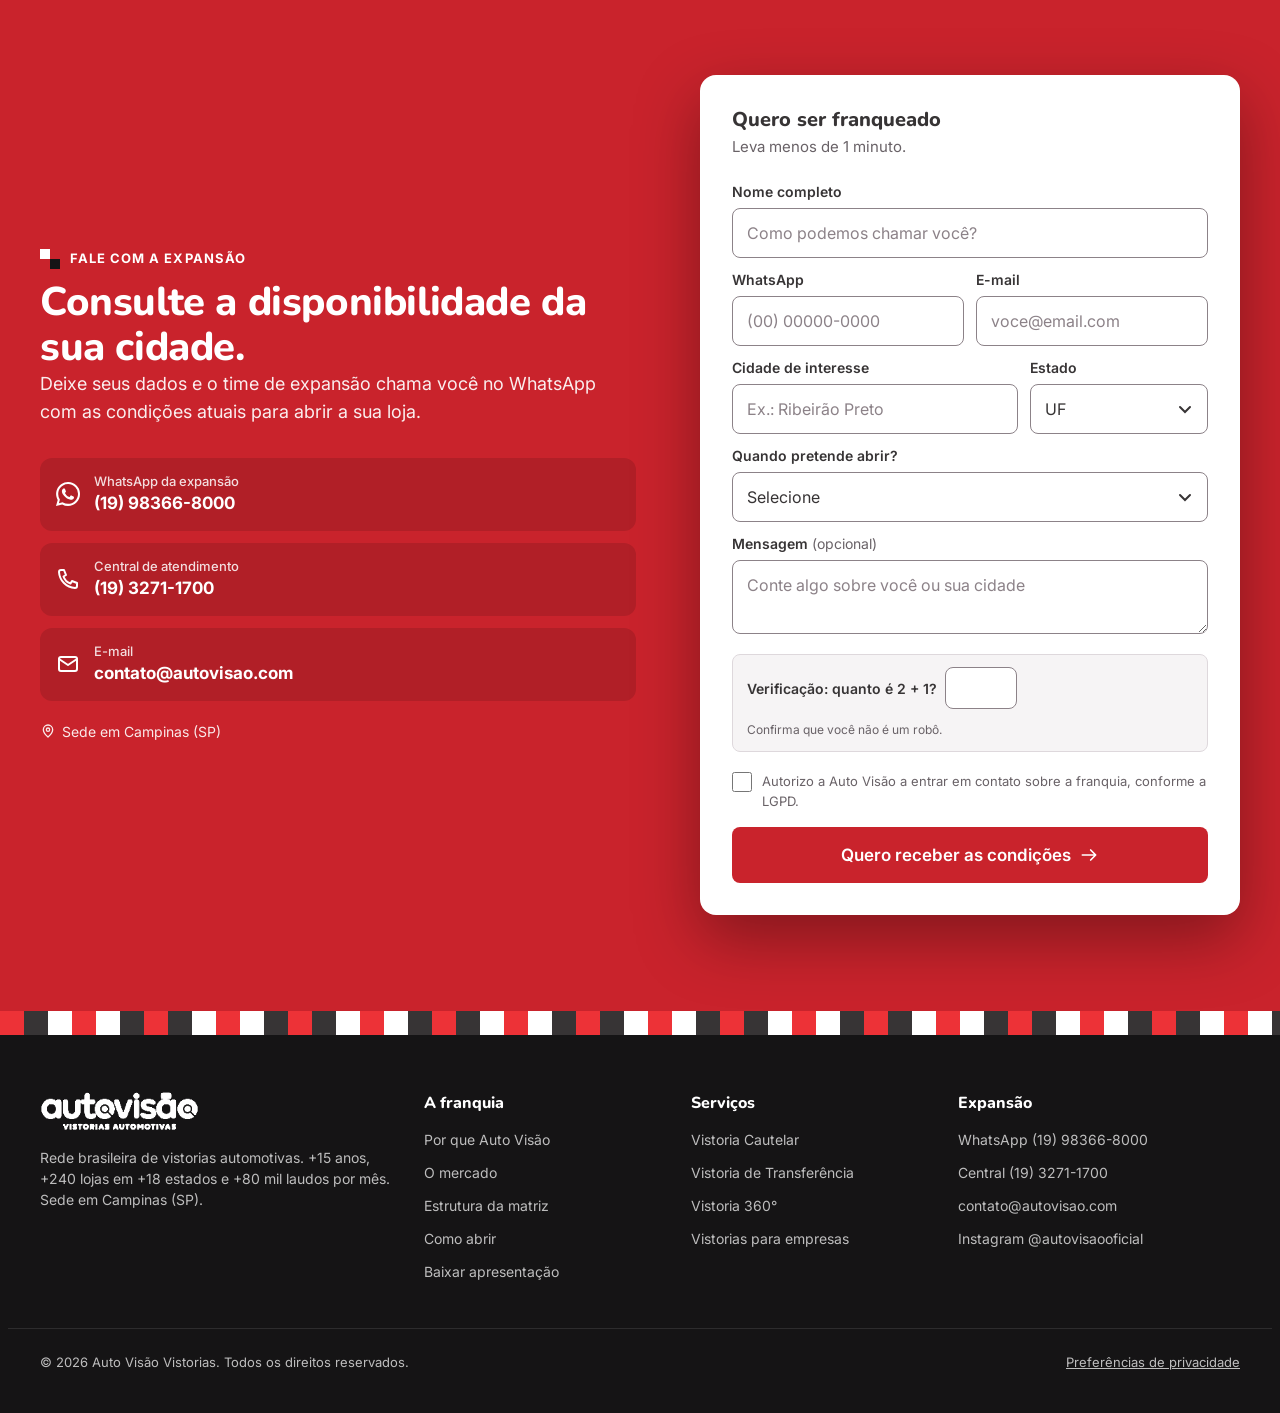
==== commit 15505b48: "feat: favicon do símbolo oficial e novo banner de prévia de link - Favicon gerado do vetor oficial d" ====
--- a/index.html
+++ b/index.html
@@ -11,7 +11,9 @@
   <link rel="canonical" href="https://sejaumfranqueado.autovisao.com/">
   <link rel="alternate" type="text/plain" title="LLMs.txt" href="https://sejaumfranqueado.autovisao.com/llms.txt">
 
+  <link rel="icon" href="favicon.ico" sizes="48x48">
   <link rel="icon" type="image/svg+xml" href="assets/img/favicon.svg">
+  <link rel="icon" type="image/png" sizes="32x32" href="assets/img/favicon-32.png">
   <link rel="apple-touch-icon" sizes="180x180" href="assets/img/apple-touch-icon.png">
   <link rel="manifest" href="site.webmanifest">
 
@@ -21,15 +23,19 @@
   <meta property="og:site_name" content="Auto Visão Vistorias">
   <meta property="og:title" content="Seu próximo negócio pode ser Auto Visão | Franquia de Vistoria Automotiva">
   <meta property="og:description" content="+240 lojas, +18 estados, +80 mil laudos por mês e uma matriz com 12 áreas trabalhando pela sua loja. Baixe a apresentação da franquia.">
-  <meta property="og:url" content="https://sejaumfranqueado.autovisao.com/">
-  <meta property="og:image" content="https://sejaumfranqueado.autovisao.com/assets/img/og-preview.png">
+  <!-- Ao migrar para o domínio final, troque o endereço abaixo em og:url, og:image e twitter:image -->
+  <meta property="og:url" content="https://otaviobmarques.github.io/nova-lp-autovisao-franquias-claude/">
+  <meta property="og:image" content="https://otaviobmarques.github.io/nova-lp-autovisao-franquias-claude/assets/img/og-preview.jpg">
+  <meta property="og:image:secure_url" content="https://otaviobmarques.github.io/nova-lp-autovisao-franquias-claude/assets/img/og-preview.jpg">
+  <meta property="og:image:type" content="image/jpeg">
   <meta property="og:image:width" content="1200">
   <meta property="og:image:height" content="630">
-  <meta property="og:image:alt" content="Franquia Auto Visão: +240 lojas, +18 estados, +80 mil laudos por mês">
+  <meta property="og:image:alt" content="Seu próximo negócio pode ser Auto Visão. Franquia de vistoria automotiva: +15 anos, +240 lojas, +18 estados, +80 mil laudos por mês.">
   <meta name="twitter:card" content="summary_large_image">
   <meta name="twitter:title" content="Seu próximo negócio pode ser Auto Visão">
   <meta name="twitter:description" content="Franquia de vistoria automotiva com +240 lojas e suporte de 12 áreas da matriz.">
-  <meta name="twitter:image" content="https://sejaumfranqueado.autovisao.com/assets/img/og-preview.png">
+  <meta name="twitter:image" content="https://otaviobmarques.github.io/nova-lp-autovisao-franquias-claude/assets/img/og-preview.jpg">
+  <meta name="twitter:image:alt" content="Franquia Auto Visão: +240 lojas, +18 estados, +80 mil laudos por mês">
 
   <!-- Performance -->
   <link rel="preconnect" href="https://fonts.googleapis.com">
@@ -56,6 +62,7 @@
         "alternateName": ["Auto Visão", "Auto Visão Vistorias Automotivas", "Rede Auto Visão", "Auto Visão Franquias"],
         "url": "https://sejaumfranqueado.autovisao.com/",
         "logo": "https://sejaumfranqueado.autovisao.com/assets/img/logo-autovisao.png",
+        "image": "https://sejaumfranqueado.autovisao.com/assets/img/simbolo-autovisao.svg",
         "description": "Rede brasileira de vistorias automotivas com mais de 15 anos, mais de 240 lojas em mais de 18 estados e mais de 80 mil laudos por mês. Sede em Campinas (SP).",
         "foundingLocation": "Campinas, SP, Brasil",
         "address": { "@type": "PostalAddress", "addressLocality": "Campinas", "addressRegion": "SP", "addressCountry": "BR" },
@@ -98,7 +105,7 @@
         "name": "Franquia de Vistoria Automotiva | Seja um Franqueado Auto Visão",
         "isPartOf": { "@id": "https://sejaumfranqueado.autovisao.com/#website" },
         "about": { "@id": "https://sejaumfranqueado.autovisao.com/#organization" },
-        "primaryImageOfPage": "https://sejaumfranqueado.autovisao.com/assets/img/og-preview.png",
+        "primaryImageOfPage": "https://sejaumfranqueado.autovisao.com/assets/img/og-preview.jpg",
         "inLanguage": "pt-BR",
         "dateModified": "2026-11-20",
         "description": "Como abrir uma franquia de vistoria automotiva Auto Visão: números da rede, mercado de usados, Resolução Contran 1.032/2026, 11 serviços, 12 áreas de suporte e etapas para abrir a loja."
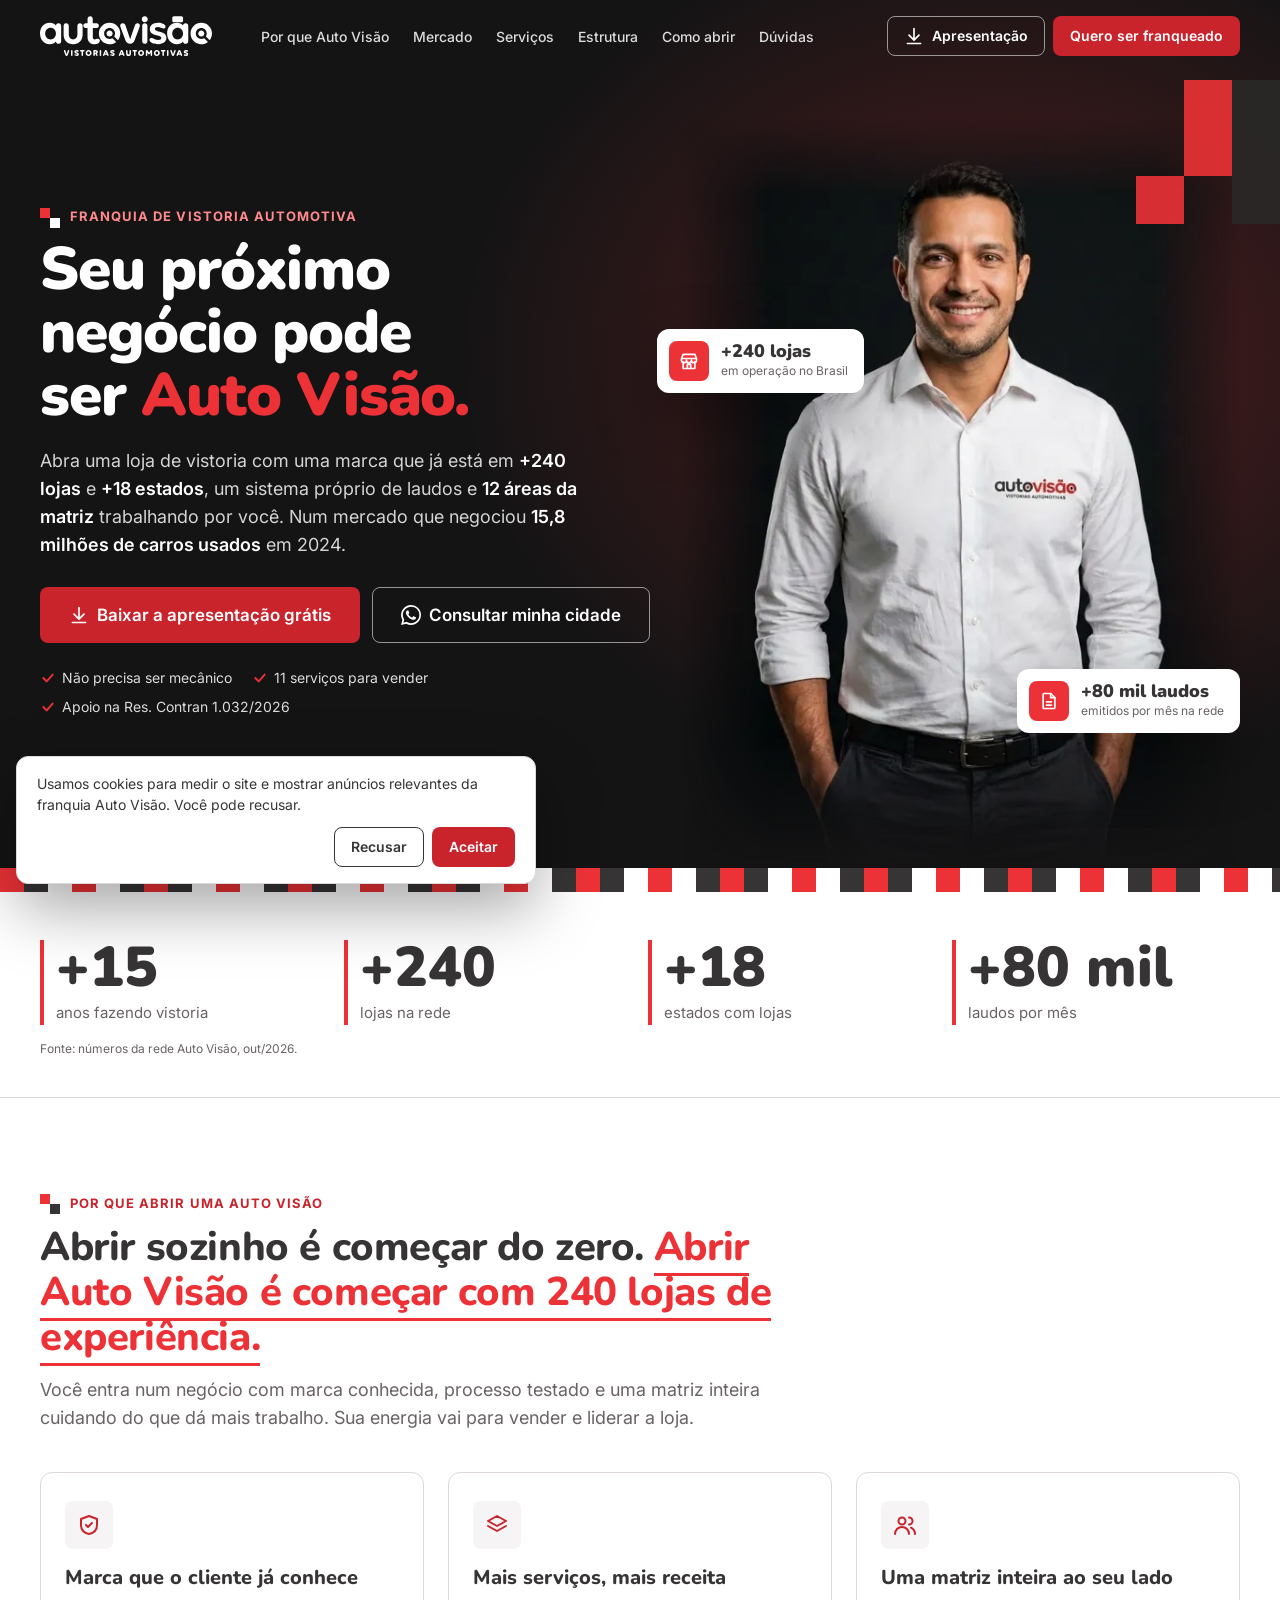
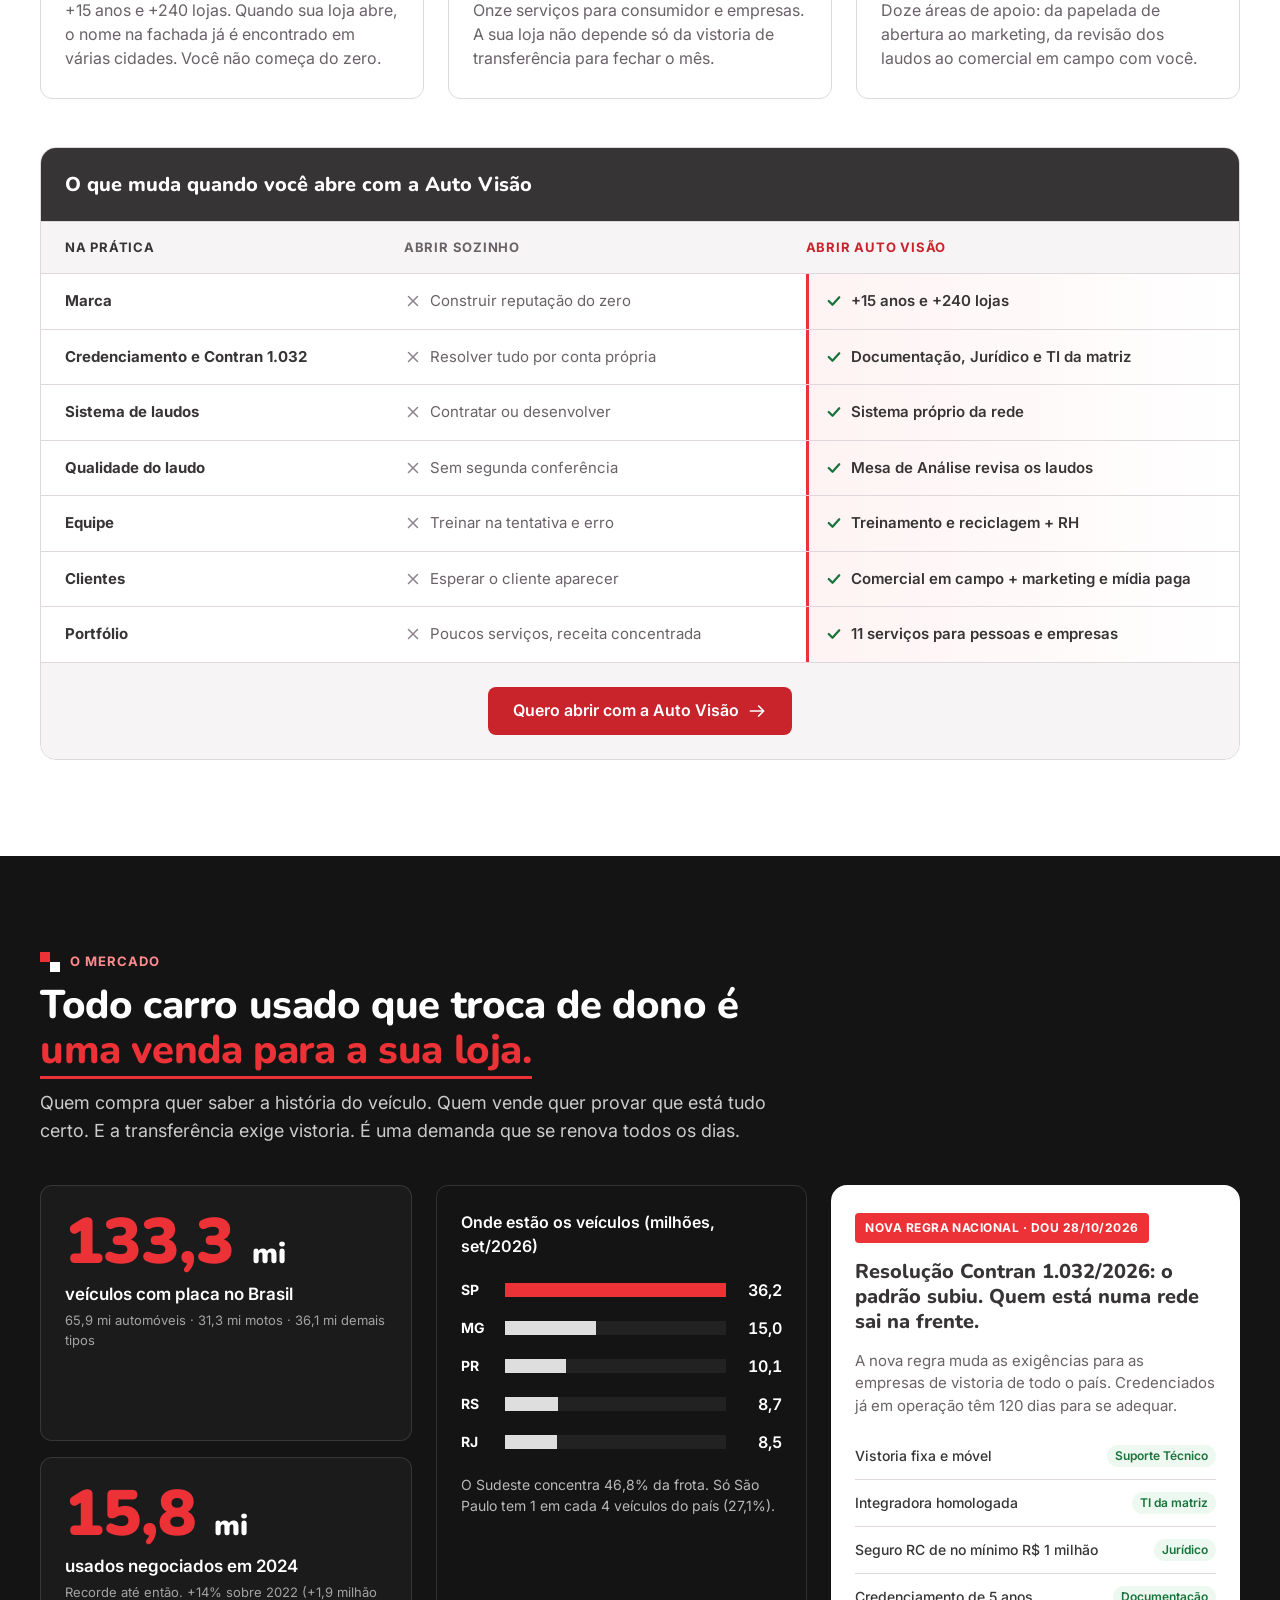
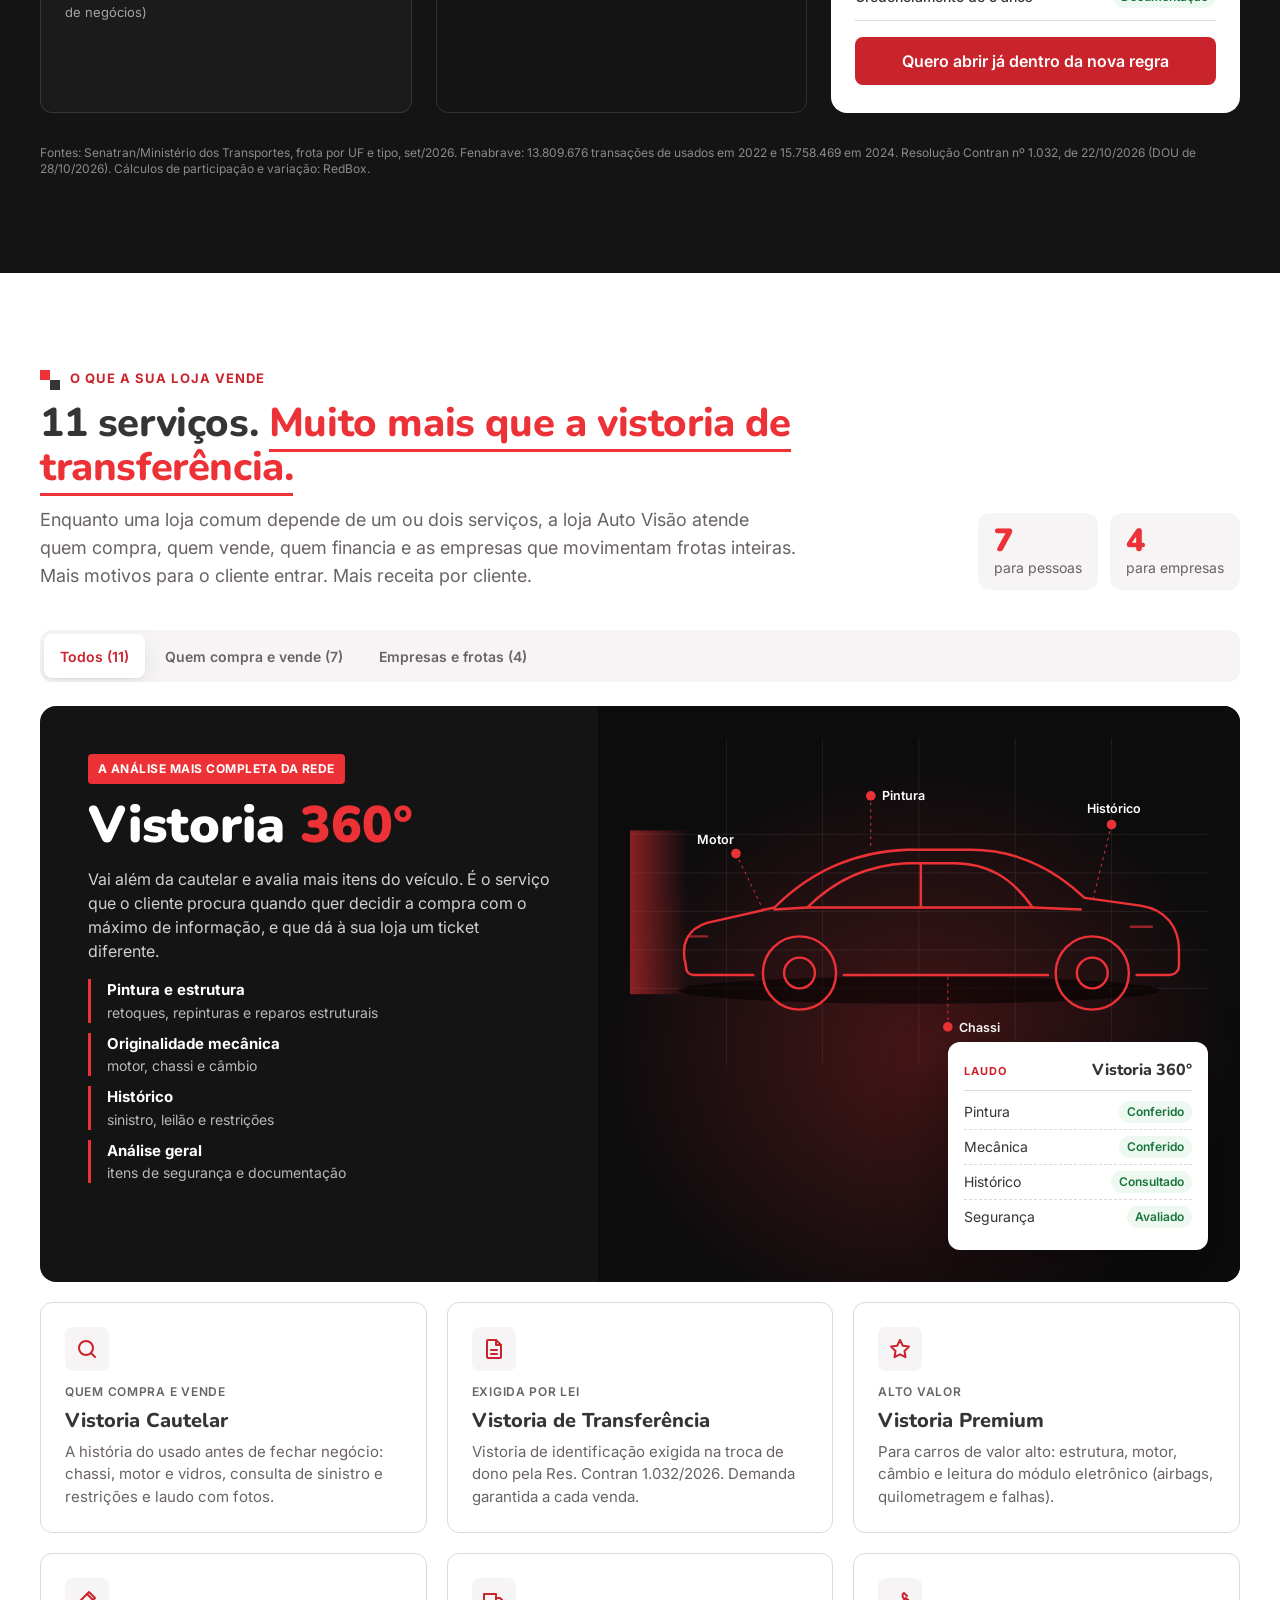
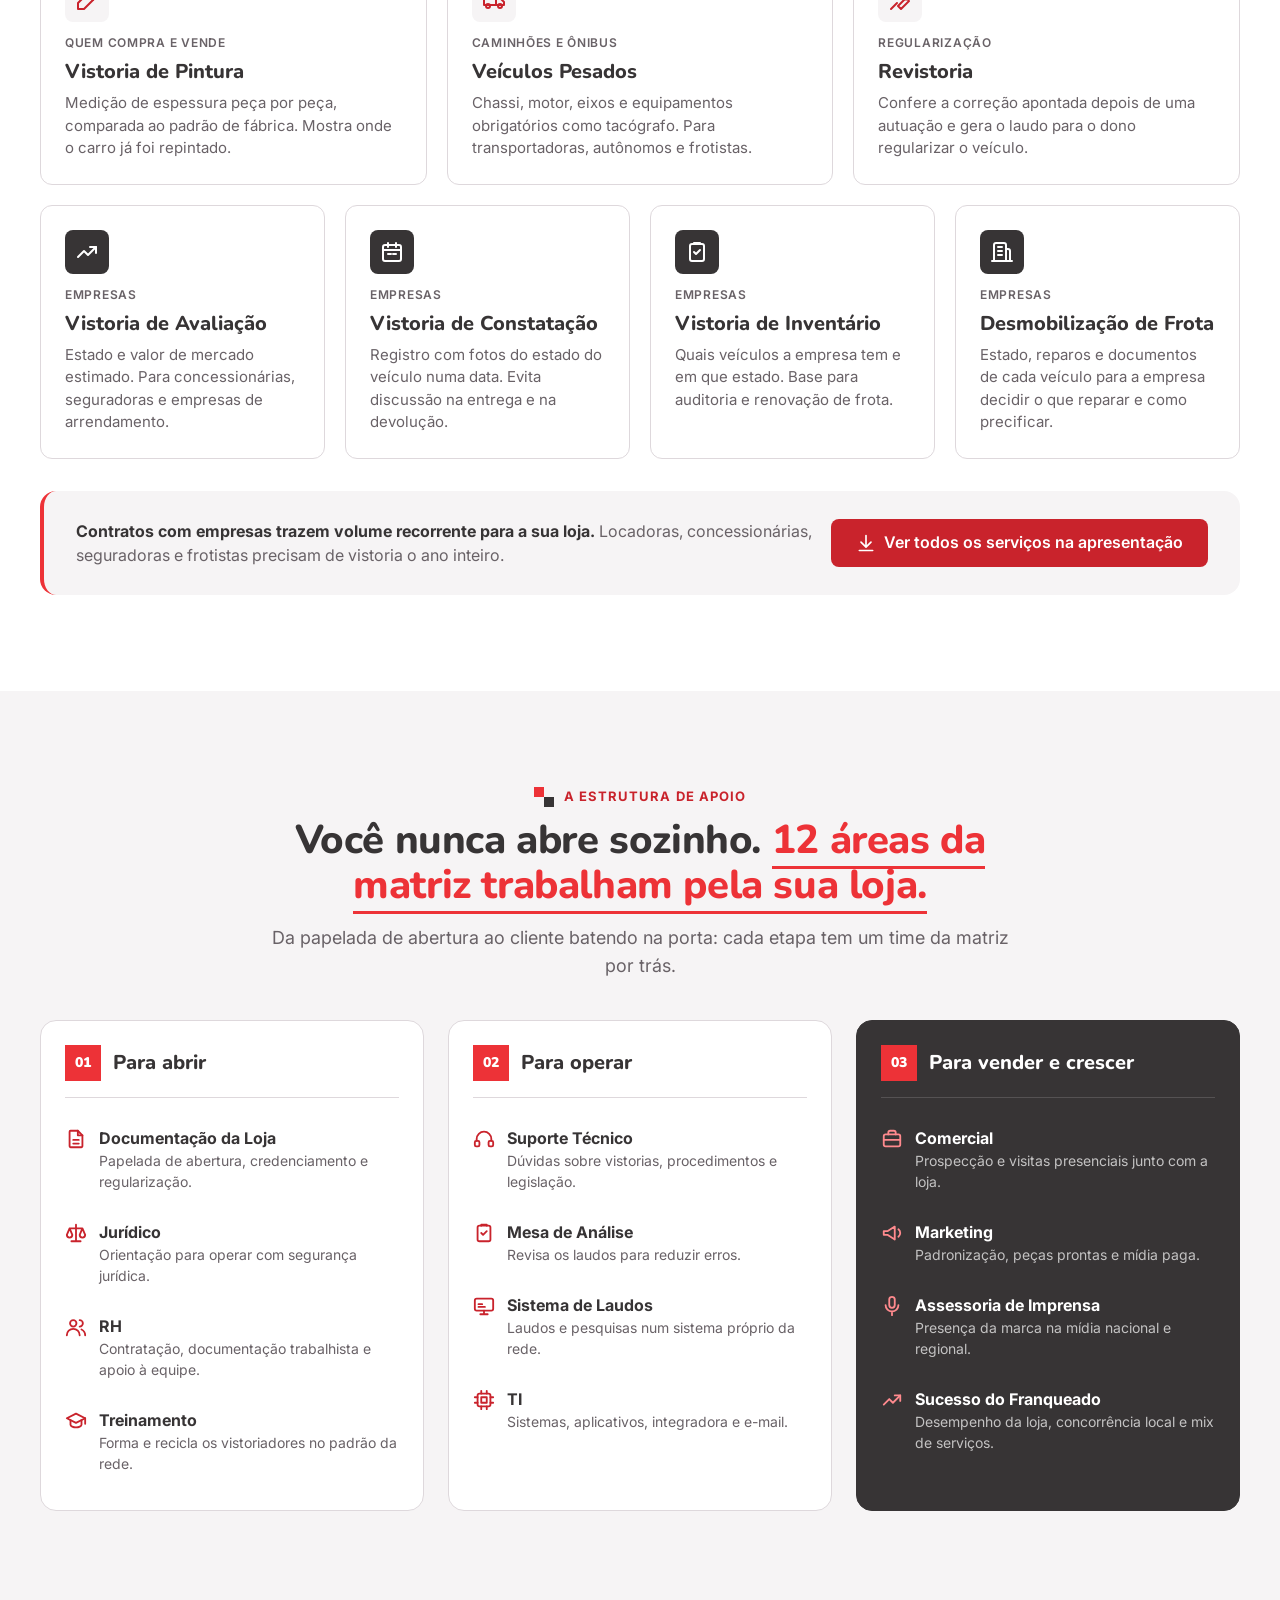
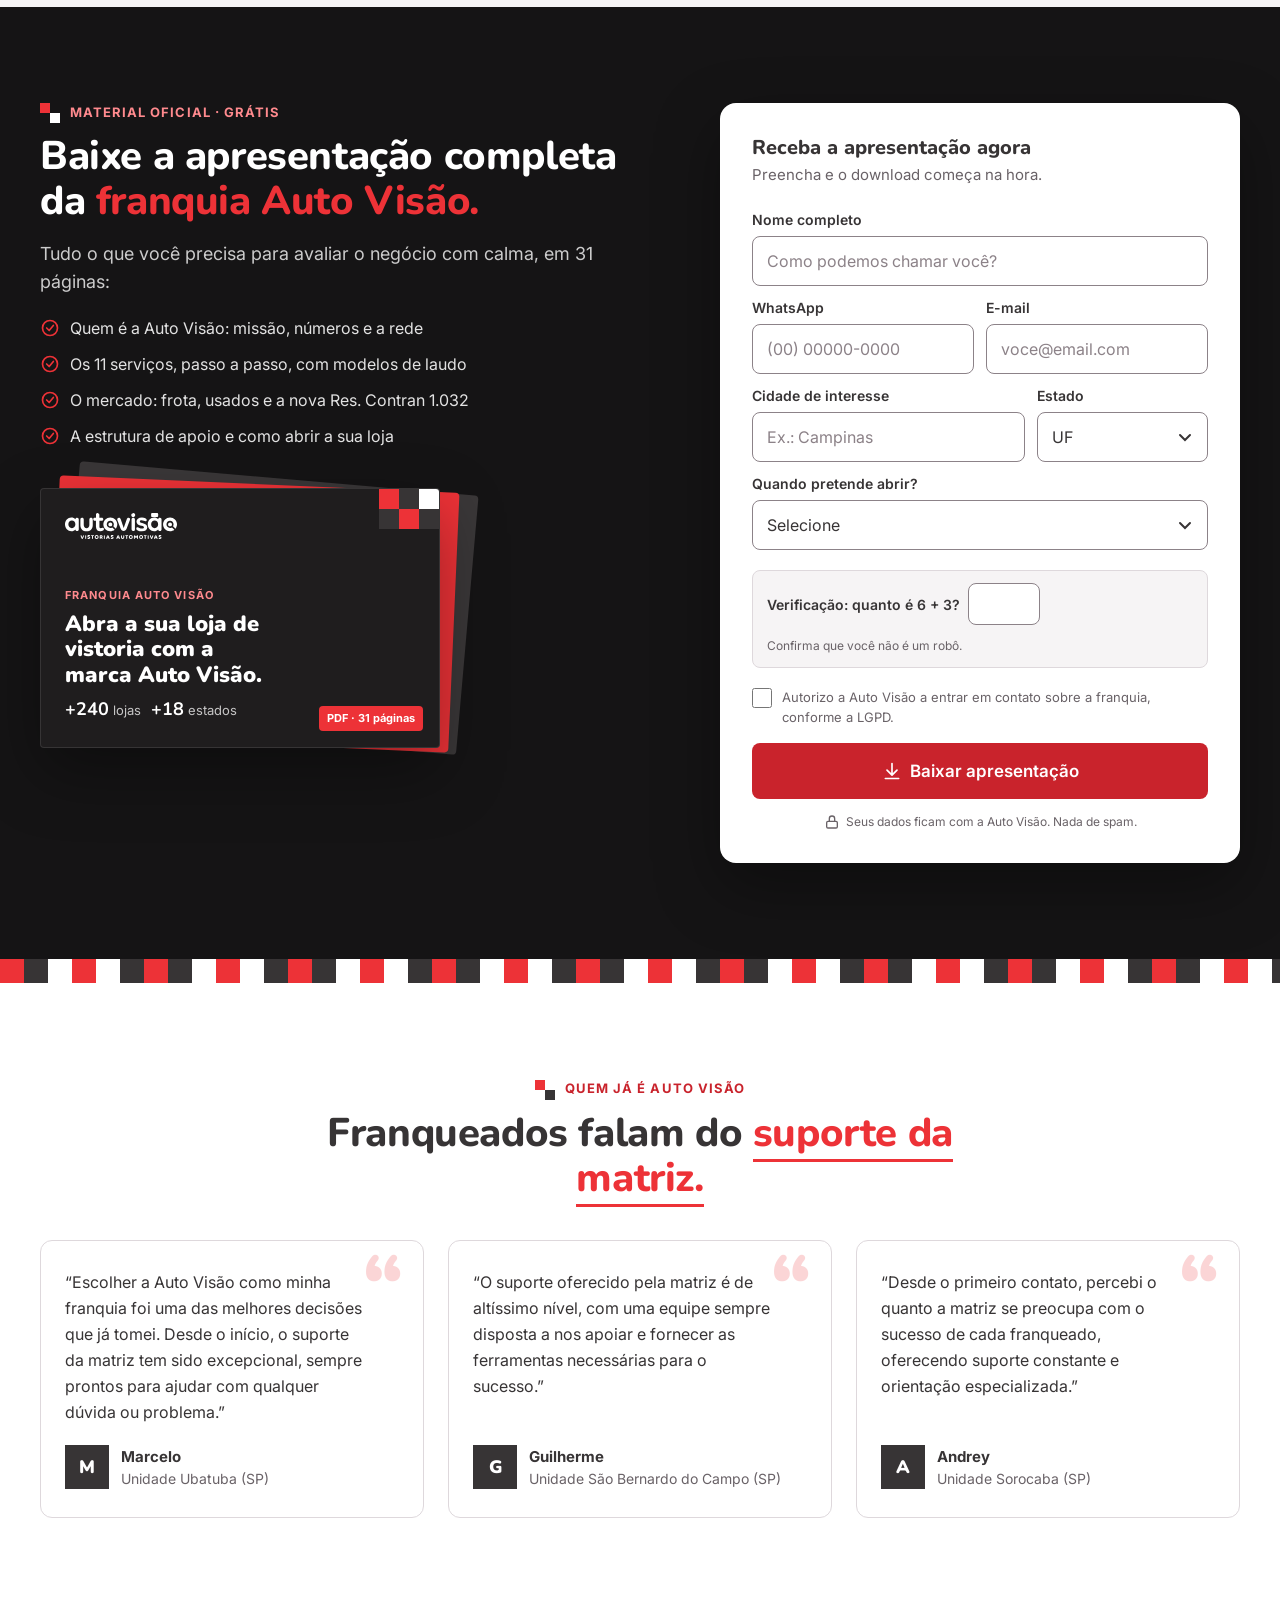
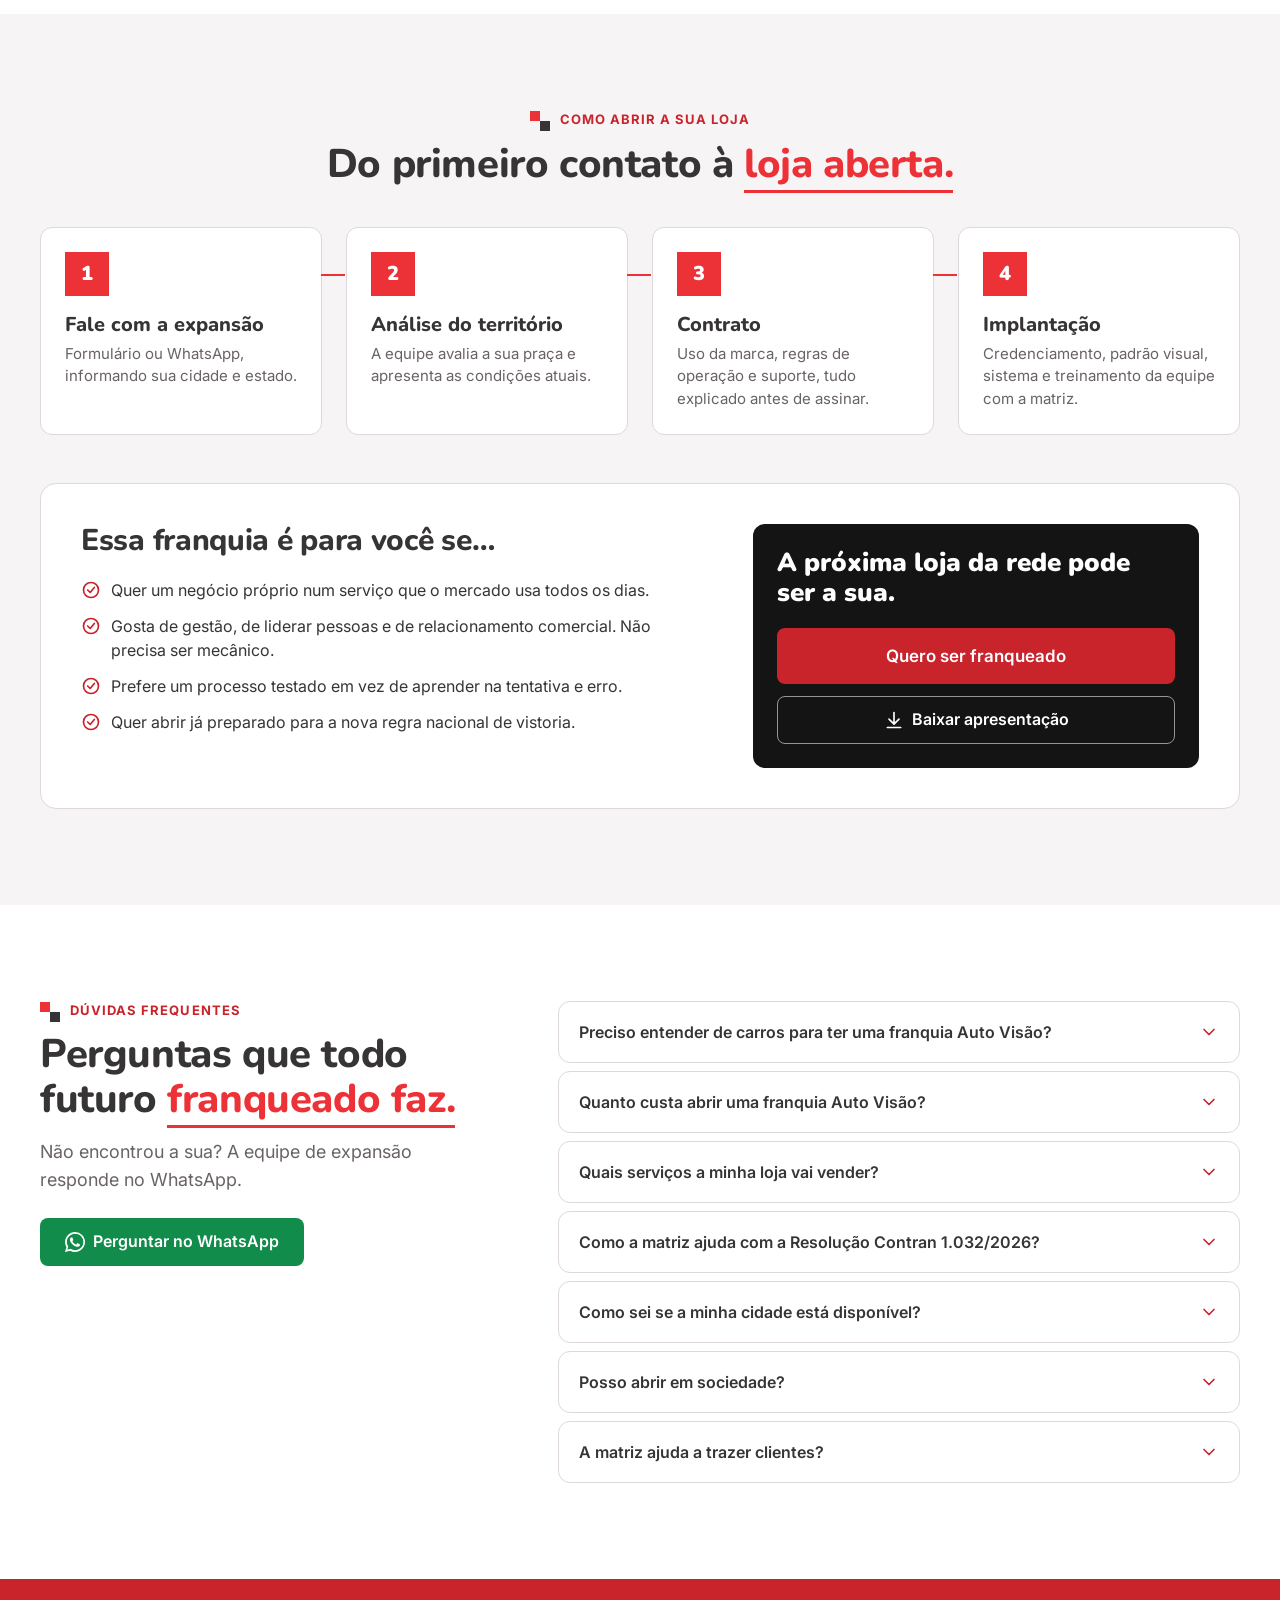
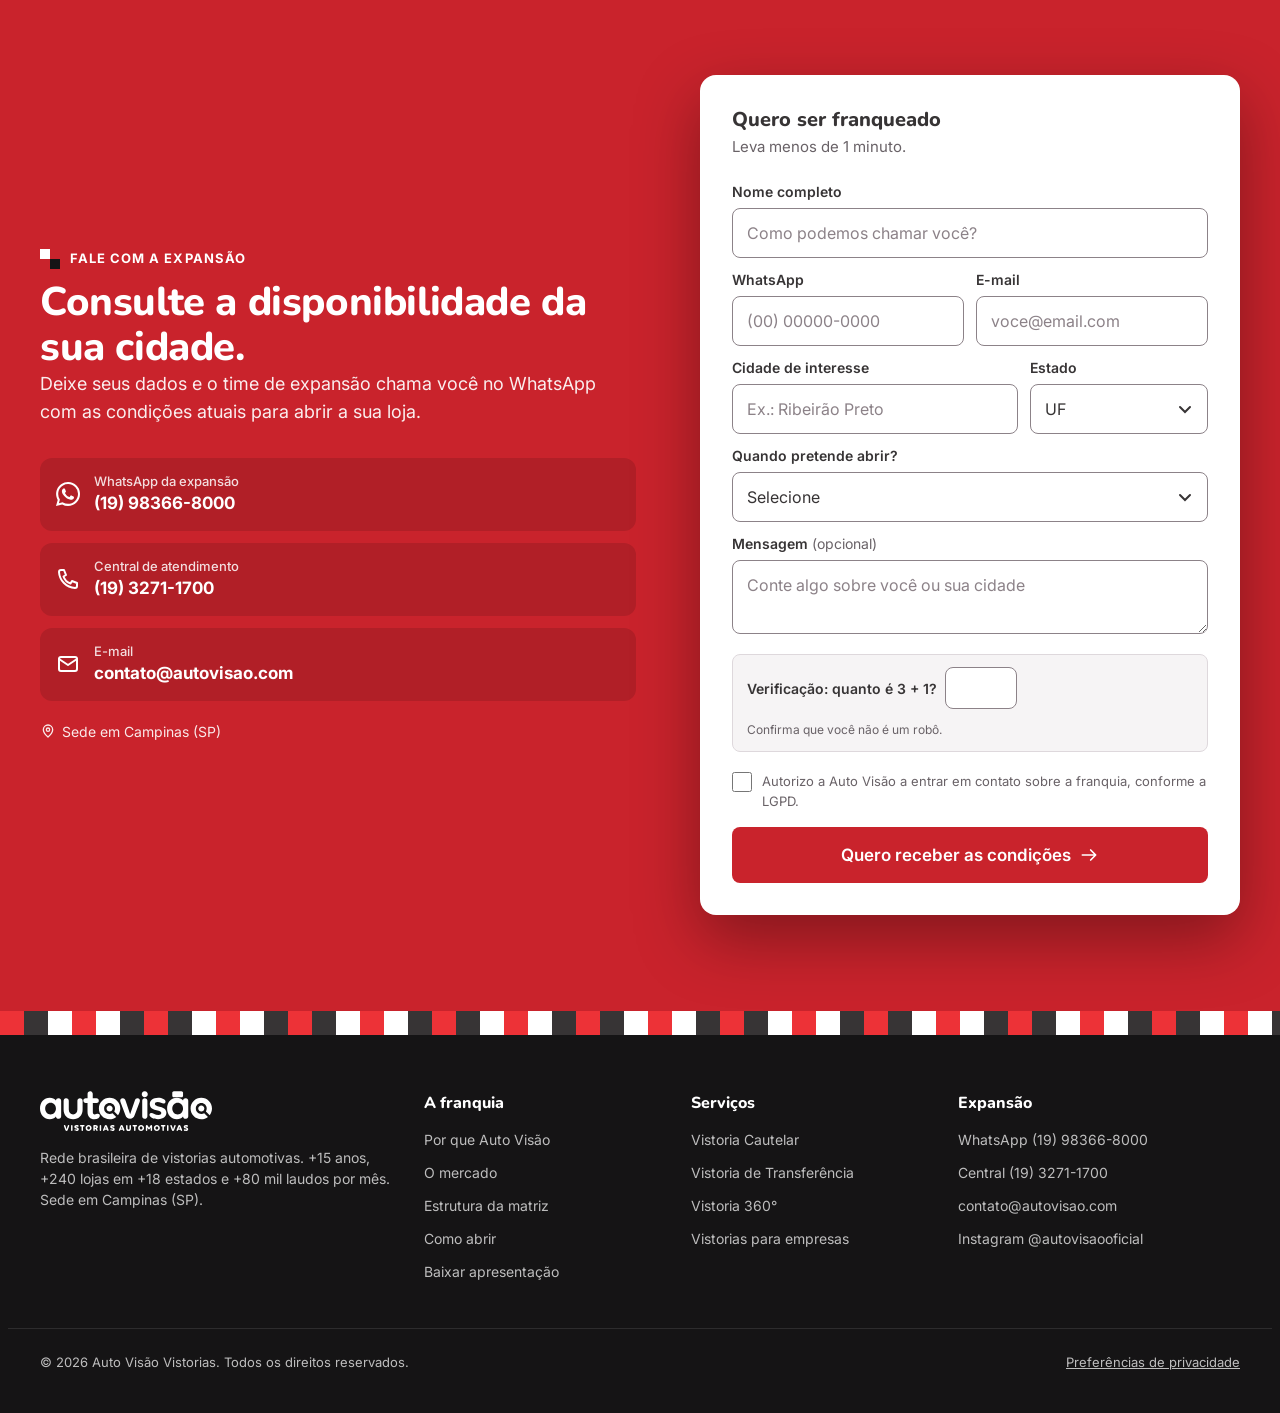
==== commit a419c59f: "fix: logotipo em vetor com fundo transparente (nítido em qualquer tela) O logo era um PNG de 227x57 " ====
--- a/index.html
+++ b/index.html
@@ -178,8 +178,7 @@
   <header class="header" id="topo">
     <div class="container header__inner">
       <a class="header__logo" href="#inicio" aria-label="Auto Visão Vistorias, voltar ao início">
-        <img class="logo-dark" src="assets/img/logo-autovisao-branco.png" alt="Auto Visão Vistorias Automotivas" width="227" height="57">
-        <img class="logo-light" src="assets/img/logo-autovisao.png" alt="" width="227" height="57" aria-hidden="true">
+        <img src="assets/img/logo-autovisao-branco.svg" alt="Auto Visão Vistorias Automotivas" width="172" height="40">
       </a>
       <nav class="nav" aria-label="Navegação principal">
         <a href="#por-que">Por que Auto Visão</a>
@@ -533,7 +532,7 @@
             <div class="deck__page deck__page--2"></div>
             <div class="deck__page deck__page--1">
               <div class="deck__mosaic"><i class="r"></i><i class="g"></i><i></i><i class="g"></i><i class="r"></i><i class="g"></i></div>
-              <img src="assets/img/logo-autovisao-branco.png" alt="" width="113" height="28" loading="lazy">
+              <img src="assets/img/logo-autovisao-branco.svg" alt="" width="112" height="26" loading="lazy">
               <span class="deck__kicker">FRANQUIA AUTO VISÃO</span>
               <strong class="deck__title">Abra a sua loja de vistoria com a marca Auto Visão.</strong>
               <span class="deck__nums"><b>+240</b> lojas <b>+18</b> estados</span>
@@ -774,7 +773,7 @@
     <div class="checker checker--top" aria-hidden="true"></div>
     <div class="container footer__grid">
       <div>
-        <img src="assets/img/logo-autovisao-branco.png" alt="Auto Visão Vistorias Automotivas" width="180" height="45" loading="lazy">
+        <img src="assets/img/logo-autovisao-branco.svg" alt="Auto Visão Vistorias Automotivas" width="172" height="40" loading="lazy">
         <p>Rede brasileira de vistorias automotivas. +15 anos, +240 lojas em +18 estados e +80 mil laudos por mês. Sede em Campinas (SP).</p>
       </div>
       <nav aria-label="Seções">
--- a/assets/css/styles.css
+++ b/assets/css/styles.css
@@ -110,7 +110,6 @@
 .header__inner { height: 100%; display: flex; align-items: center; gap: 24px; }
 .header__logo { flex: none; }
 .header__logo img { height: 40px; width: auto; }
-.logo-light { display: none !important; }
 .nav { display: none; gap: 4px; margin: 0 auto; }
 .nav a { color: rgba(255, 255, 255, .85); text-decoration: none; font-size: 14px; font-weight: 500; padding: 8px 10px; border-radius: 6px; position: relative; transition: color var(--t2); }
 .nav a:hover, .nav a.is-active { color: #fff; }
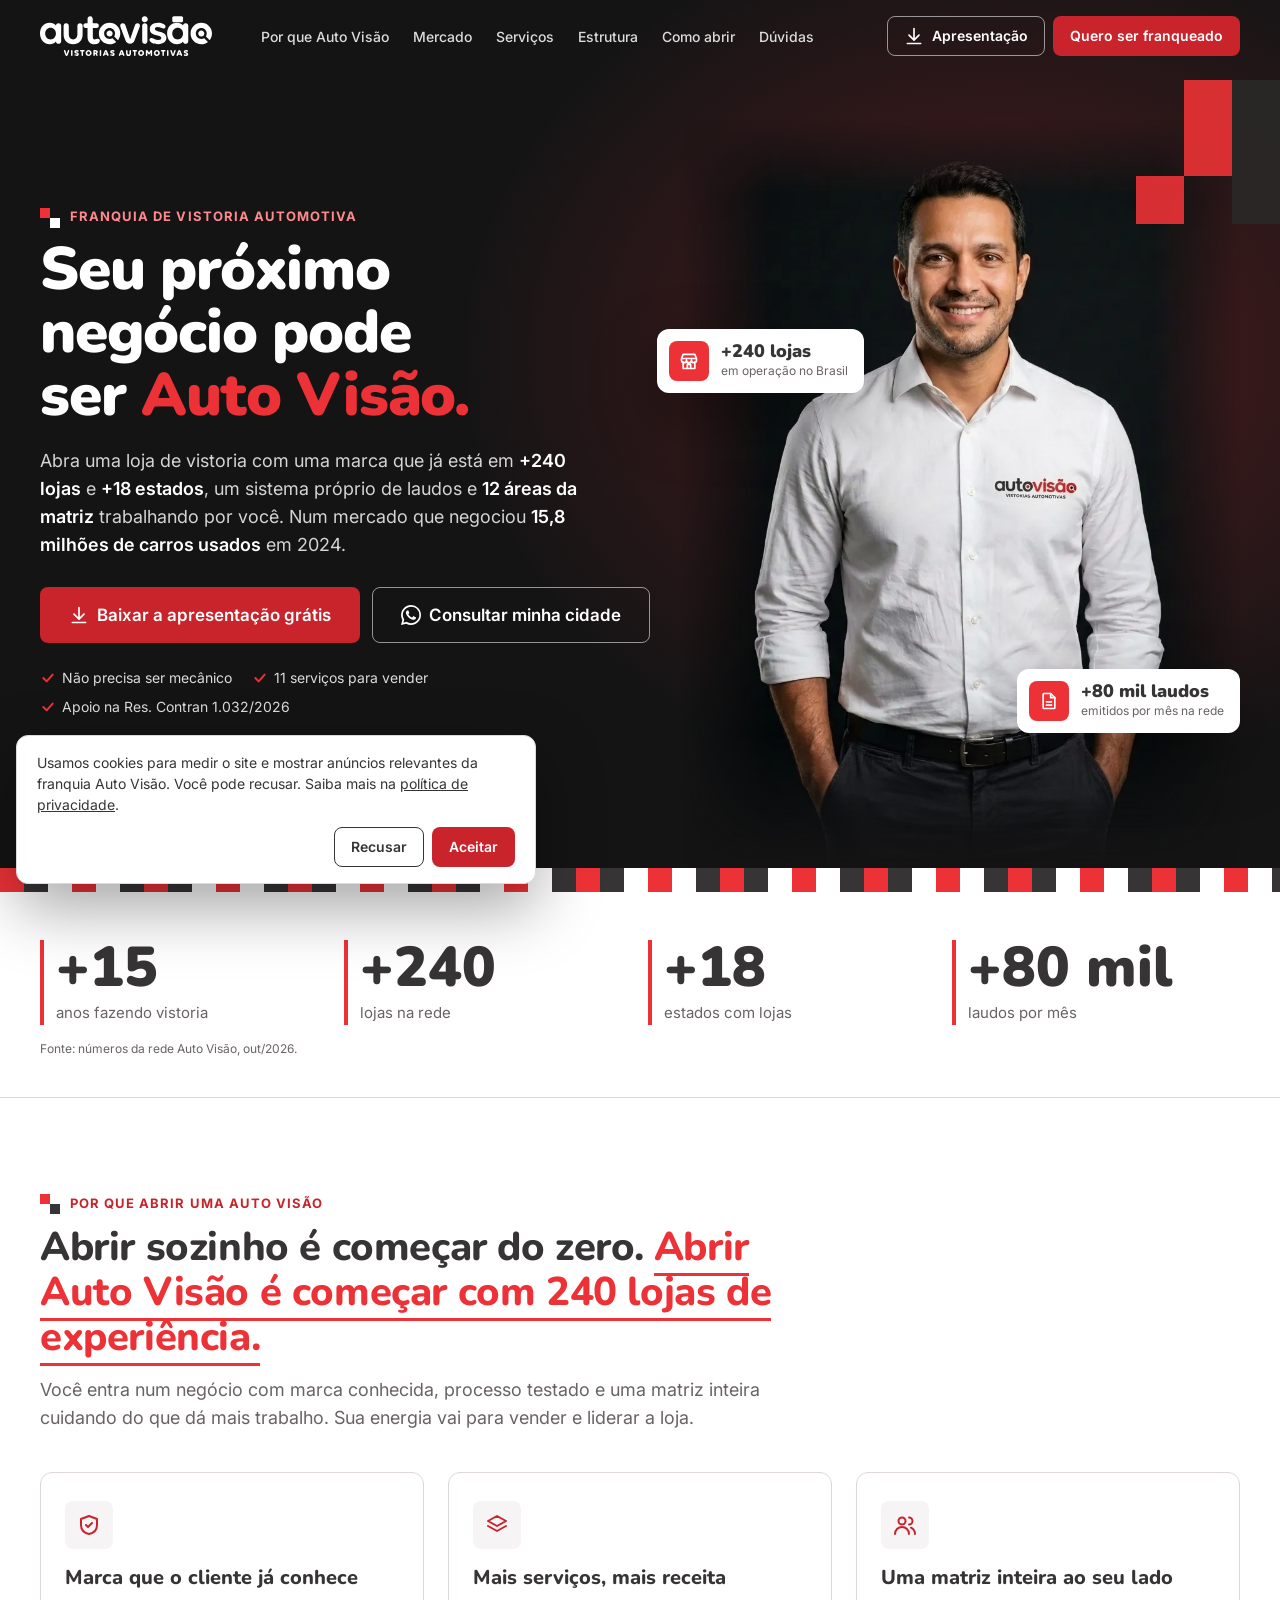
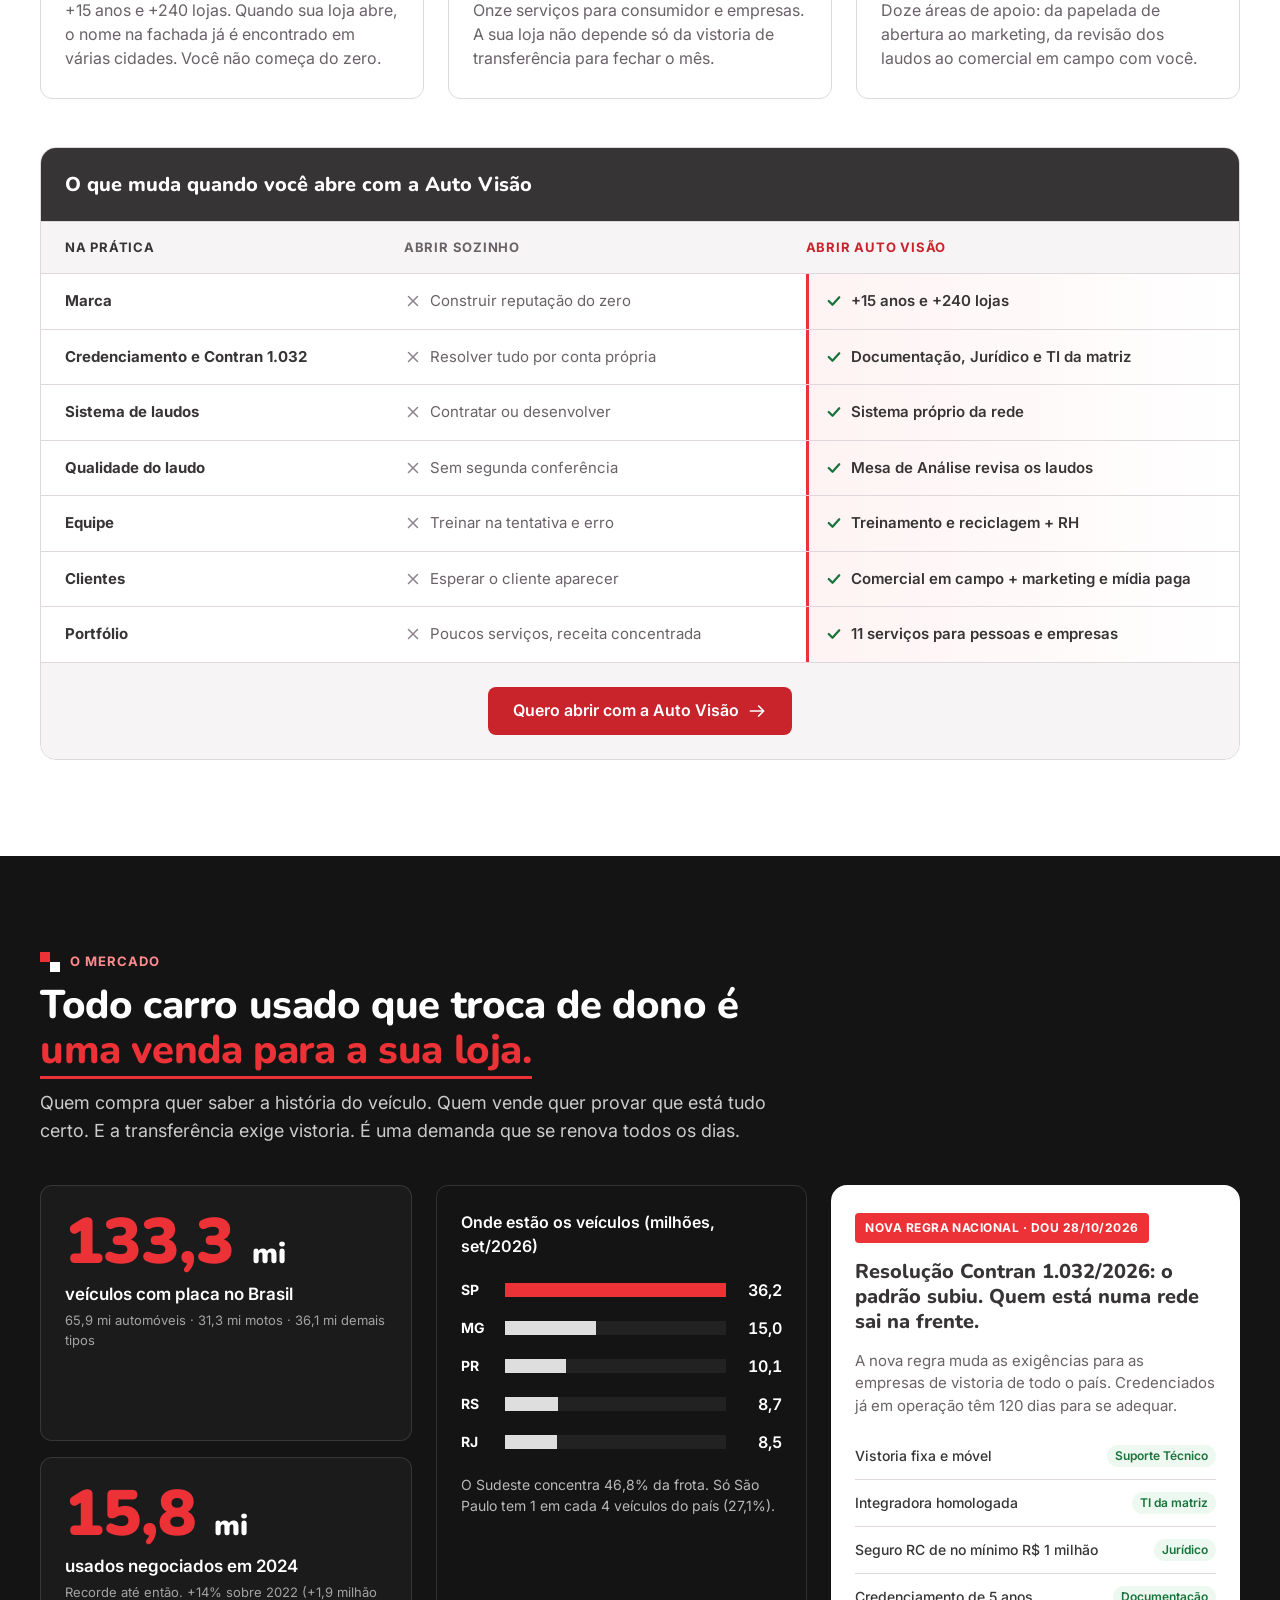
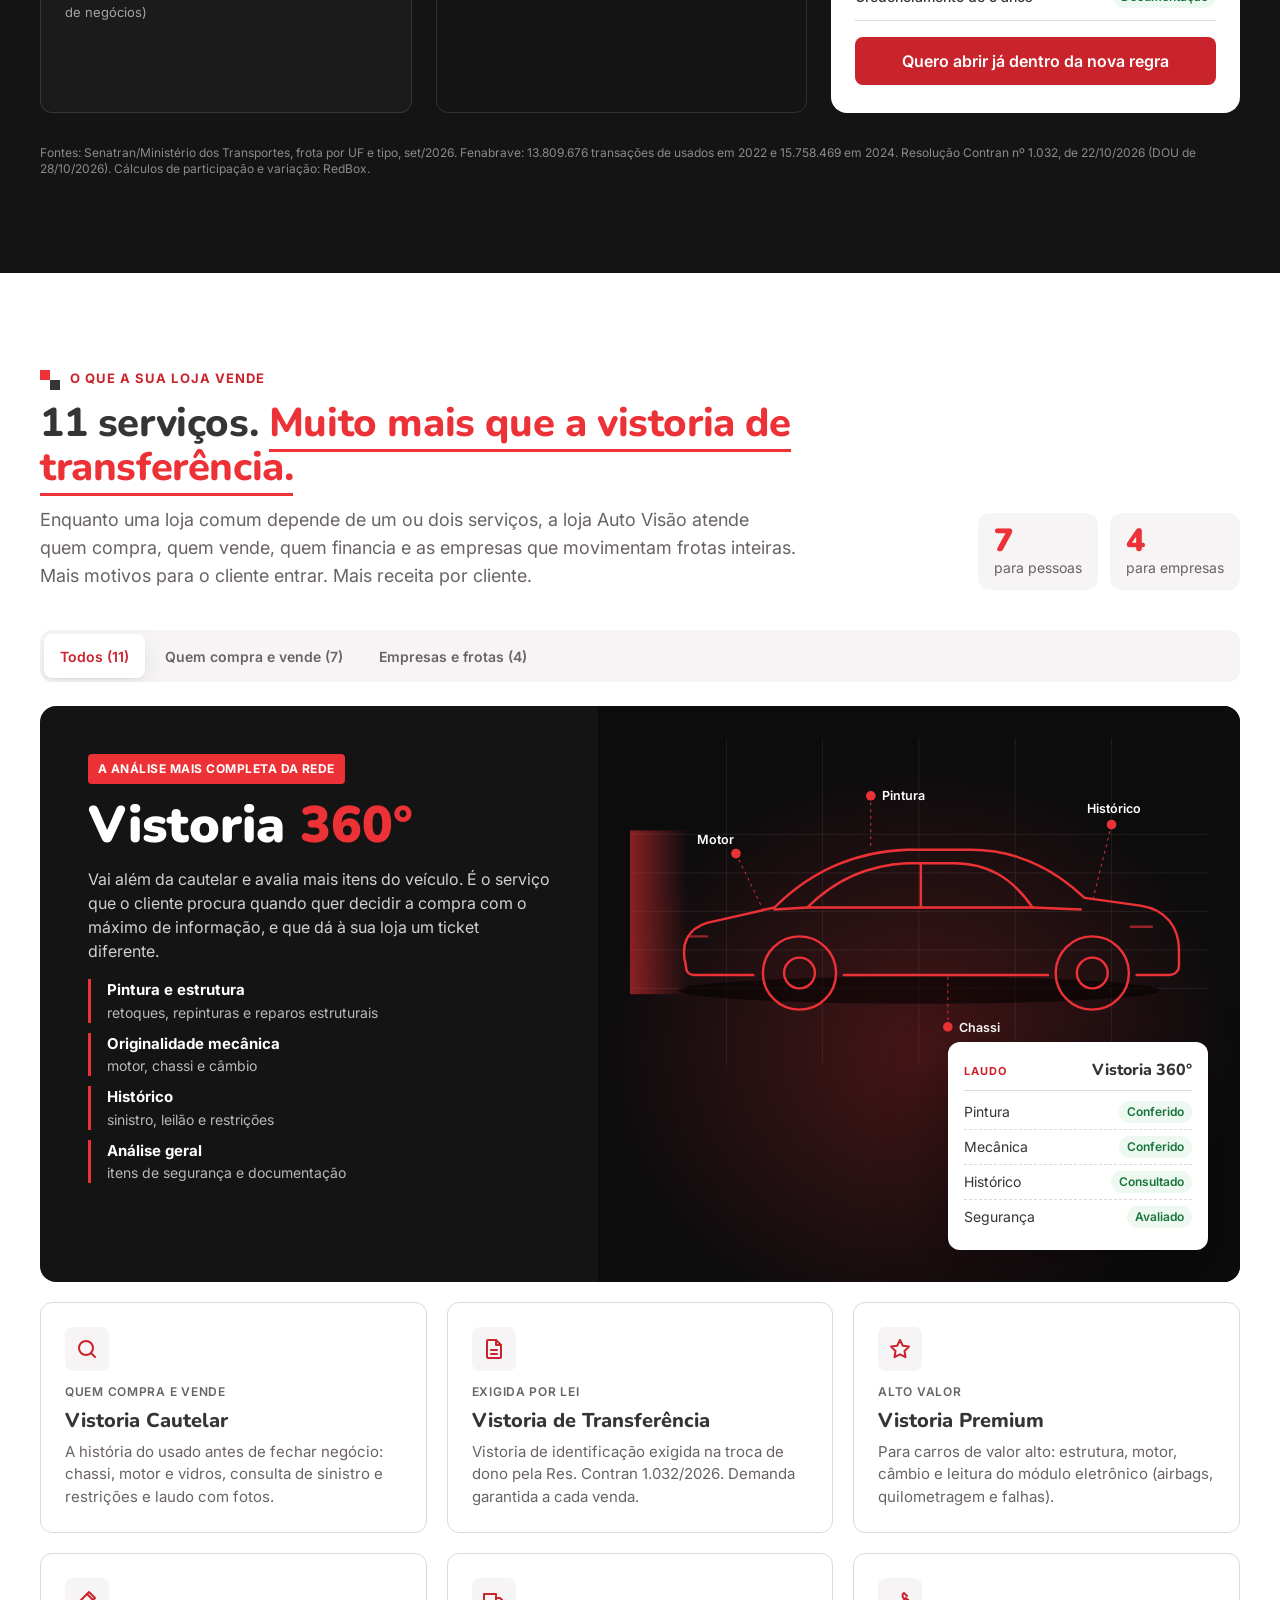
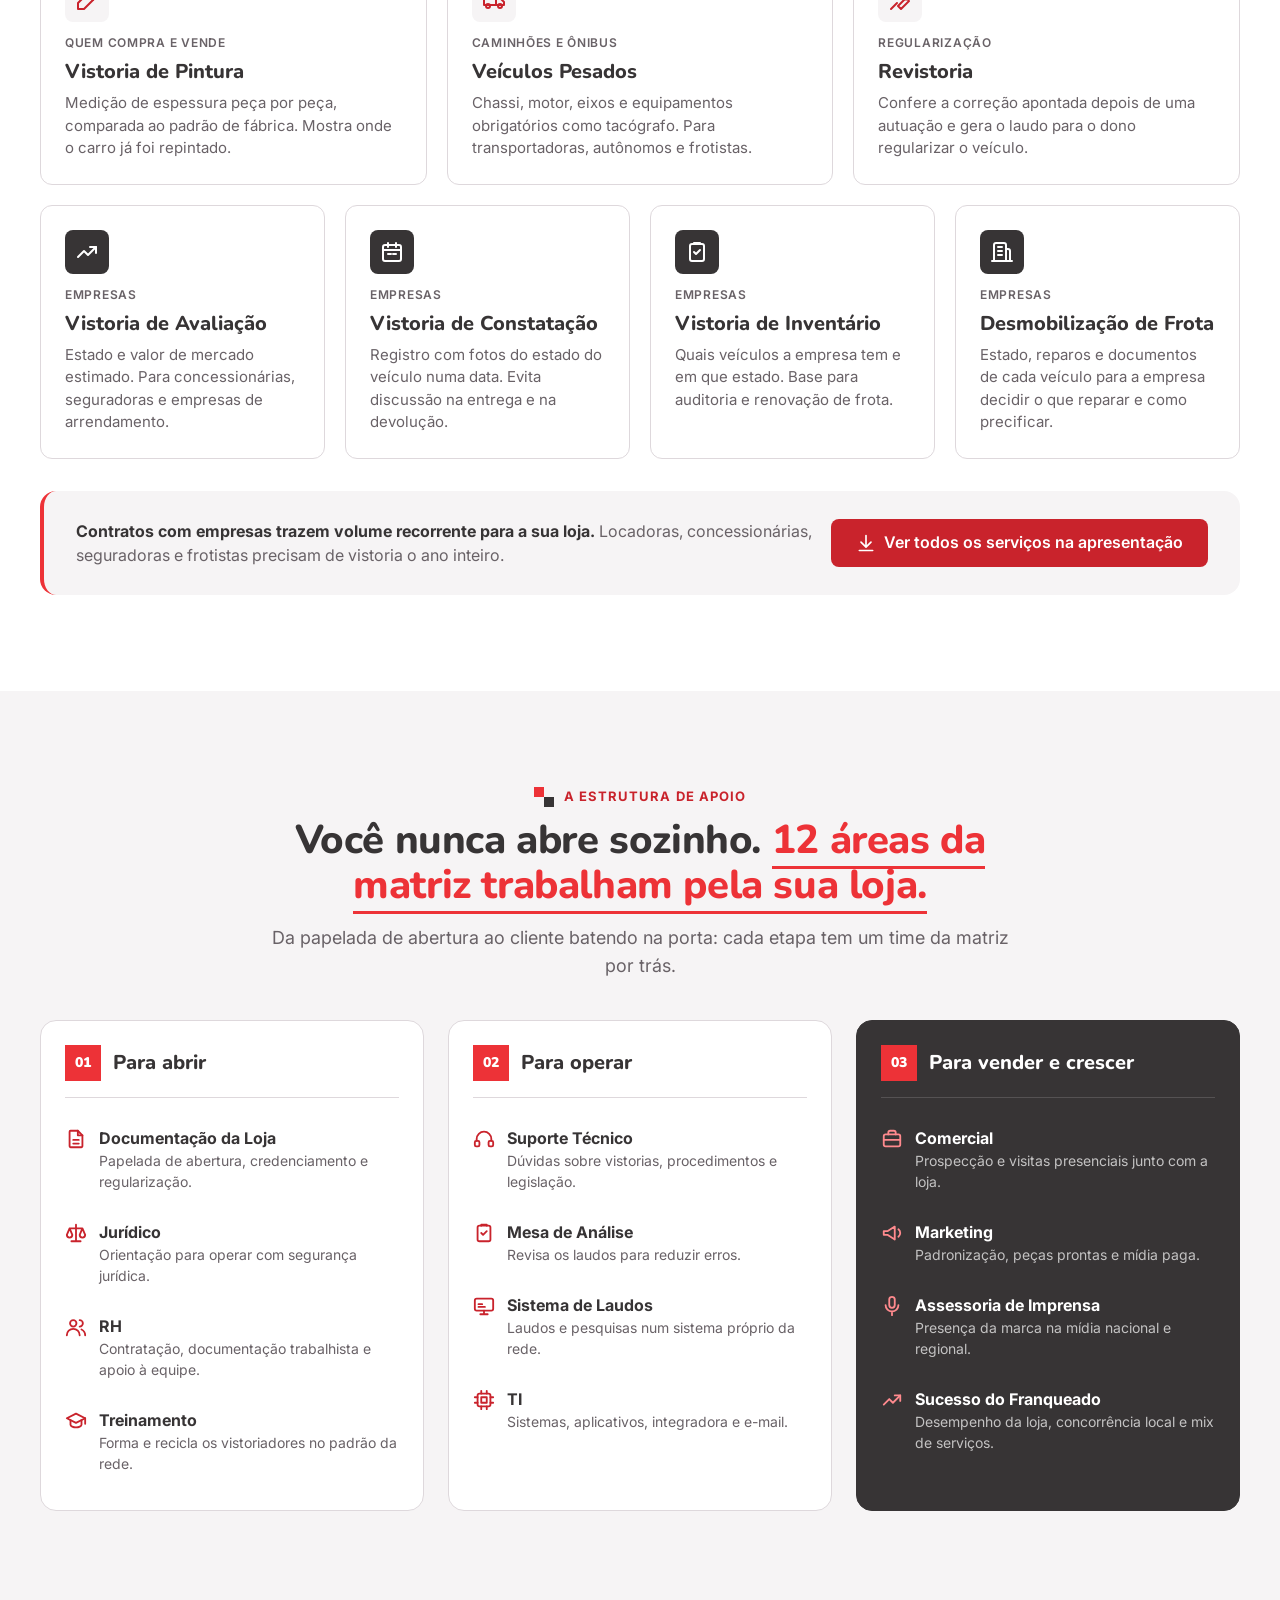
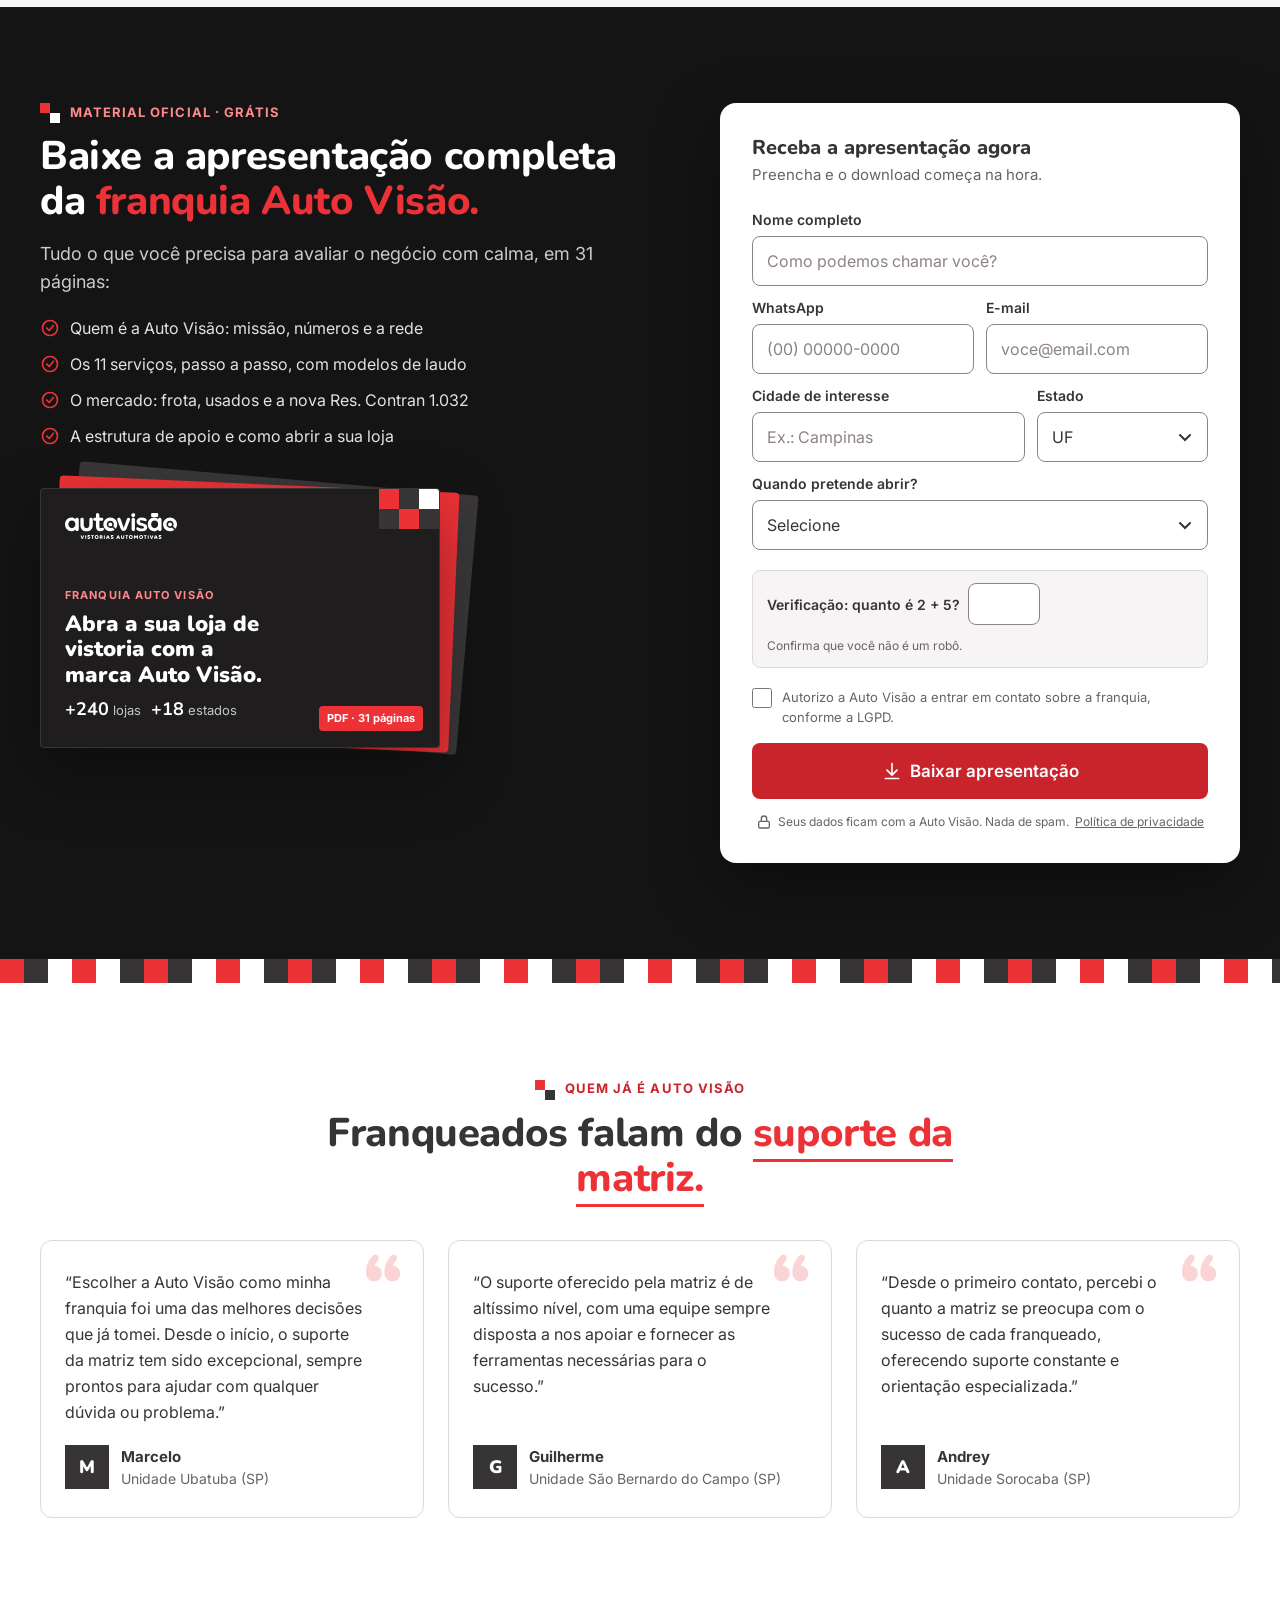
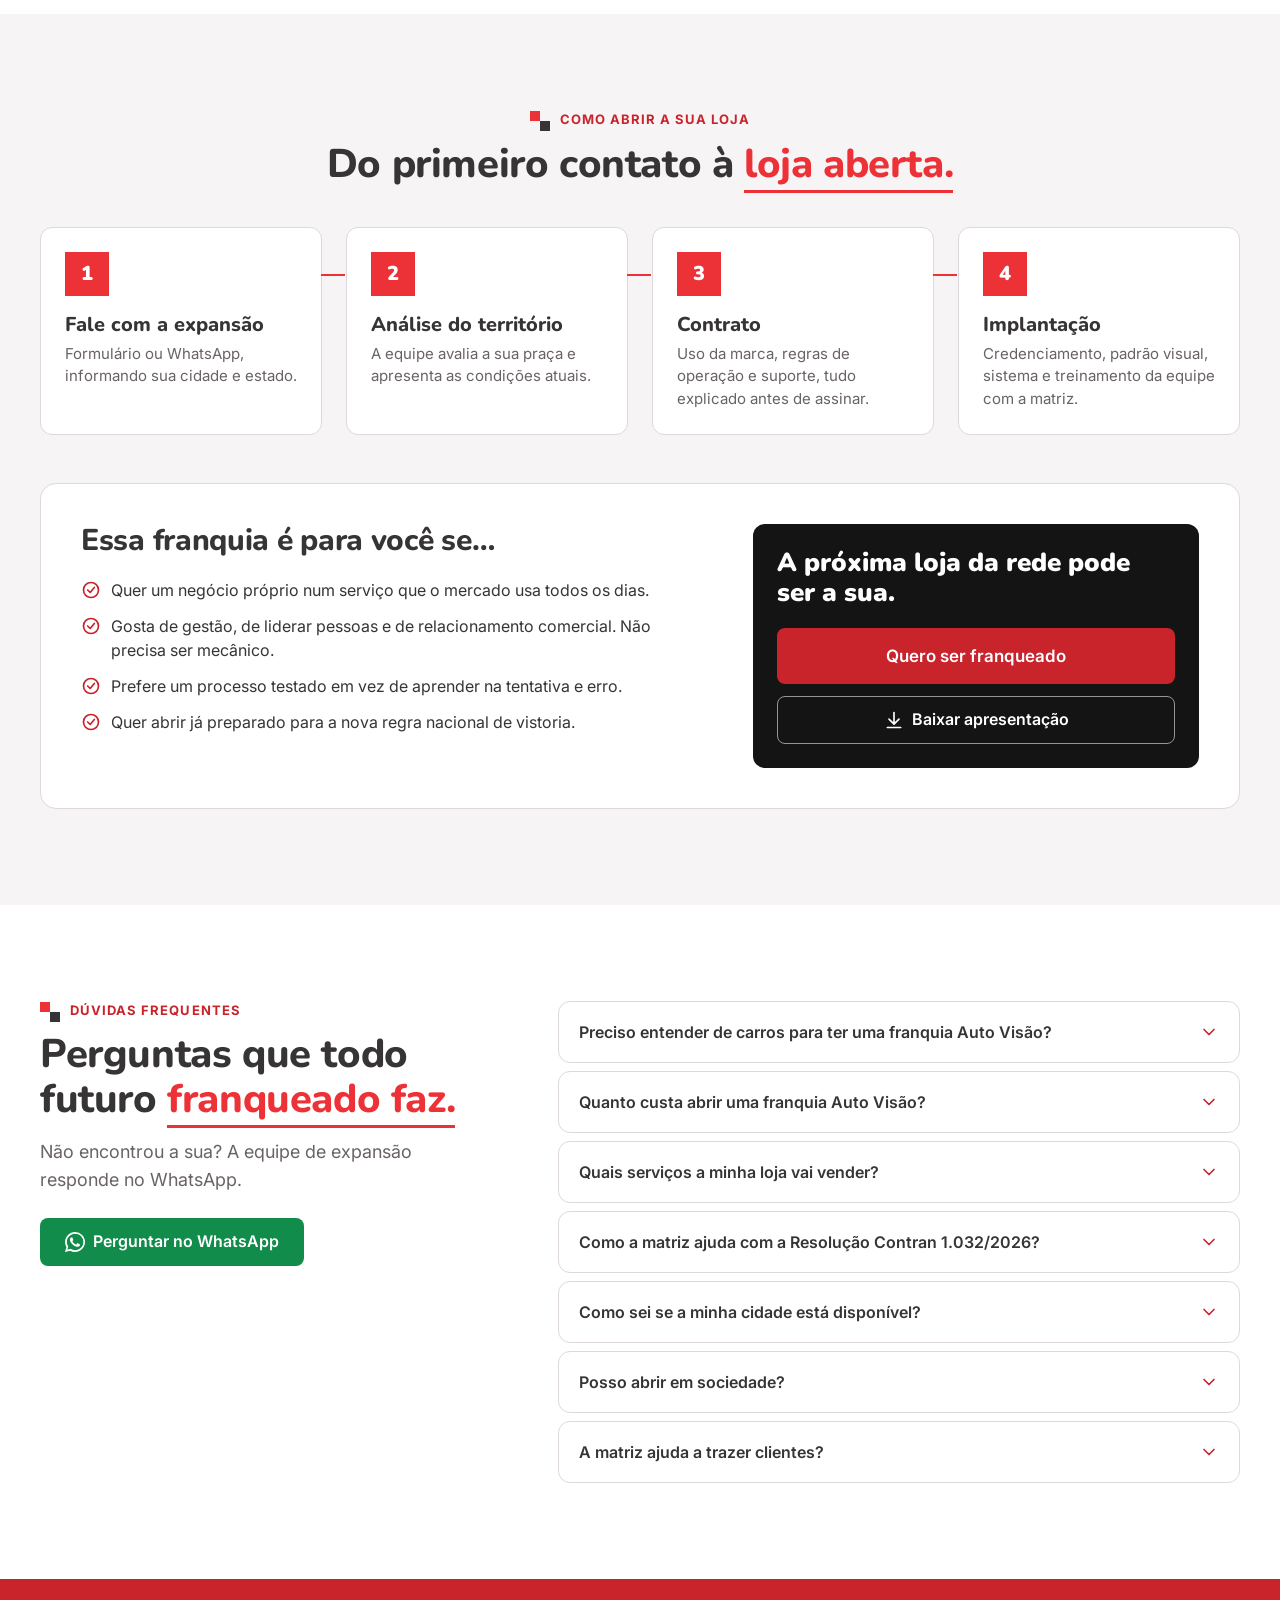
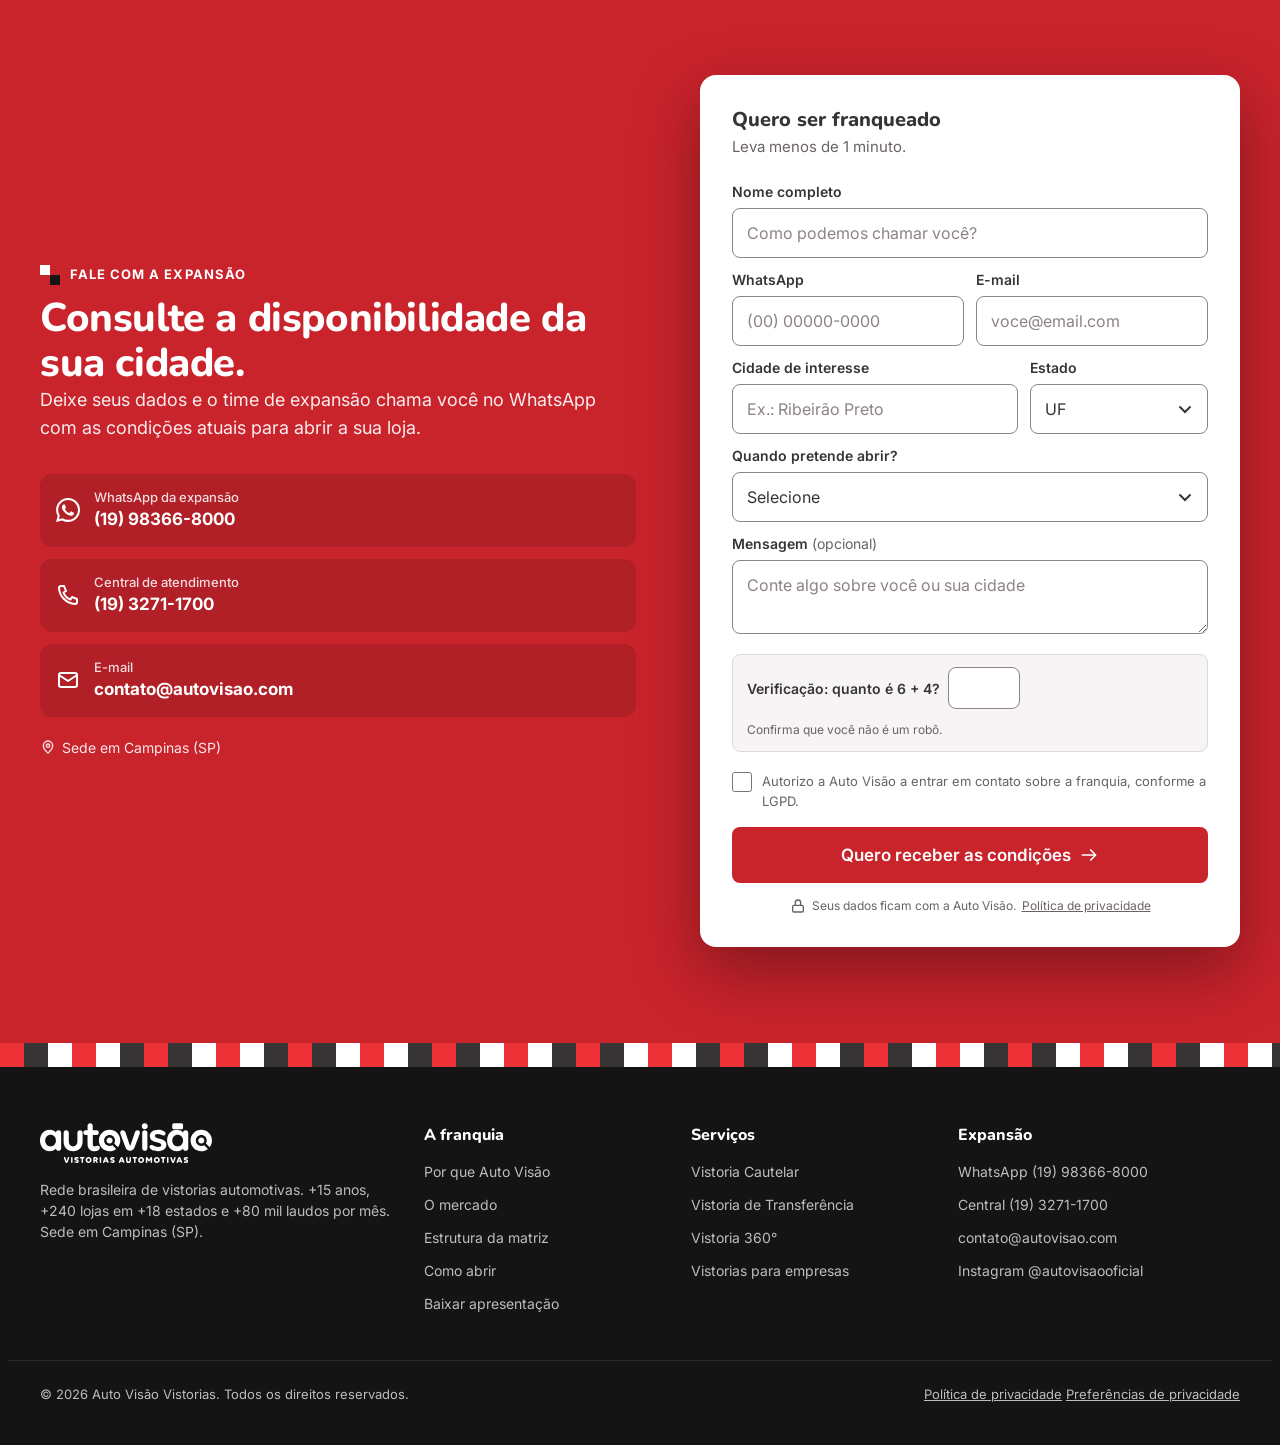
==== commit c50e6b84: "feat: prepara rastreamento e SEO para o domínio canônico Dispara as conversões de lead e de WhatsApp" ====
--- a/index.html
+++ b/index.html
@@ -17,16 +17,15 @@
   <link rel="apple-touch-icon" sizes="180x180" href="assets/img/apple-touch-icon.png">
   <link rel="manifest" href="site.webmanifest">
 
-  <!-- Open Graph / WhatsApp / LinkedIn -->
+  <!-- Open Graph / WhatsApp / LinkedIn / X -->
   <meta property="og:type" content="website">
   <meta property="og:locale" content="pt_BR">
   <meta property="og:site_name" content="Auto Visão Vistorias">
   <meta property="og:title" content="Seu próximo negócio pode ser Auto Visão | Franquia de Vistoria Automotiva">
   <meta property="og:description" content="+240 lojas, +18 estados, +80 mil laudos por mês e uma matriz com 12 áreas trabalhando pela sua loja. Baixe a apresentação da franquia.">
-  <!-- Ao migrar para o domínio final, troque o endereço abaixo em og:url, og:image e twitter:image -->
-  <meta property="og:url" content="https://otaviobmarques.github.io/nova-lp-autovisao-franquias-claude/">
-  <meta property="og:image" content="https://otaviobmarques.github.io/nova-lp-autovisao-franquias-claude/assets/img/og-preview.jpg">
-  <meta property="og:image:secure_url" content="https://otaviobmarques.github.io/nova-lp-autovisao-franquias-claude/assets/img/og-preview.jpg">
+  <meta property="og:url" content="https://sejaumfranqueado.autovisao.com/">
+  <meta property="og:image" content="https://sejaumfranqueado.autovisao.com/assets/img/og-preview.jpg">
+  <meta property="og:image:secure_url" content="https://sejaumfranqueado.autovisao.com/assets/img/og-preview.jpg">
   <meta property="og:image:type" content="image/jpeg">
   <meta property="og:image:width" content="1200">
   <meta property="og:image:height" content="630">
@@ -34,7 +33,8 @@
   <meta name="twitter:card" content="summary_large_image">
   <meta name="twitter:title" content="Seu próximo negócio pode ser Auto Visão">
   <meta name="twitter:description" content="Franquia de vistoria automotiva com +240 lojas e suporte de 12 áreas da matriz.">
-  <meta name="twitter:image" content="https://otaviobmarques.github.io/nova-lp-autovisao-franquias-claude/assets/img/og-preview.jpg">
+  <meta name="twitter:url" content="https://sejaumfranqueado.autovisao.com/">
+  <meta name="twitter:image" content="https://sejaumfranqueado.autovisao.com/assets/img/og-preview.jpg">
   <meta name="twitter:image:alt" content="Franquia Auto Visão: +240 lojas, +18 estados, +80 mil laudos por mês">
 
   <!-- Performance -->
@@ -212,7 +212,7 @@
       <a href="#duvidas">Dúvidas</a>
     </nav>
     <a class="btn btn--primary btn--block" href="#contato" data-track="drawer_quero" data-loc="drawer">Quero ser franqueado</a>
-    <a class="btn btn--wpp btn--block" href="https://wa.me/5519983668000?text=Ol%C3%A1!%20Quero%20saber%20como%20abrir%20uma%20franquia%20Auto%20Vis%C3%A3o." target="_blank" rel="noopener" data-loc="drawer">
+    <a class="btn btn--wpp btn--block" href="https://wa.me/5519983668000?text=Ol%C3%A1!%20Quero%20saber%20como%20abrir%20uma%20franquia%20Auto%20Vis%C3%A3o." target="_blank" rel="noopener" data-track="drawer_whatsapp" data-loc="drawer">
       <svg class="ico" aria-hidden="true"><use href="#i-wpp"/></svg> Falar no WhatsApp
     </a>
   </div>
@@ -235,7 +235,7 @@
             <a class="btn btn--primary btn--lg" href="#apresentacao" data-track="hero_apresentacao" data-loc="hero">
               <svg class="ico" aria-hidden="true"><use href="#i-down"/></svg> Baixar a apresentação grátis
             </a>
-            <a class="btn btn--ghost-light btn--lg" href="https://wa.me/5519983668000?text=Ol%C3%A1!%20Vi%20o%20site%20e%20quero%20abrir%20uma%20Auto%20Vis%C3%A3o%20na%20minha%20cidade." target="_blank" rel="noopener" data-loc="hero">
+            <a class="btn btn--ghost-light btn--lg" href="https://wa.me/5519983668000?text=Ol%C3%A1!%20Vi%20o%20site%20e%20quero%20abrir%20uma%20Auto%20Vis%C3%A3o%20na%20minha%20cidade." target="_blank" rel="noopener" data-track="hero_whatsapp" data-loc="hero">
               <svg class="ico" aria-hidden="true"><use href="#i-wpp"/></svg> Consultar minha cidade
             </a>
           </div>
@@ -588,10 +588,10 @@
               <span>Autorizo a Auto Visão a entrar em contato sobre a franquia, conforme a LGPD.</span>
             </label>
             <p class="field__msg field__msg--consent"></p>
-            <button class="btn btn--primary btn--block btn--lg" type="submit" data-label="Baixar apresentação">
+            <button class="btn btn--primary btn--block btn--lg" type="submit" data-track="download_enviar" data-loc="apresentacao" data-label="Baixar apresentação">
               <svg class="ico" aria-hidden="true"><use href="#i-down"/></svg> <span>Baixar apresentação</span>
             </button>
-            <p class="form-note"><svg class="ico ico--sm" aria-hidden="true"><use href="#i-lock"/></svg> Seus dados ficam com a Auto Visão. Nada de spam.</p>
+            <p class="form-note"><svg class="ico ico--sm" aria-hidden="true"><use href="#i-lock"/></svg> Seus dados ficam com a Auto Visão. Nada de spam. <a href="privacidade.html" target="_blank" rel="noopener">Política de privacidade</a></p>
           </form>
 
           <div class="form-success" id="downloadSuccess" hidden tabindex="-1">
@@ -601,7 +601,7 @@
             <a class="btn btn--primary btn--block" id="downloadLink" href="#" target="_blank" rel="noopener" data-track="download_manual" data-loc="apresentacao"><svg class="ico" aria-hidden="true"><use href="#i-down"/></svg> Baixar apresentação (PDF)</a>
             <div class="form-success__next">
               <p><strong>Próximo passo:</strong> consulte agora a disponibilidade da sua cidade com a expansão.</p>
-              <a class="btn btn--wpp btn--block" id="successWpp" href="https://wa.me/5519983668000" target="_blank" rel="noopener" data-loc="download-success"><svg class="ico" aria-hidden="true"><use href="#i-wpp"/></svg> Falar com a expansão</a>
+              <a class="btn btn--wpp btn--block" id="successWpp" href="https://wa.me/5519983668000" target="_blank" rel="noopener" data-track="download_sucesso_whatsapp" data-loc="download-success"><svg class="ico" aria-hidden="true"><use href="#i-wpp"/></svg> Falar com a expansão</a>
             </div>
           </div>
         </div>
@@ -673,7 +673,7 @@
           <p class="eyebrow">Dúvidas frequentes</p>
           <h2 id="faq-title" class="h2">Perguntas que todo futuro <span class="hl">franqueado faz.</span></h2>
           <p class="lead">Não encontrou a sua? A equipe de expansão responde no WhatsApp.</p>
-          <a class="btn btn--wpp" href="https://wa.me/5519983668000?text=Ol%C3%A1!%20Tenho%20uma%20d%C3%BAvida%20sobre%20a%20franquia%20Auto%20Vis%C3%A3o." target="_blank" rel="noopener" data-loc="duvidas"><svg class="ico" aria-hidden="true"><use href="#i-wpp"/></svg> Perguntar no WhatsApp</a>
+          <a class="btn btn--wpp" href="https://wa.me/5519983668000?text=Ol%C3%A1!%20Tenho%20uma%20d%C3%BAvida%20sobre%20a%20franquia%20Auto%20Vis%C3%A3o." target="_blank" rel="noopener" data-track="faq_whatsapp" data-loc="duvidas"><svg class="ico" aria-hidden="true"><use href="#i-wpp"/></svg> Perguntar no WhatsApp</a>
         </header>
         <div class="faq">
           <details class="faq__item"><summary>Preciso entender de carros para ter uma franquia Auto Visão?<svg class="ico" aria-hidden="true"><use href="#i-chev"/></svg></summary><div class="faq__a"><p>Não. O franqueado cuida da gestão, da equipe e do relacionamento comercial. Os vistoriadores recebem treinamento e reciclagem da matriz, e a Mesa de Análise revisa os laudos.</p></div></details>
@@ -695,9 +695,9 @@
           <h2 id="contato-title" class="h2 h2--white">Consulte a disponibilidade da sua cidade.</h2>
           <p class="lead lead--white">Deixe seus dados e o time de expansão chama você no WhatsApp com as condições atuais para abrir a sua loja.</p>
           <ul class="contact__list">
-            <li><a href="https://wa.me/5519983668000?text=Ol%C3%A1!%20Quero%20abrir%20uma%20franquia%20Auto%20Vis%C3%A3o." target="_blank" rel="noopener" data-loc="contato"><svg class="ico" aria-hidden="true"><use href="#i-wpp"/></svg><span><small>WhatsApp da expansão</small>(19) 98366-8000</span></a></li>
-            <li><a href="tel:+551932711700" data-loc="contato"><svg class="ico" aria-hidden="true"><use href="#i-phone"/></svg><span><small>Central de atendimento</small>(19) 3271-1700</span></a></li>
-            <li><a href="mailto:contato@autovisao.com" data-loc="contato"><svg class="ico" aria-hidden="true"><use href="#i-mail"/></svg><span><small>E-mail</small>contato@autovisao.com</span></a></li>
+            <li><a href="https://wa.me/5519983668000?text=Ol%C3%A1!%20Quero%20abrir%20uma%20franquia%20Auto%20Vis%C3%A3o." target="_blank" rel="noopener" data-track="contato_whatsapp" data-loc="contato"><svg class="ico" aria-hidden="true"><use href="#i-wpp"/></svg><span><small>WhatsApp da expansão</small>(19) 98366-8000</span></a></li>
+            <li><a href="tel:+551932711700" data-track="contato_telefone" data-loc="contato"><svg class="ico" aria-hidden="true"><use href="#i-phone"/></svg><span><small>Central de atendimento</small>(19) 3271-1700</span></a></li>
+            <li><a href="mailto:contato@autovisao.com" data-track="contato_email" data-loc="contato"><svg class="ico" aria-hidden="true"><use href="#i-mail"/></svg><span><small>E-mail</small>contato@autovisao.com</span></a></li>
           </ul>
           <p class="contact__hq"><svg class="ico ico--sm" aria-hidden="true"><use href="#i-pin"/></svg> Sede em Campinas (SP)</p>
         </div>
@@ -753,15 +753,16 @@
               <span>Autorizo a Auto Visão a entrar em contato sobre a franquia, conforme a LGPD.</span>
             </label>
             <p class="field__msg field__msg--consent"></p>
-            <button class="btn btn--primary btn--block btn--lg" type="submit" data-label="Quero receber as condições">
+            <button class="btn btn--primary btn--block btn--lg" type="submit" data-track="contato_enviar" data-loc="contato" data-label="Quero receber as condições">
               <span>Quero receber as condições</span> <svg class="ico" aria-hidden="true"><use href="#i-arrow"/></svg>
             </button>
+            <p class="form-note"><svg class="ico ico--sm" aria-hidden="true"><use href="#i-lock"/></svg> Seus dados ficam com a Auto Visão. <a href="privacidade.html" target="_blank" rel="noopener">Política de privacidade</a></p>
           </form>
           <div class="form-success" id="contatoSuccess" hidden tabindex="-1">
             <span class="form-success__icon"><svg class="ico ico--lg" aria-hidden="true"><use href="#i-check"/></svg></span>
             <h3 class="h3">Solicitação recebida</h3>
             <p>A equipe de expansão vai chamar você no WhatsApp. Quer adiantar? Envie sua mensagem agora.</p>
-            <a class="btn btn--wpp btn--block" id="contatoWpp" href="https://wa.me/5519983668000" target="_blank" rel="noopener" data-loc="contato-success"><svg class="ico" aria-hidden="true"><use href="#i-wpp"/></svg> Abrir conversa no WhatsApp</a>
+            <a class="btn btn--wpp btn--block" id="contatoWpp" href="https://wa.me/5519983668000" target="_blank" rel="noopener" data-track="contato_sucesso_whatsapp" data-loc="contato-success"><svg class="ico" aria-hidden="true"><use href="#i-wpp"/></svg> Abrir conversa no WhatsApp</a>
           </div>
         </div>
       </div>
@@ -793,22 +794,25 @@
       </nav>
       <div>
         <h2 class="footer__h">Expansão</h2>
-        <a href="https://wa.me/5519983668000" target="_blank" rel="noopener" data-loc="footer">WhatsApp (19) 98366-8000</a>
-        <a href="tel:+551932711700" data-loc="footer">Central (19) 3271-1700</a>
-        <a href="mailto:contato@autovisao.com" data-loc="footer">contato@autovisao.com</a>
-        <a href="https://www.instagram.com/autovisaooficial/" target="_blank" rel="noopener">Instagram @autovisaooficial</a>
+        <a href="https://wa.me/5519983668000" target="_blank" rel="noopener" data-track="footer_whatsapp" data-loc="footer">WhatsApp (19) 98366-8000</a>
+        <a href="tel:+551932711700" data-track="footer_telefone" data-loc="footer">Central (19) 3271-1700</a>
+        <a href="mailto:contato@autovisao.com" data-track="footer_email" data-loc="footer">contato@autovisao.com</a>
+        <a href="https://www.instagram.com/autovisaooficial/" target="_blank" rel="noopener" data-track="footer_instagram" data-loc="footer">Instagram @autovisaooficial</a>
       </div>
     </div>
     <div class="container footer__bottom">
       <p>© 2026 Auto Visão Vistorias. Todos os direitos reservados.</p>
-      <button class="link-btn" type="button" id="openConsent">Preferências de privacidade</button>
+      <p class="footer__legal">
+        <a href="privacidade.html">Política de privacidade</a>
+        <button class="link-btn" type="button" id="openConsent" data-track="abrir_consentimento" data-loc="footer">Preferências de privacidade</button>
+      </p>
     </div>
   </footer>
 
   <!-- Barra fixa no celular -->
   <div class="mobile-bar" id="mobileBar">
     <a class="btn btn--secondary-dark" href="#apresentacao" data-track="mobilebar_apresentacao" data-loc="mobile-bar"><svg class="ico" aria-hidden="true"><use href="#i-down"/></svg> Apresentação</a>
-    <a class="btn btn--wpp" href="https://wa.me/5519983668000?text=Ol%C3%A1!%20Quero%20abrir%20uma%20franquia%20Auto%20Vis%C3%A3o." target="_blank" rel="noopener" data-loc="mobile-bar"><svg class="ico" aria-hidden="true"><use href="#i-wpp"/></svg> WhatsApp</a>
+    <a class="btn btn--wpp" href="https://wa.me/5519983668000?text=Ol%C3%A1!%20Quero%20abrir%20uma%20franquia%20Auto%20Vis%C3%A3o." target="_blank" rel="noopener" data-track="mobilebar_whatsapp" data-loc="mobile-bar"><svg class="ico" aria-hidden="true"><use href="#i-wpp"/></svg> WhatsApp</a>
   </div>
 
   <!-- Intenção de saída (desktop, 1x por sessão) -->
@@ -822,10 +826,10 @@
 
   <!-- Banner LGPD -->
   <div class="cookie" id="cookieBanner" hidden role="region" aria-label="Privacidade">
-    <p>Usamos cookies para medir o site e mostrar anúncios relevantes da franquia Auto Visão. Você pode recusar.</p>
+    <p>Usamos cookies para medir o site e mostrar anúncios relevantes da franquia Auto Visão. Você pode recusar. Saiba mais na <a href="privacidade.html">política de privacidade</a>.</p>
     <div class="cookie__actions">
-      <button class="btn btn--secondary btn--sm" type="button" data-consent="denied">Recusar</button>
-      <button class="btn btn--primary btn--sm" type="button" data-consent="granted">Aceitar</button>
+      <button class="btn btn--secondary btn--sm" type="button" data-consent="denied" data-track="consent_recusar" data-loc="consentimento">Recusar</button>
+      <button class="btn btn--primary btn--sm" type="button" data-consent="granted" data-track="consent_aceitar" data-loc="consentimento">Aceitar</button>
     </div>
   </div>
 
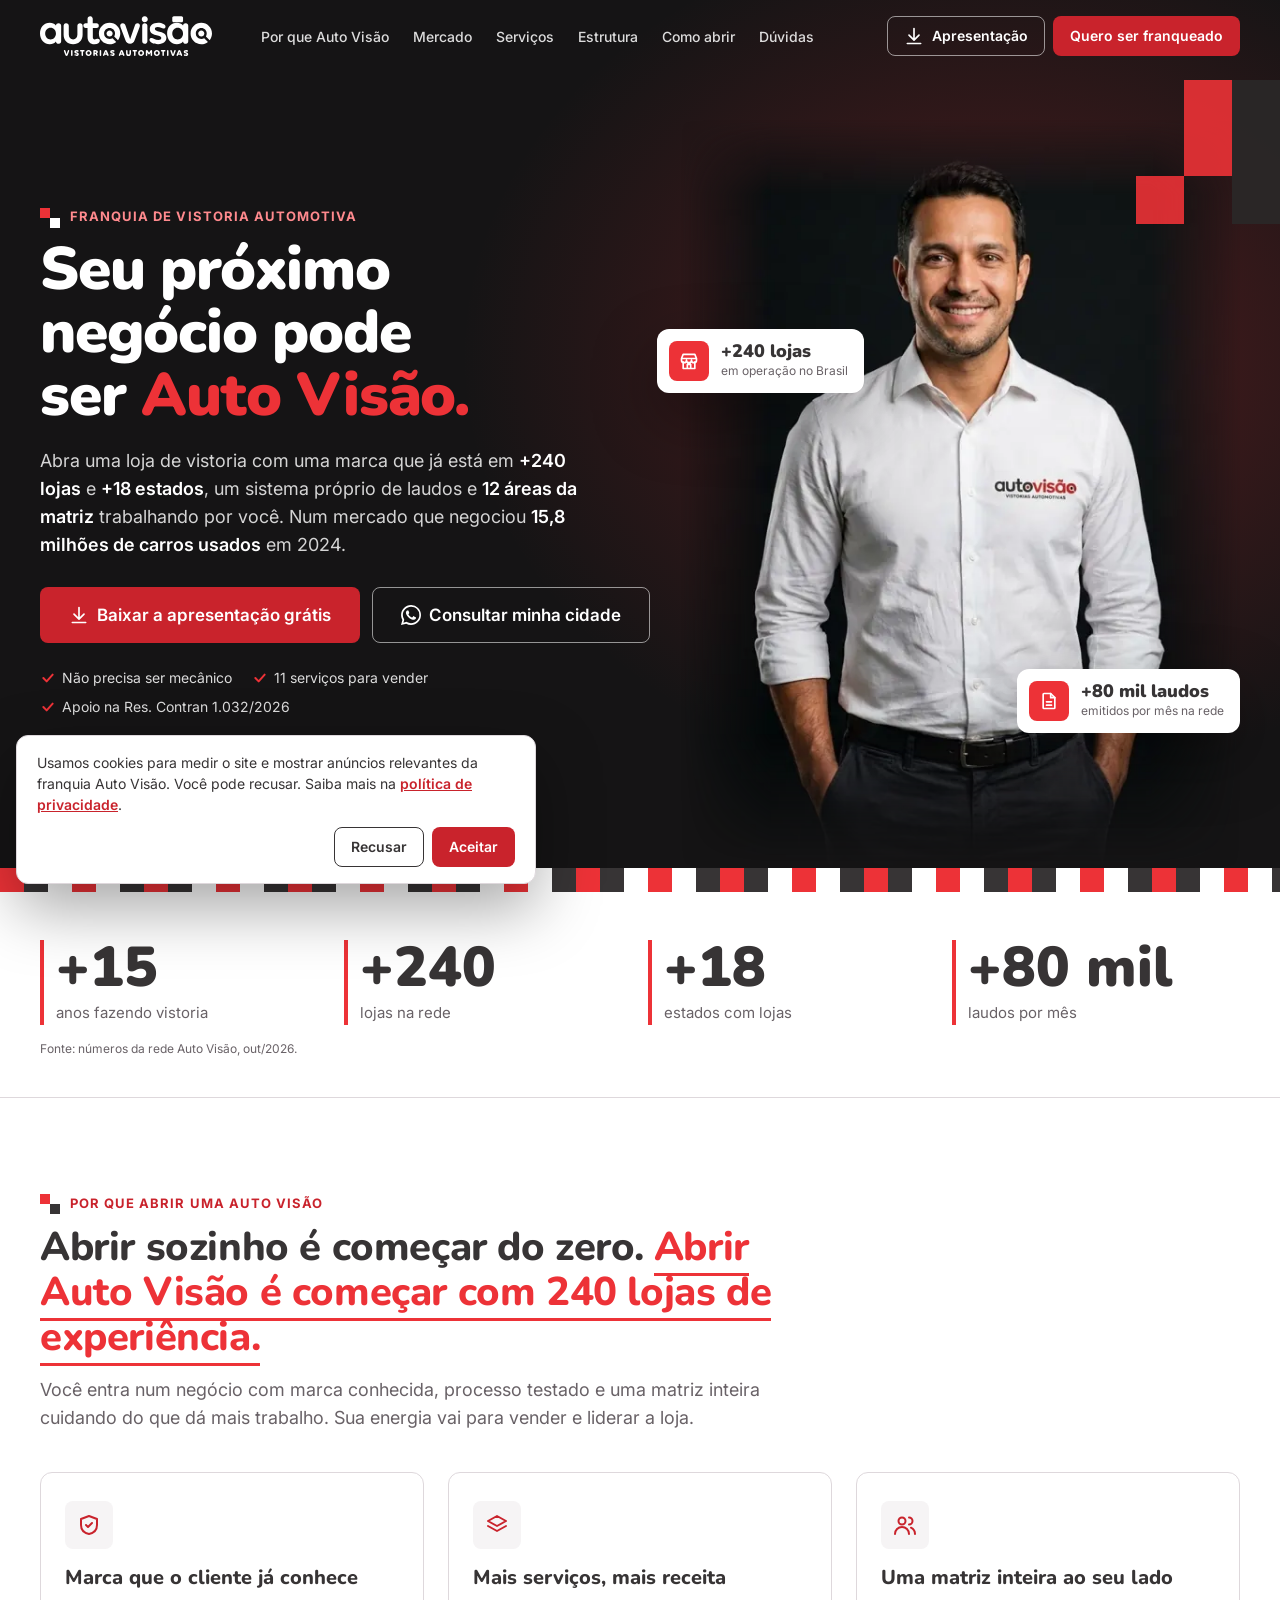
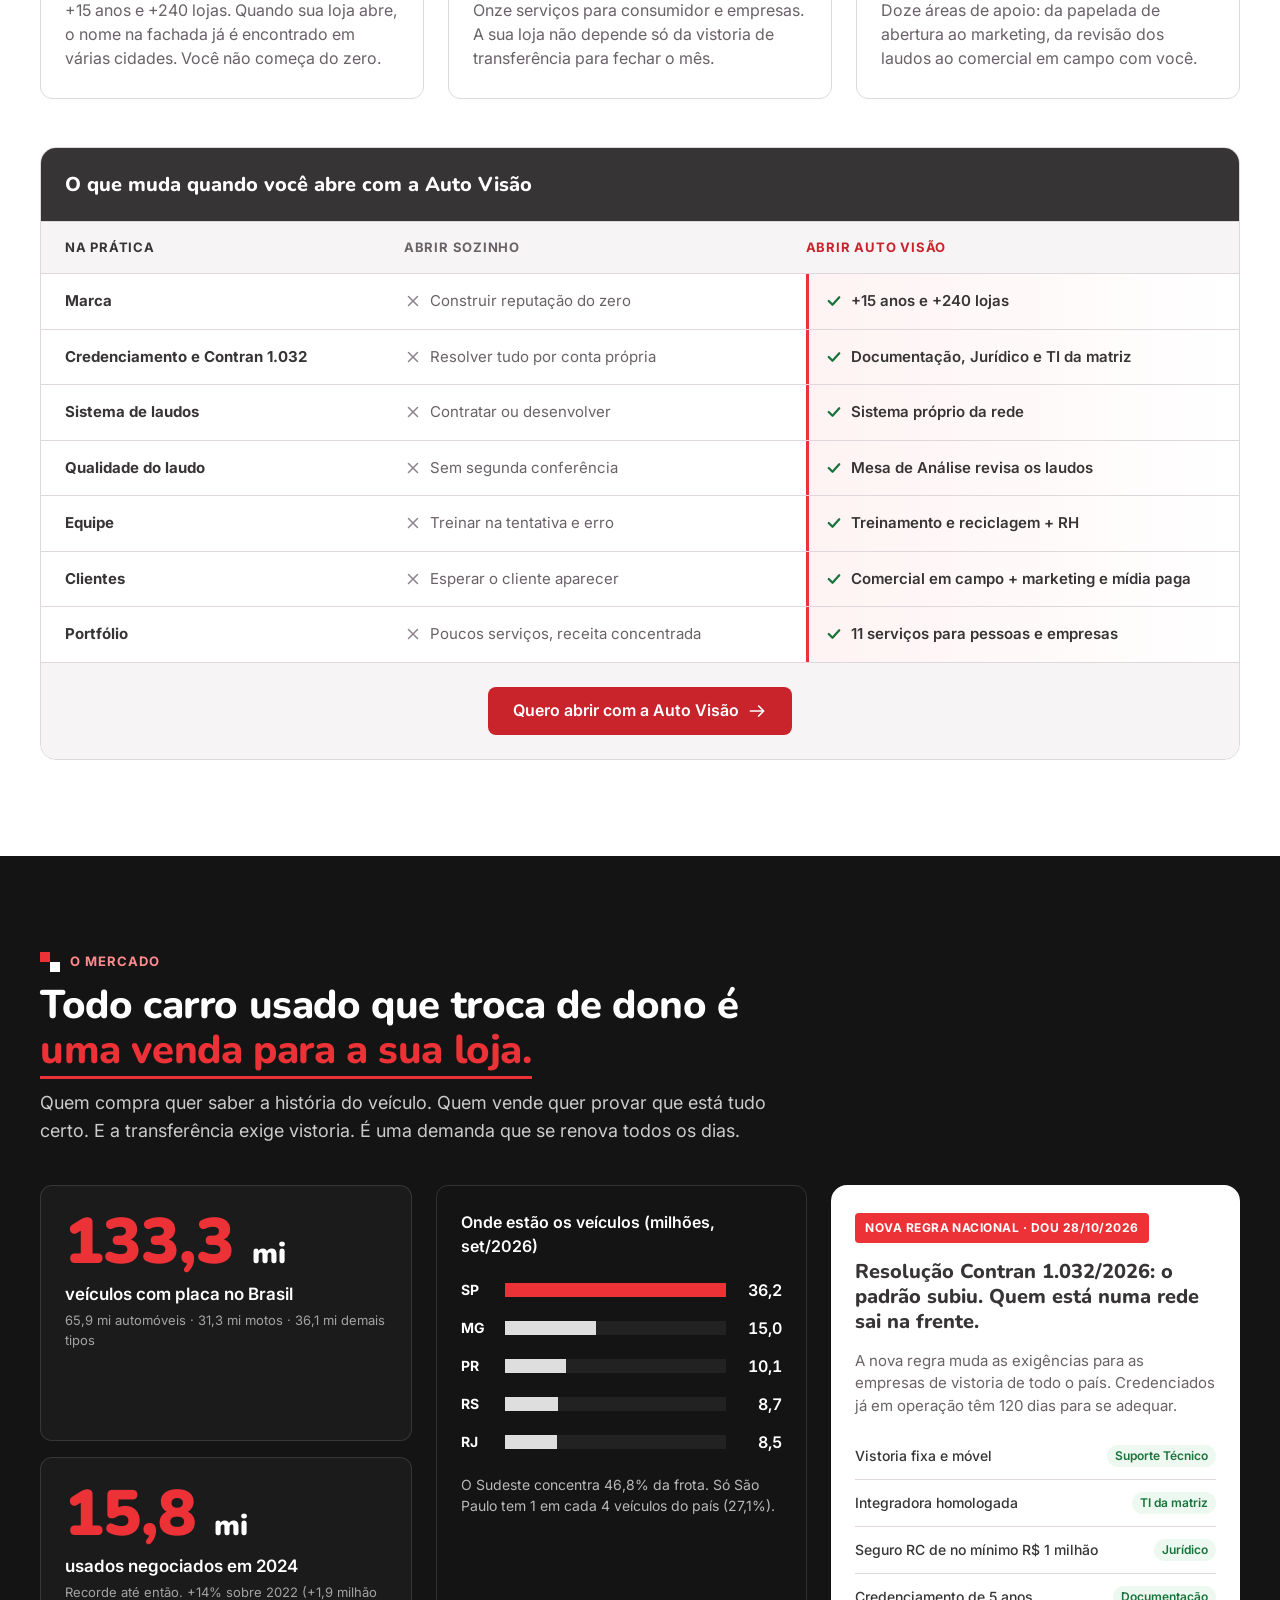
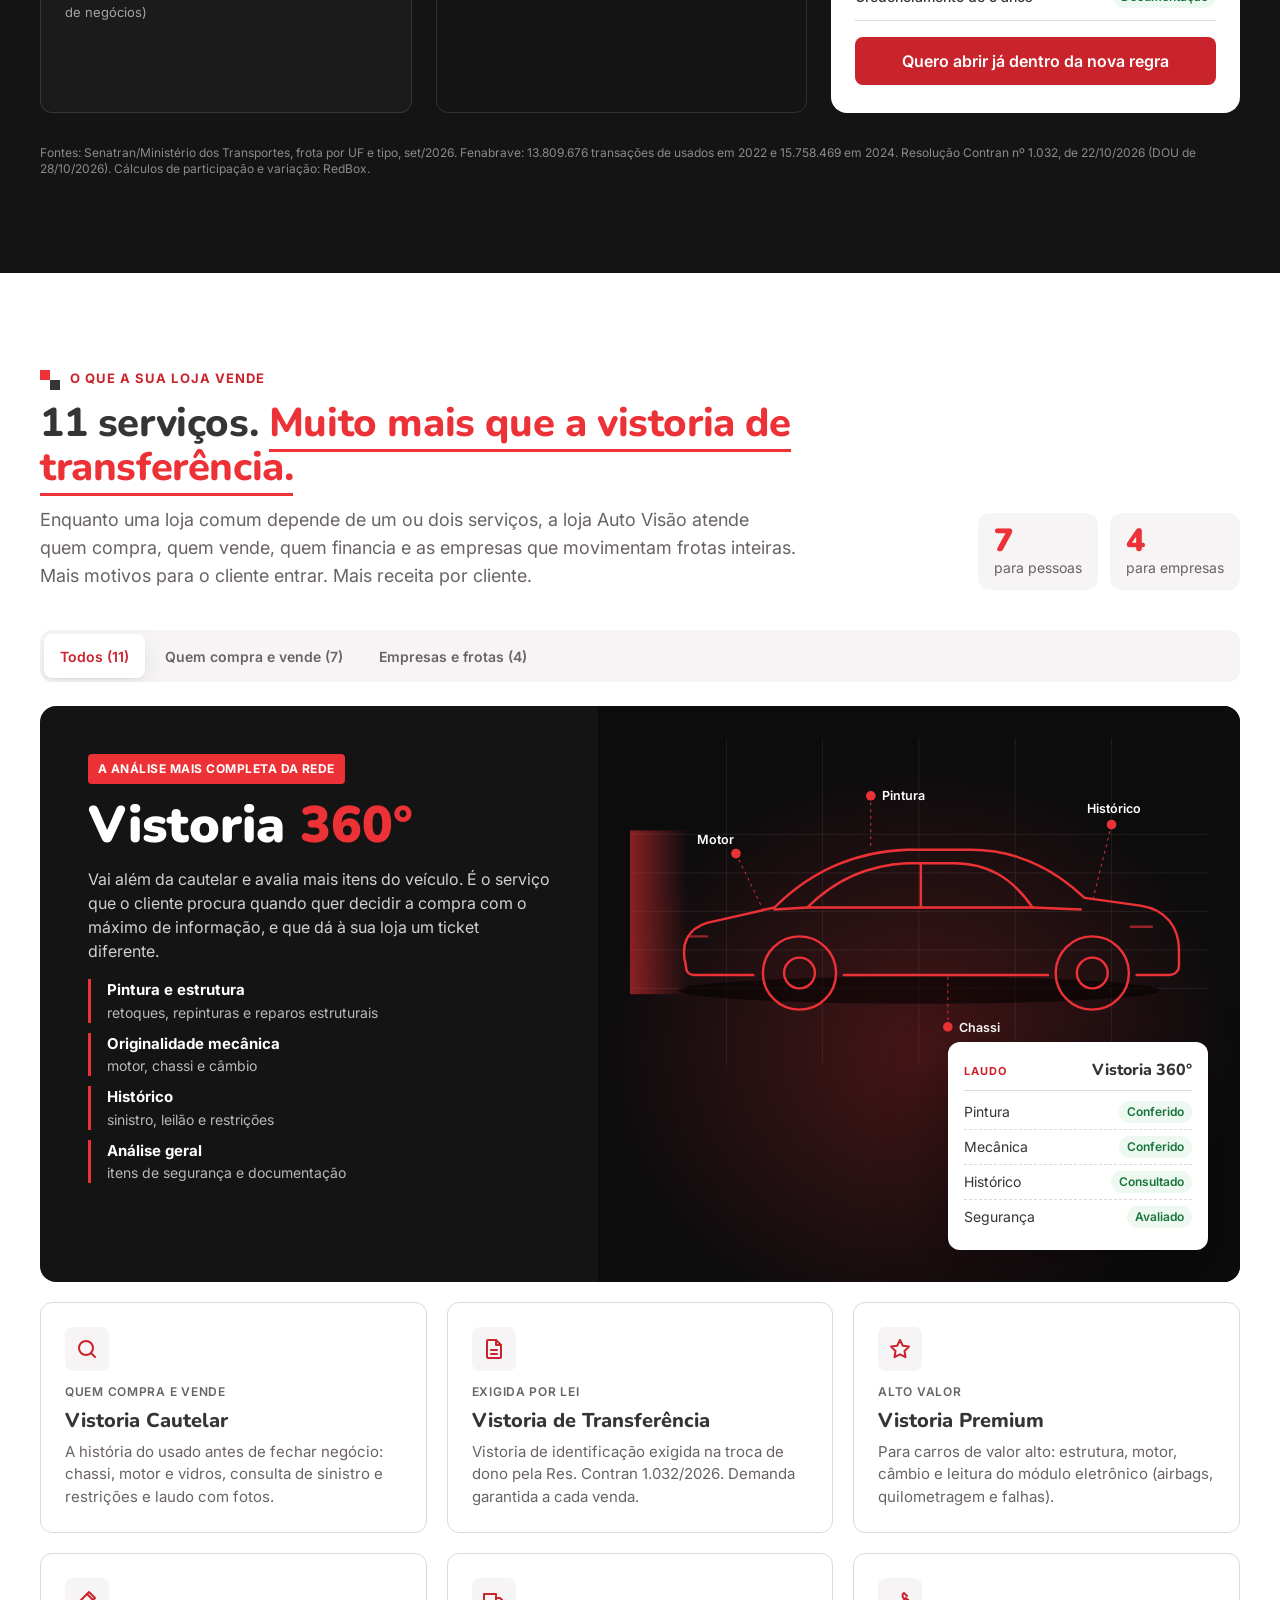
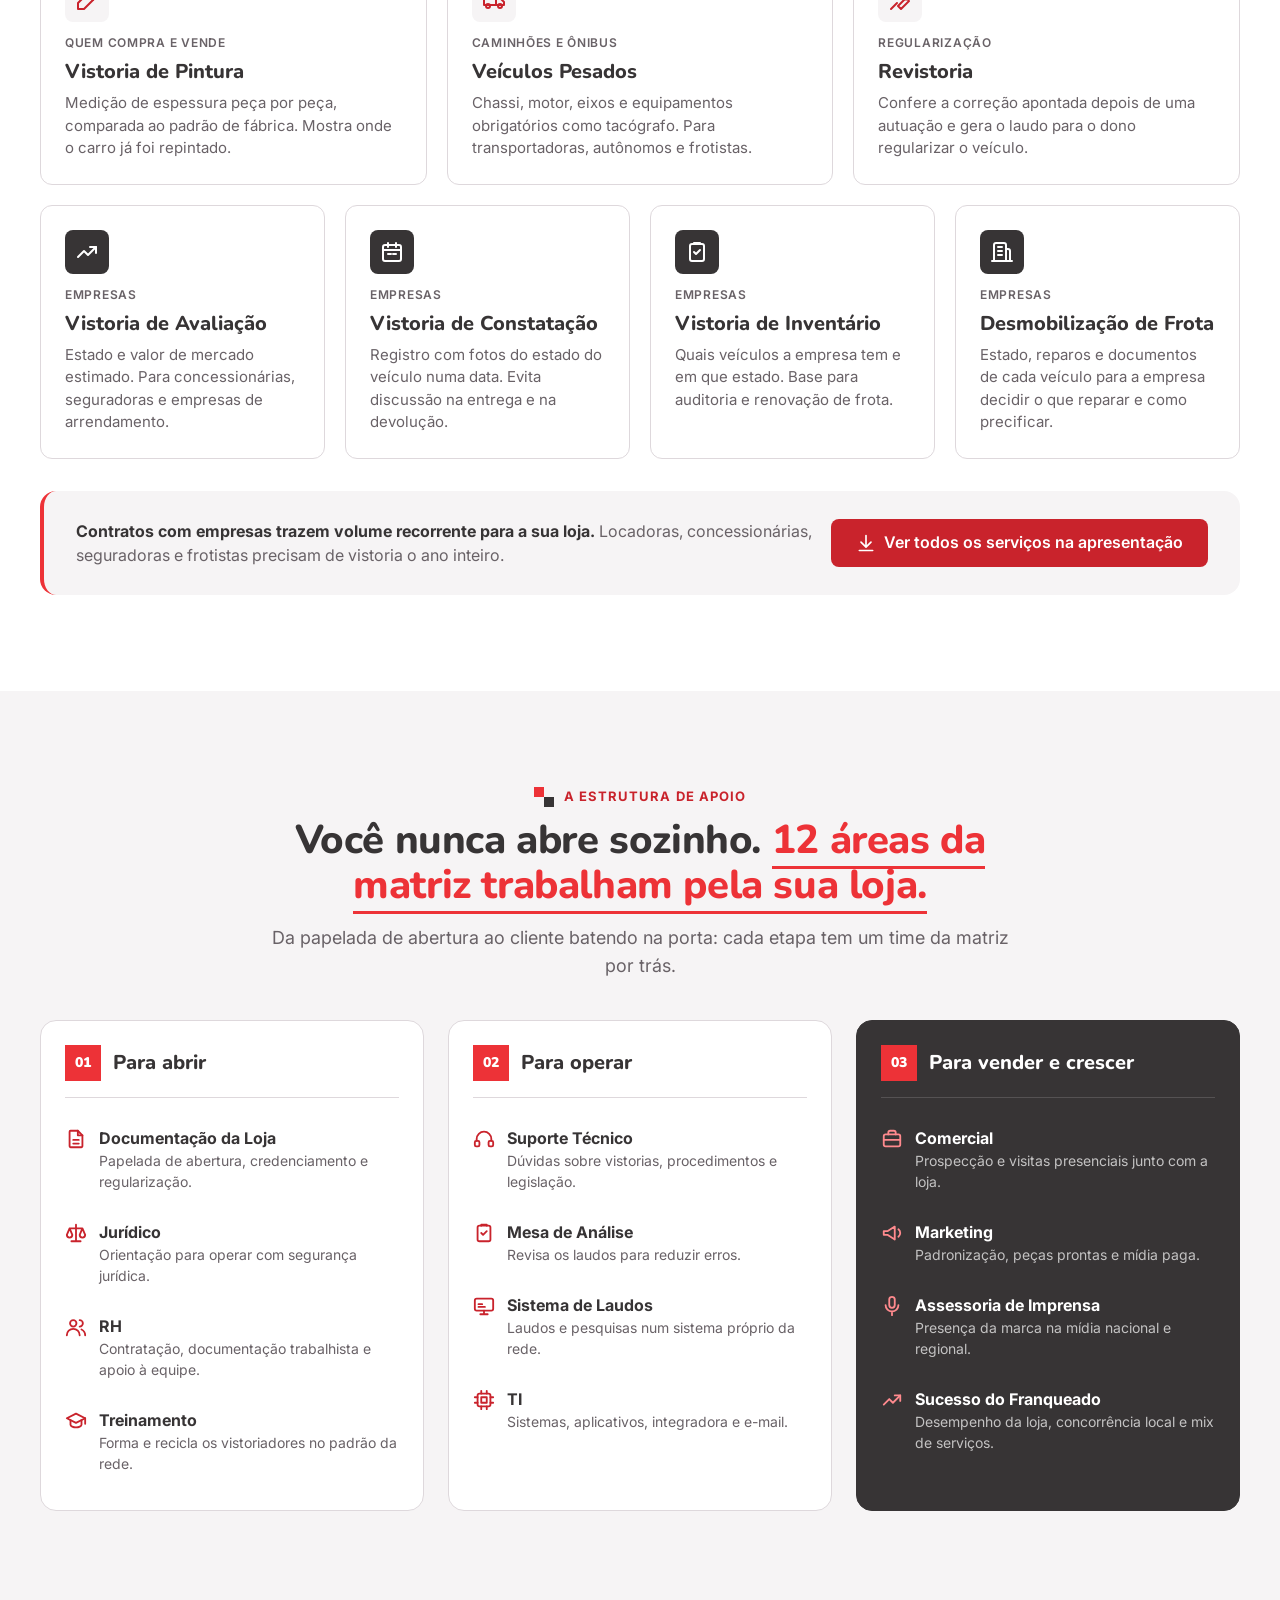
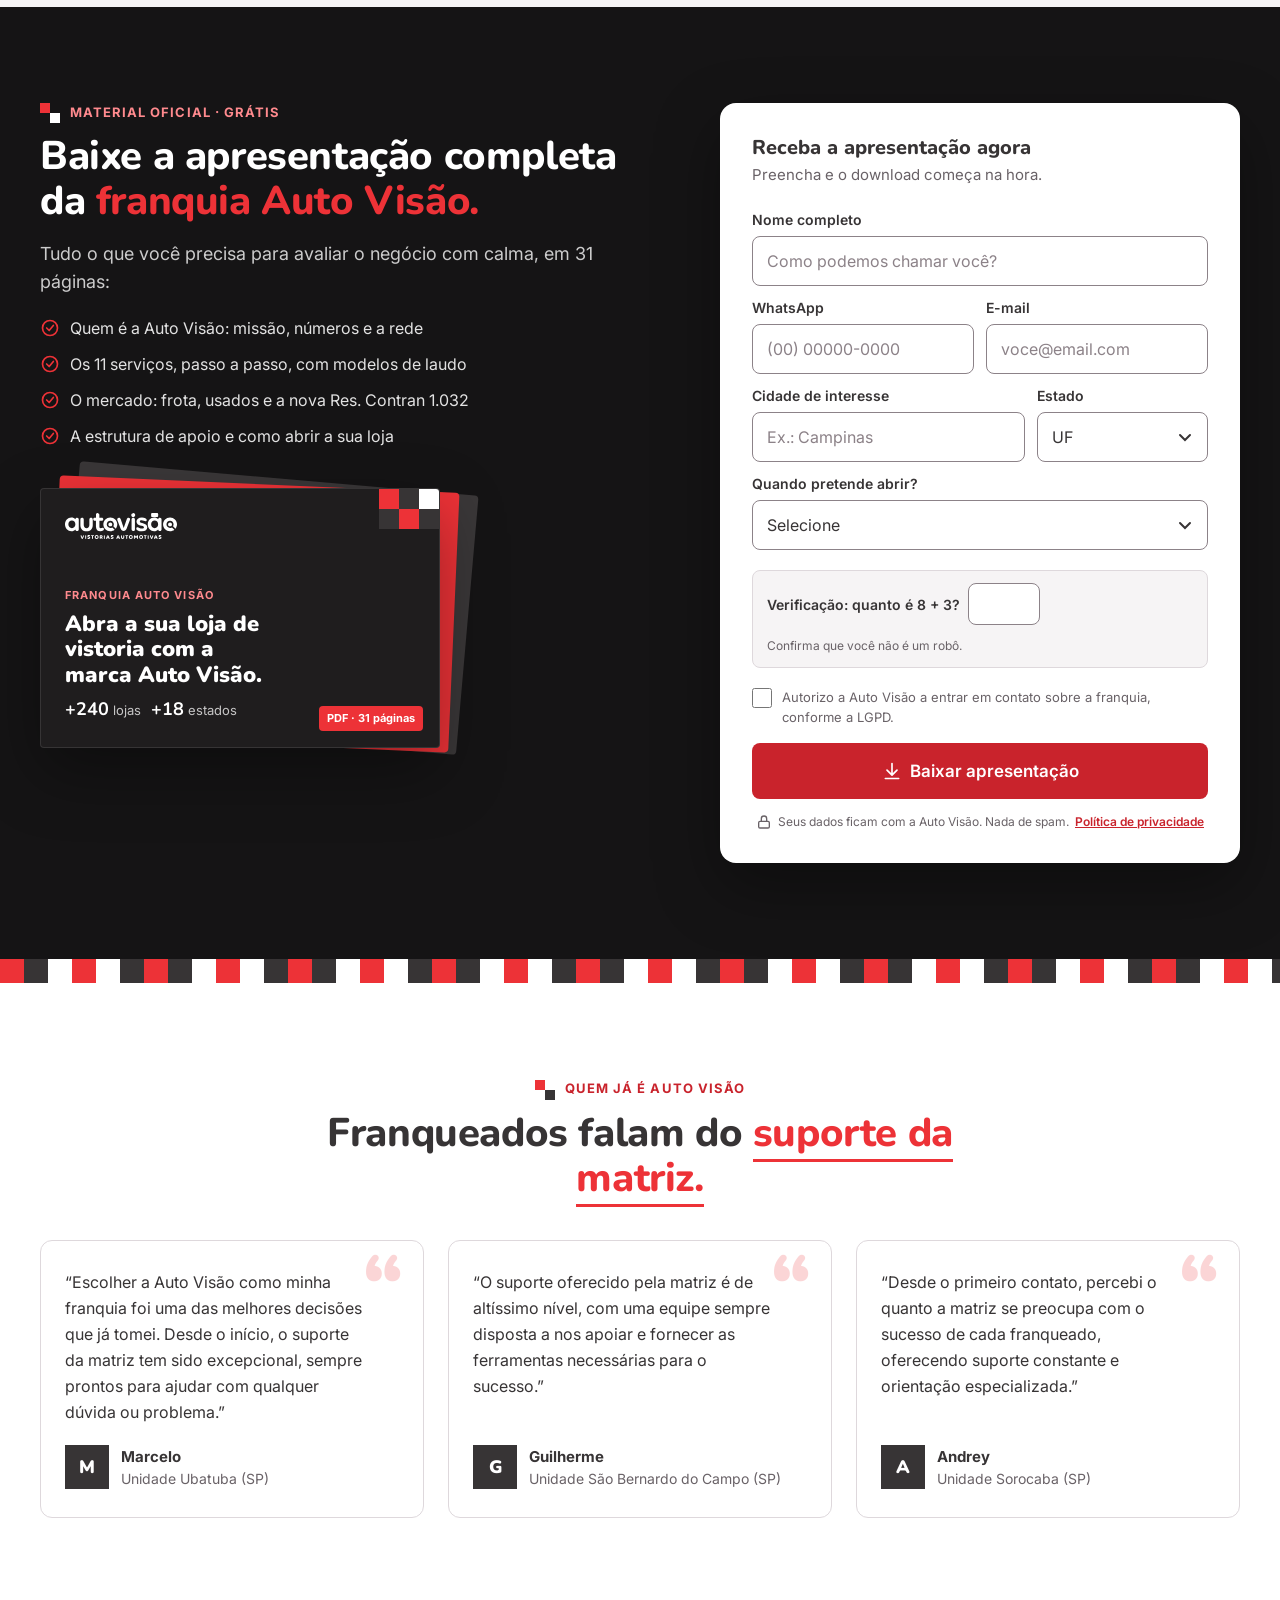
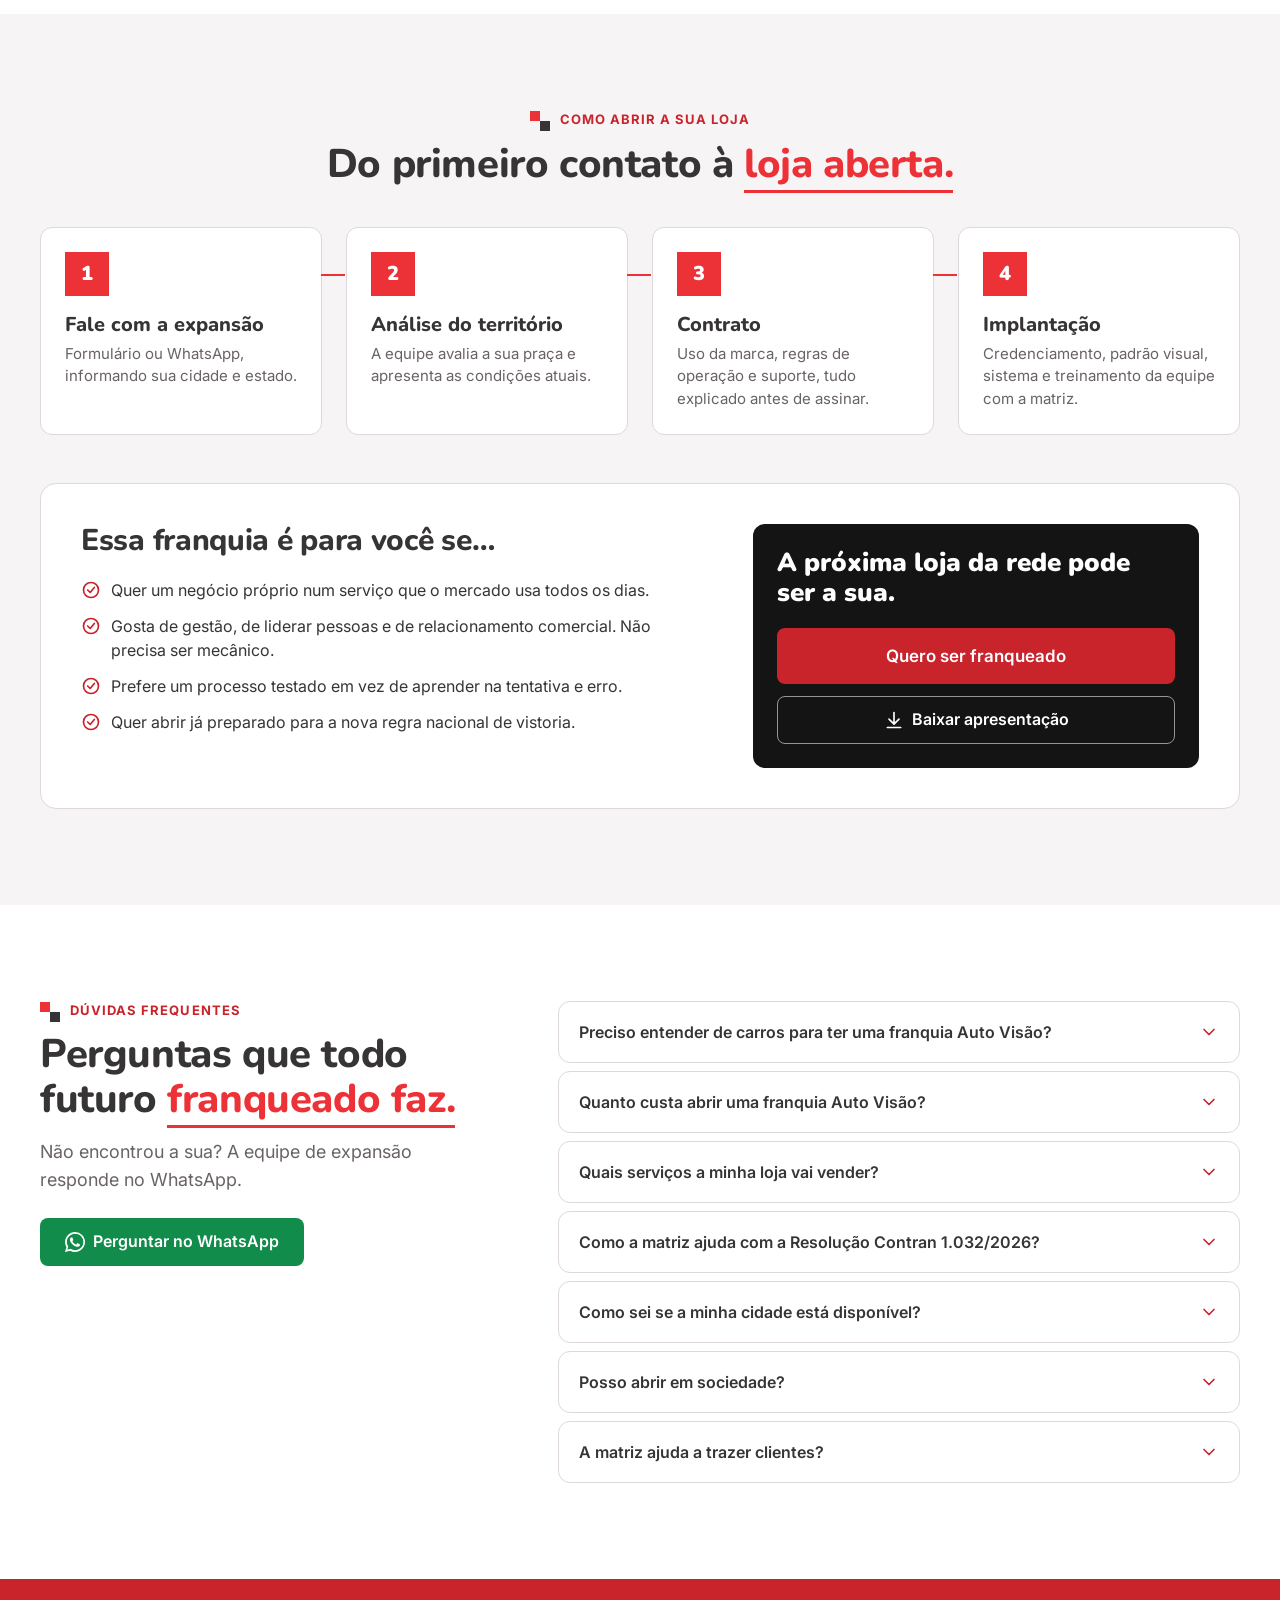
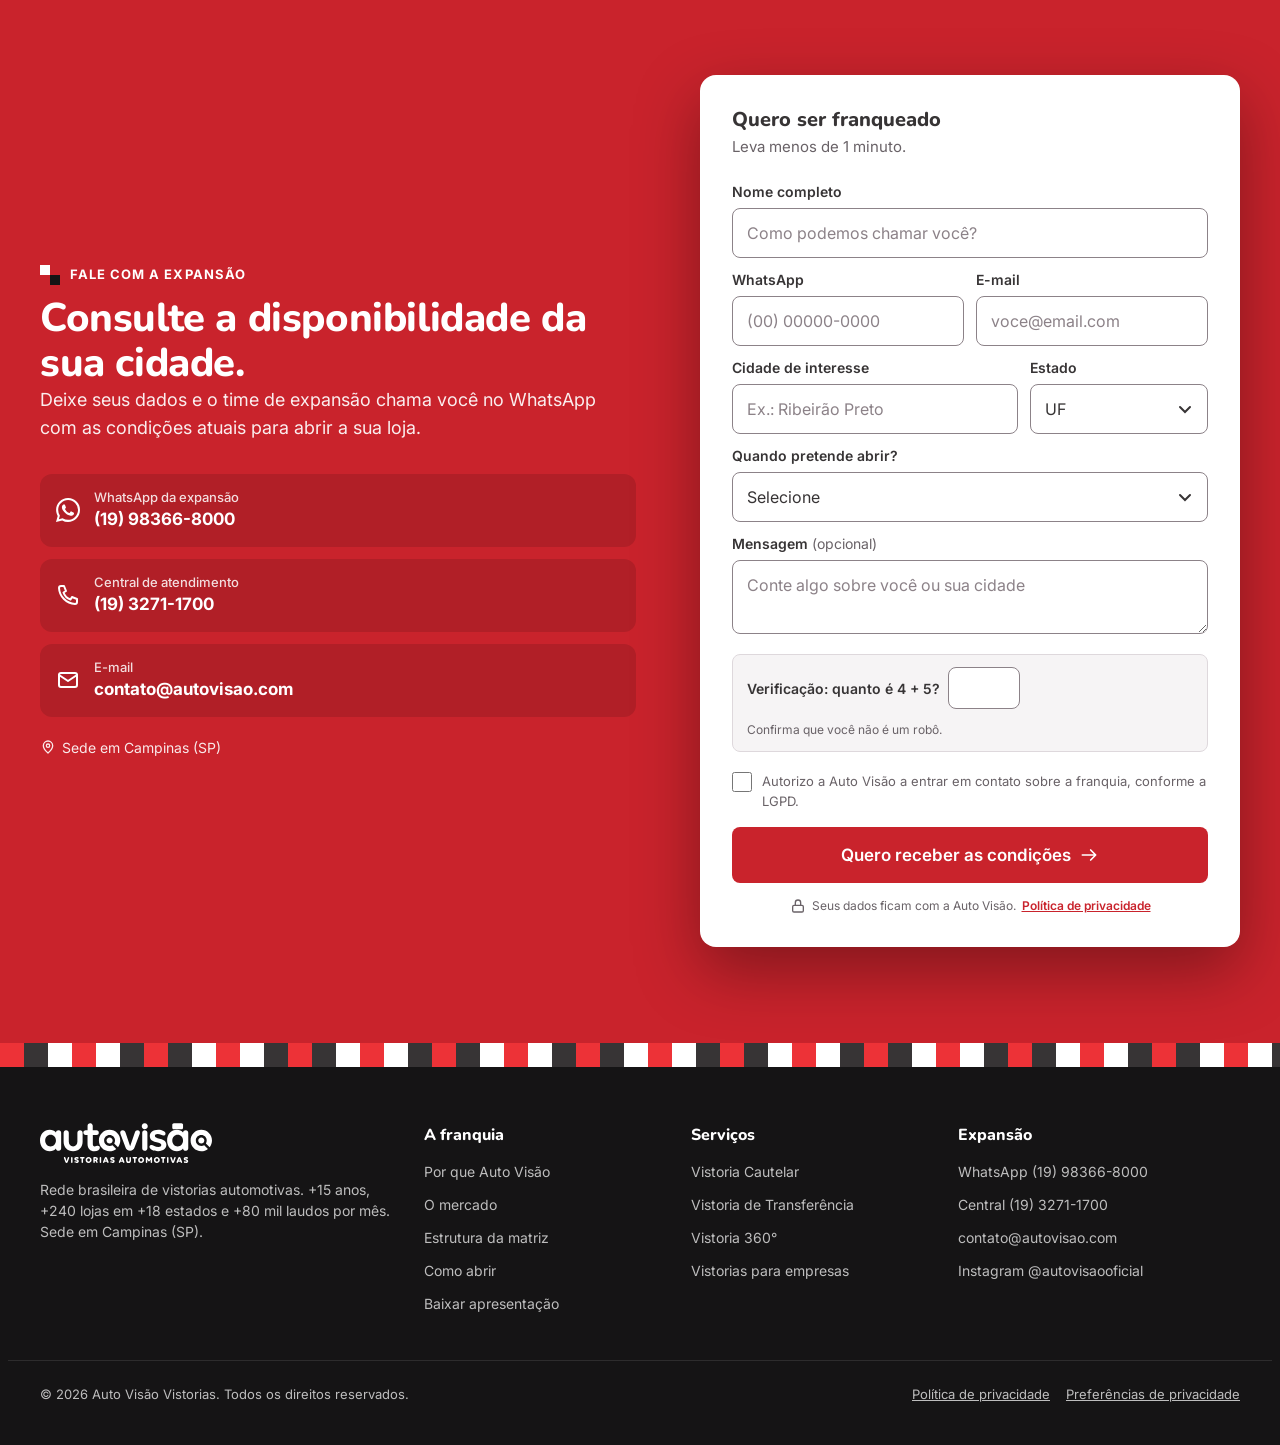
==== commit 3d8ef892: "feat: liga o Apps Script e troca o GTM da página O formulário grava no App da Web publicado. Os cont" ====
--- a/index.html
+++ b/index.html
@@ -128,8 +128,7 @@
   </script>
 </head>
 <body>
-  <noscript><iframe src="https://www.googletagmanager.com/ns.html?id=GTM-TS9TTZT4" height="0" width="0" style="display:none;visibility:hidden" title="GTM"></iframe></noscript>
-  <noscript><iframe src="https://www.googletagmanager.com/ns.html?id=GTM-P89JQ5JP" height="0" width="0" style="display:none;visibility:hidden" title="GTM"></iframe></noscript>
+  <noscript><iframe src="https://www.googletagmanager.com/ns.html?id=GTM-M7TGT3T" height="0" width="0" style="display:none;visibility:hidden" title="GTM"></iframe></noscript>
   <noscript><img height="1" width="1" style="display:none" alt="" src="https://www.facebook.com/tr?id=916911729103377&ev=PageView&noscript=1"></noscript>
 
   <!-- Ícones (grade 24px, traço 2px, conforme DS p.15) -->
--- a/assets/css/styles.css
+++ b/assets/css/styles.css
@@ -634,3 +634,19 @@
   .areas li { padding: 8px 0; }
 }
 .quote blockquote { padding-right: 36px; }
+
+/* ---------- Política de privacidade e links legais ---------- */
+.page-legal .header { background: rgba(21, 20, 21, .96); box-shadow: 0 1px 0 rgba(255, 255, 255, .08); }
+.page-legal .footer { padding-bottom: 40px; }
+.legal { padding: calc(var(--header-h) + 40px) 0 80px; }
+.legal__wrap { max-width: 760px; }
+.legal h1 { font-family: var(--font-display); font-weight: 900; font-size: clamp(32px, 4vw, 44px); line-height: 1.1; letter-spacing: -.02em; margin: 8px 0 12px; }
+.legal h2 { font-family: var(--font-display); font-weight: 800; font-size: 22px; line-height: 1.25; margin: 32px 0 8px; }
+.legal p { color: var(--text-2); margin-bottom: 12px; }
+.legal ul { list-style: disc; padding-left: 1.2rem; display: grid; gap: 6px; margin: 0 0 12px; }
+.legal li { color: var(--text-2); }
+.legal a { color: var(--action); font-weight: 600; }
+.legal .updated { font-size: 13px; }
+.footer__legal { display: flex; flex-wrap: wrap; gap: 8px 16px; align-items: center; }
+.footer__legal a { color: inherit; text-decoration: underline; }
+.cookie a, .form-note a { color: var(--action); font-weight: 600; text-decoration: underline; }
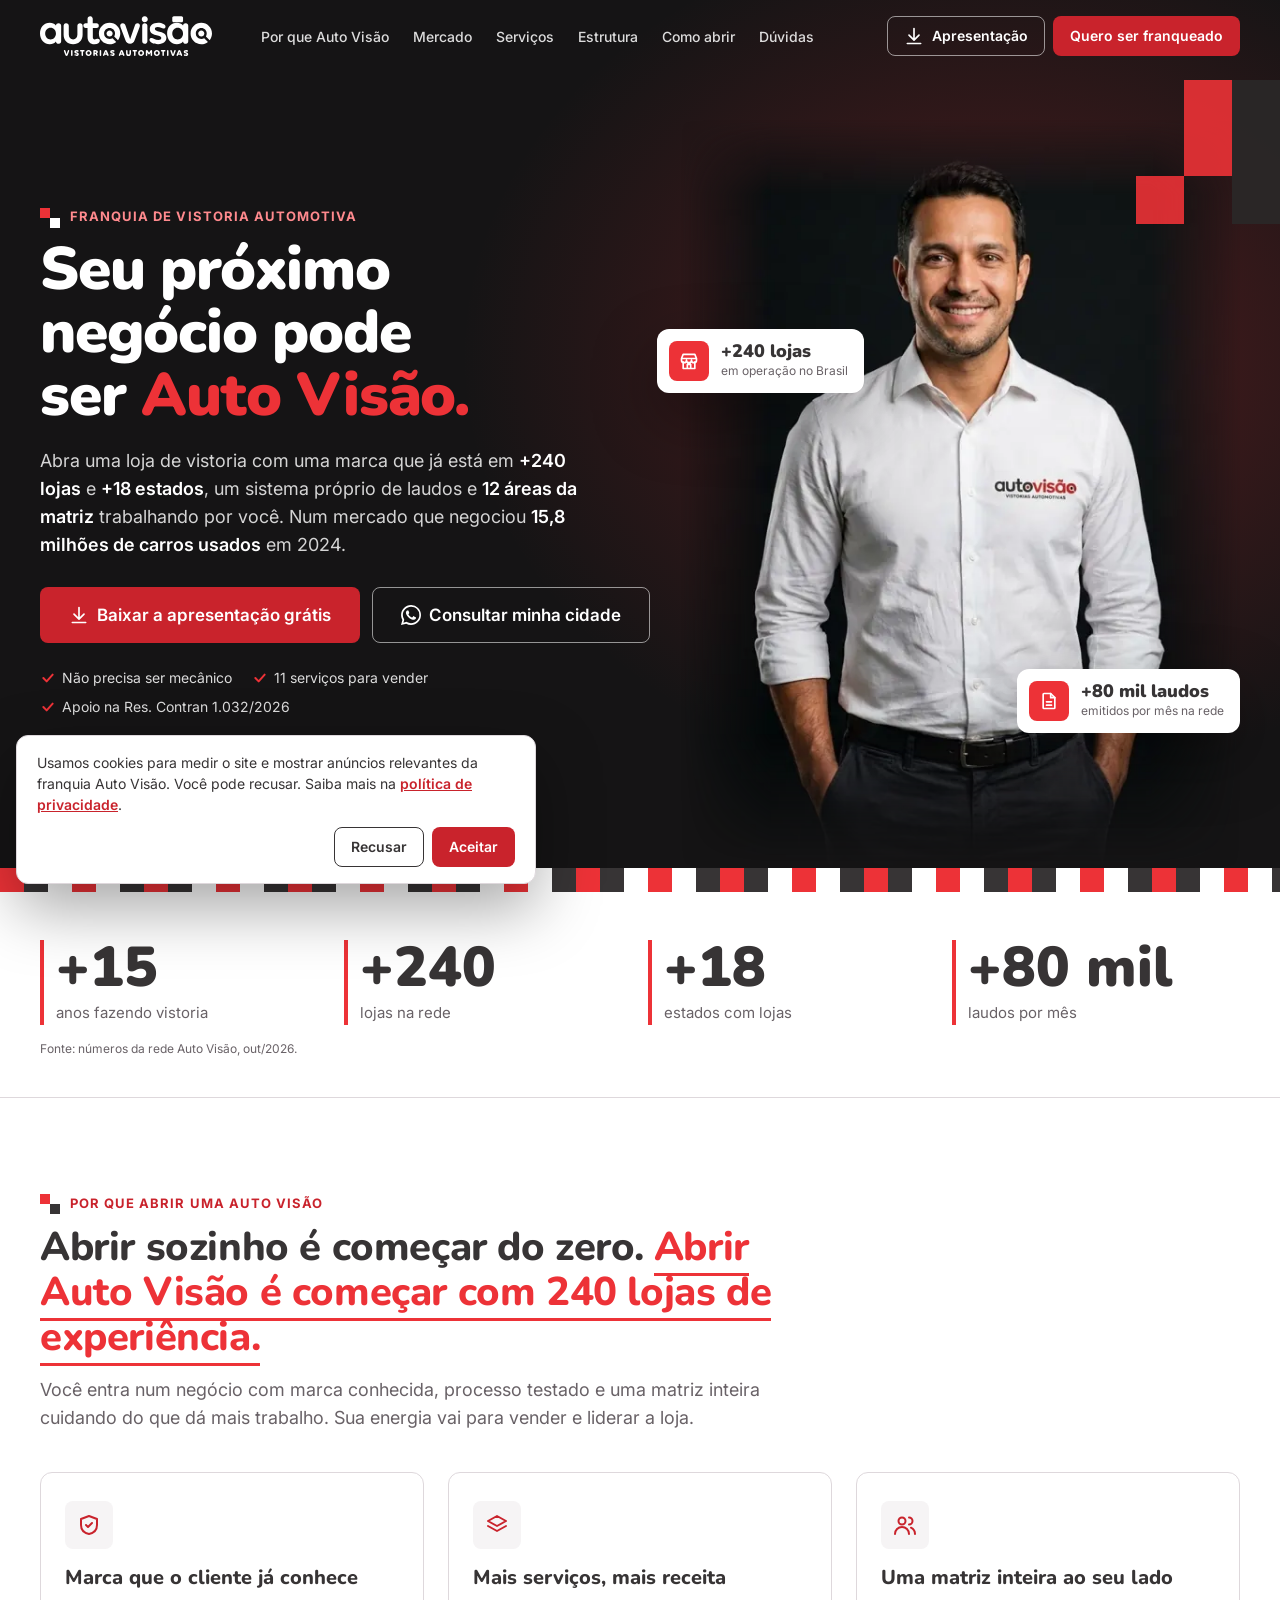
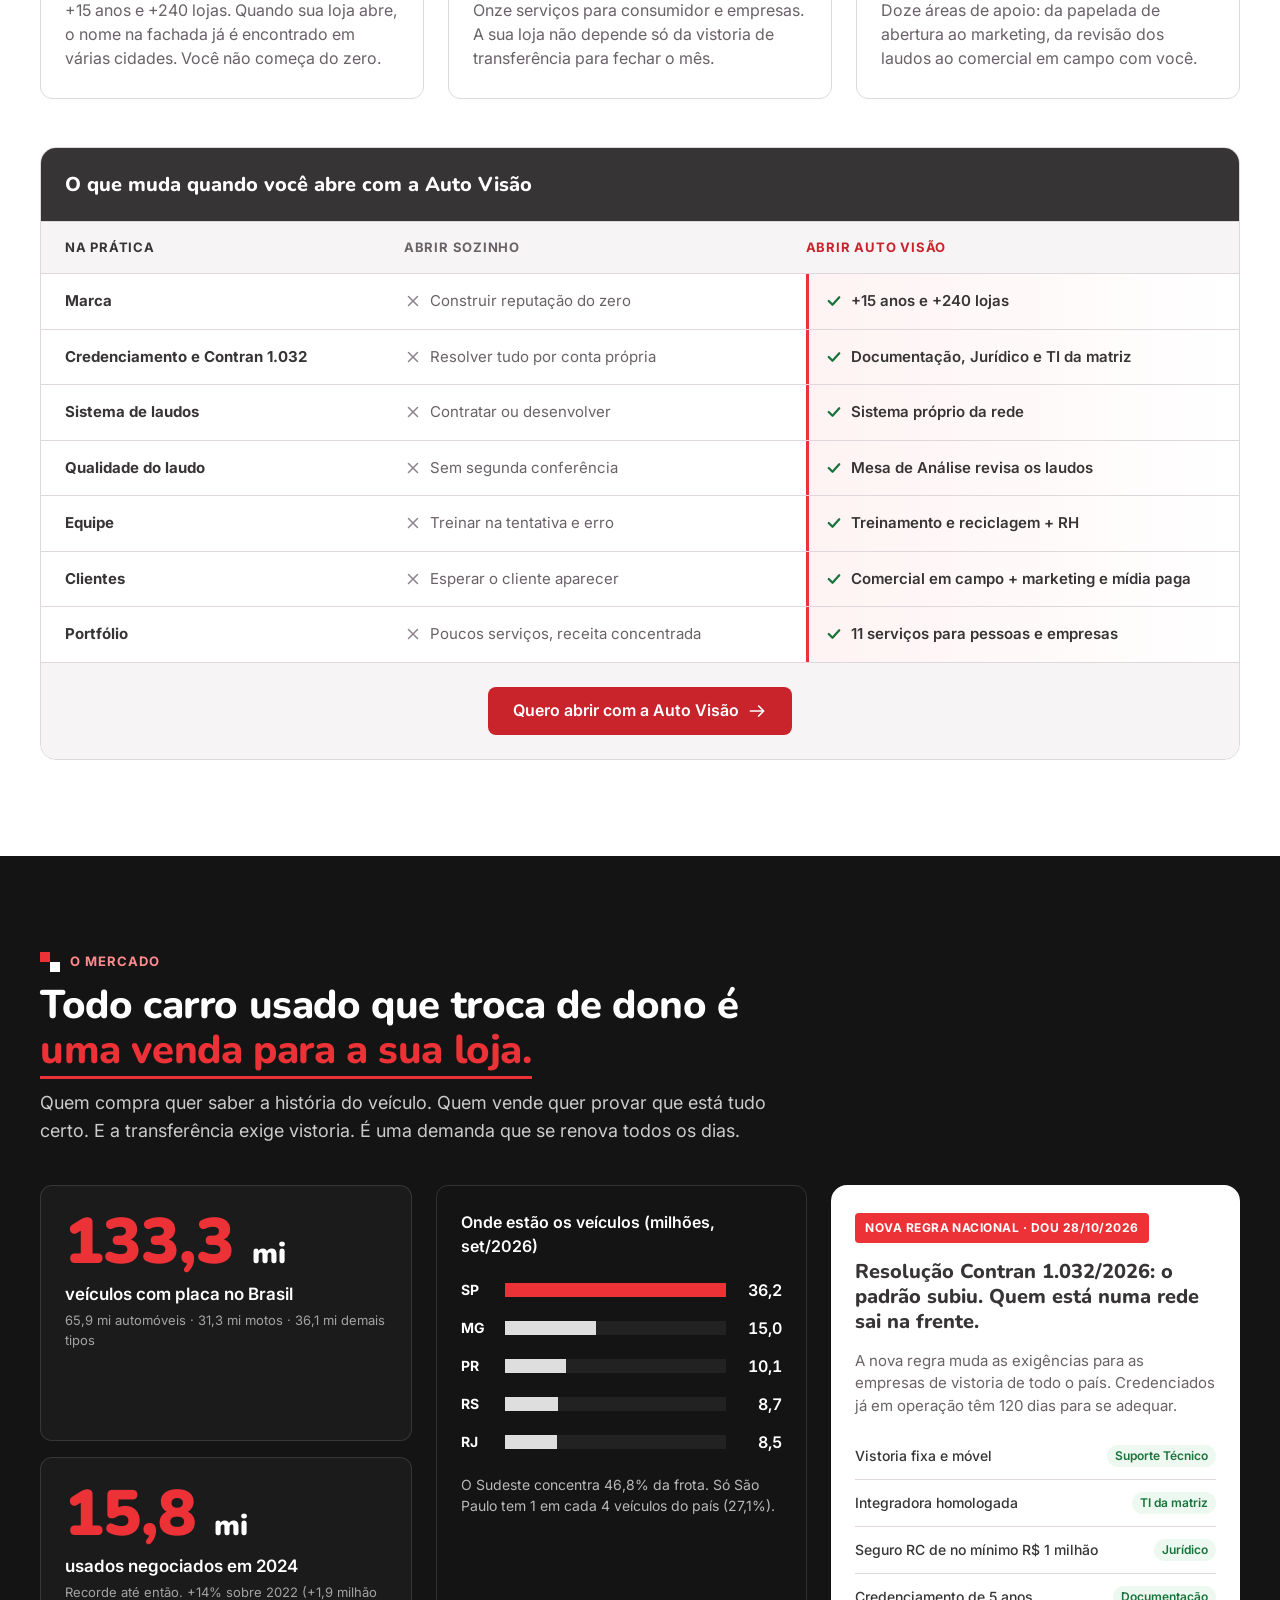
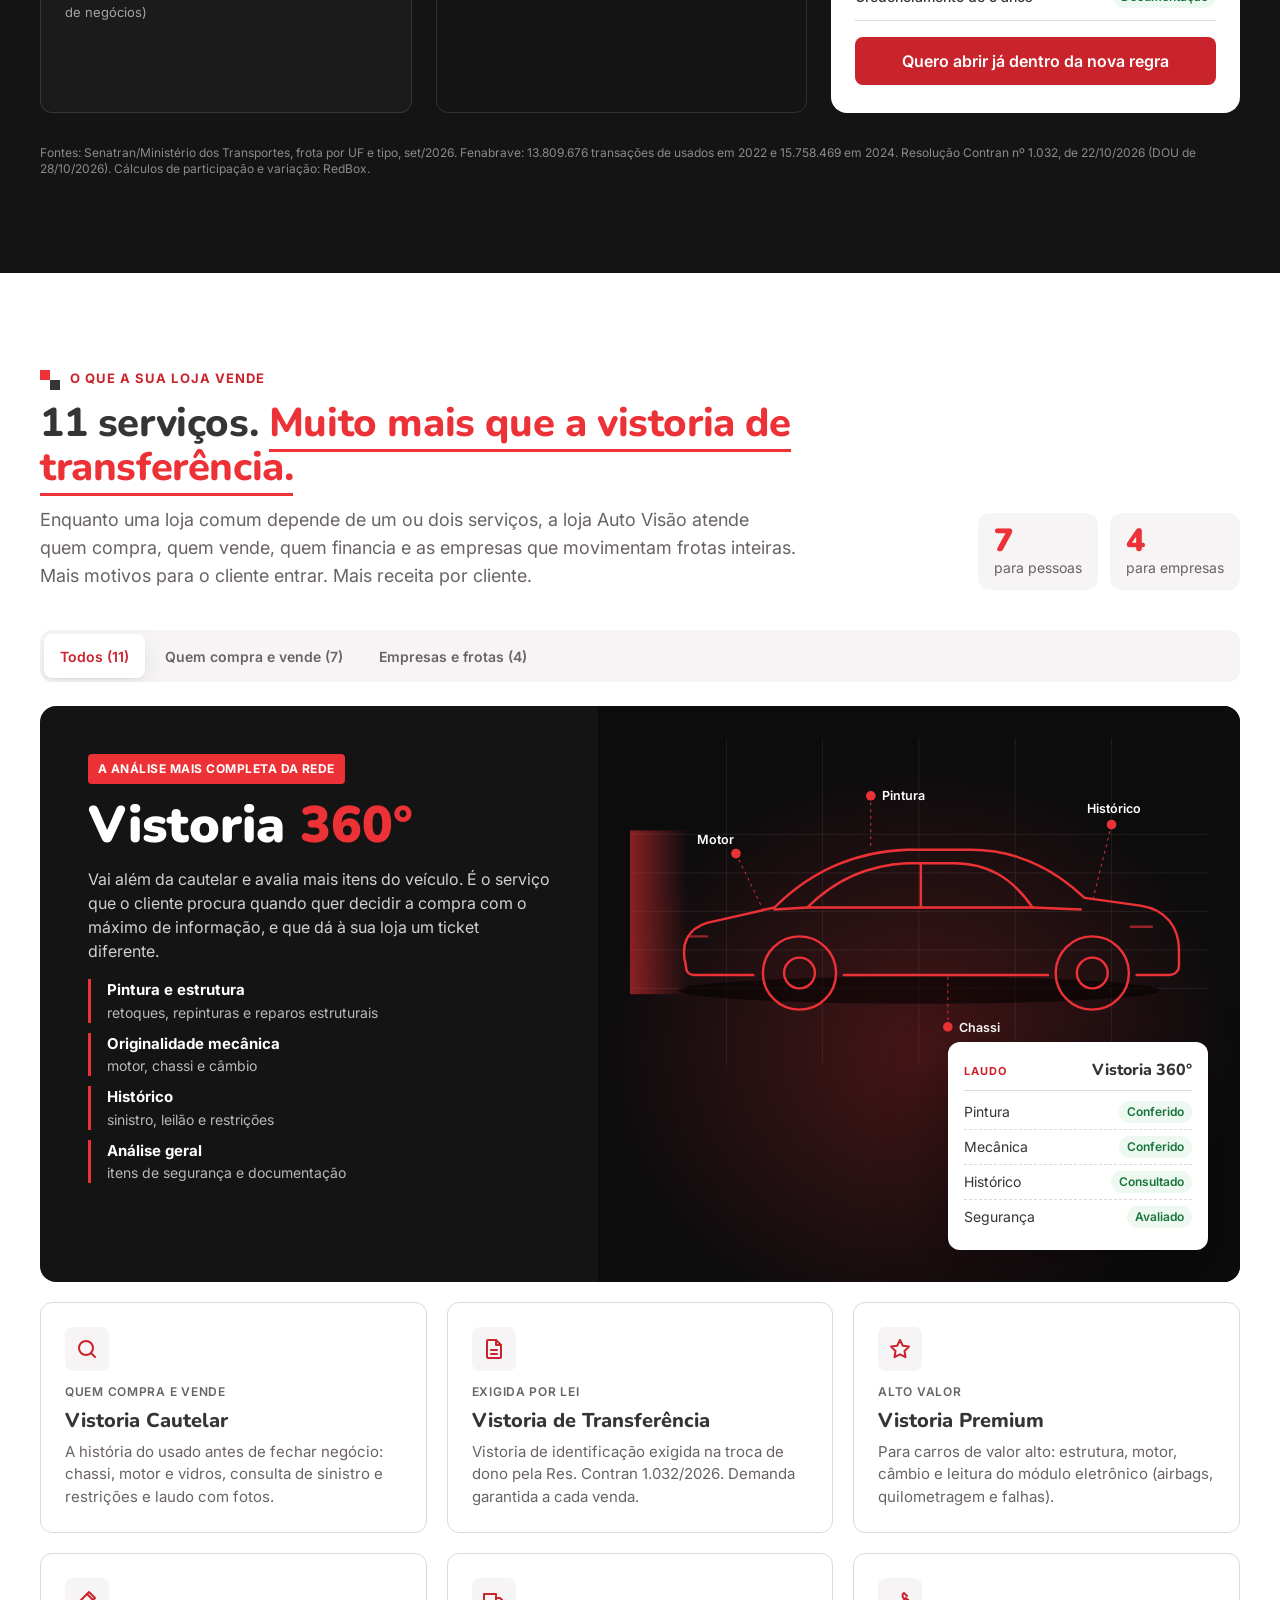
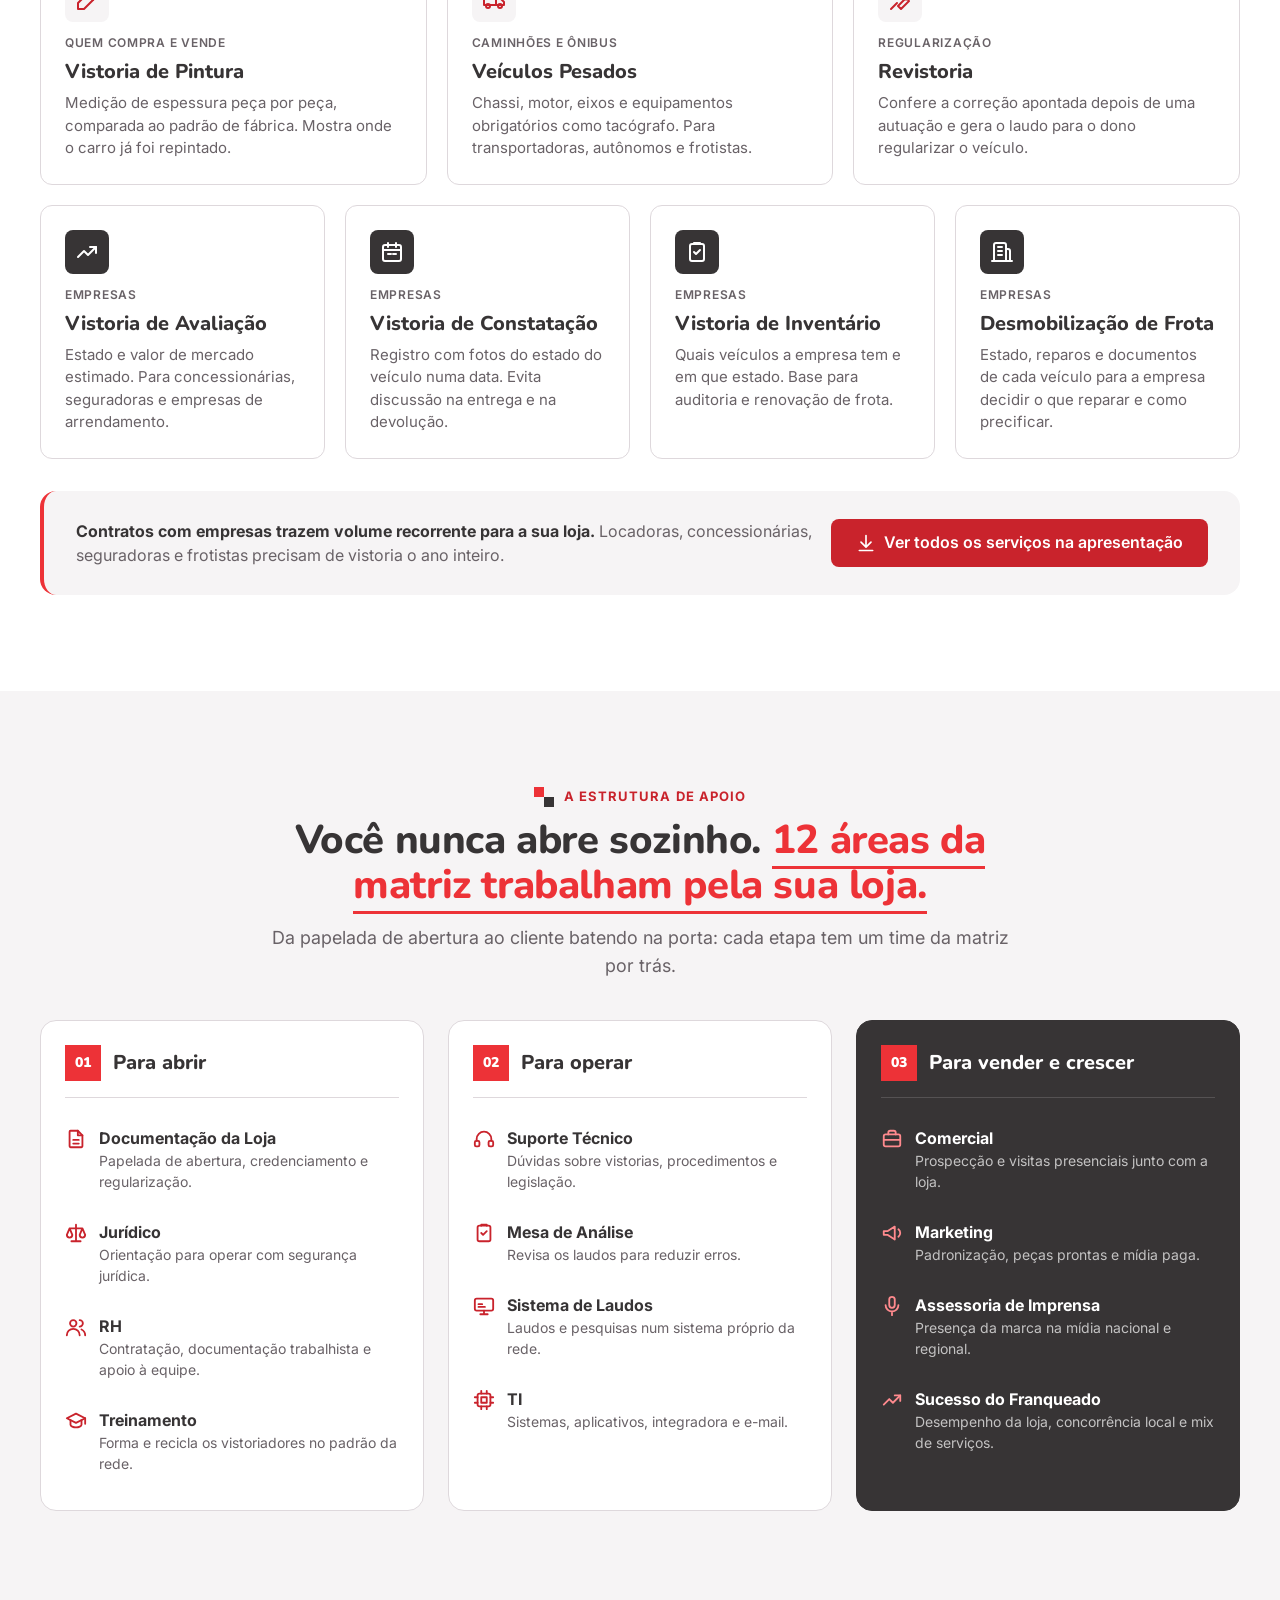
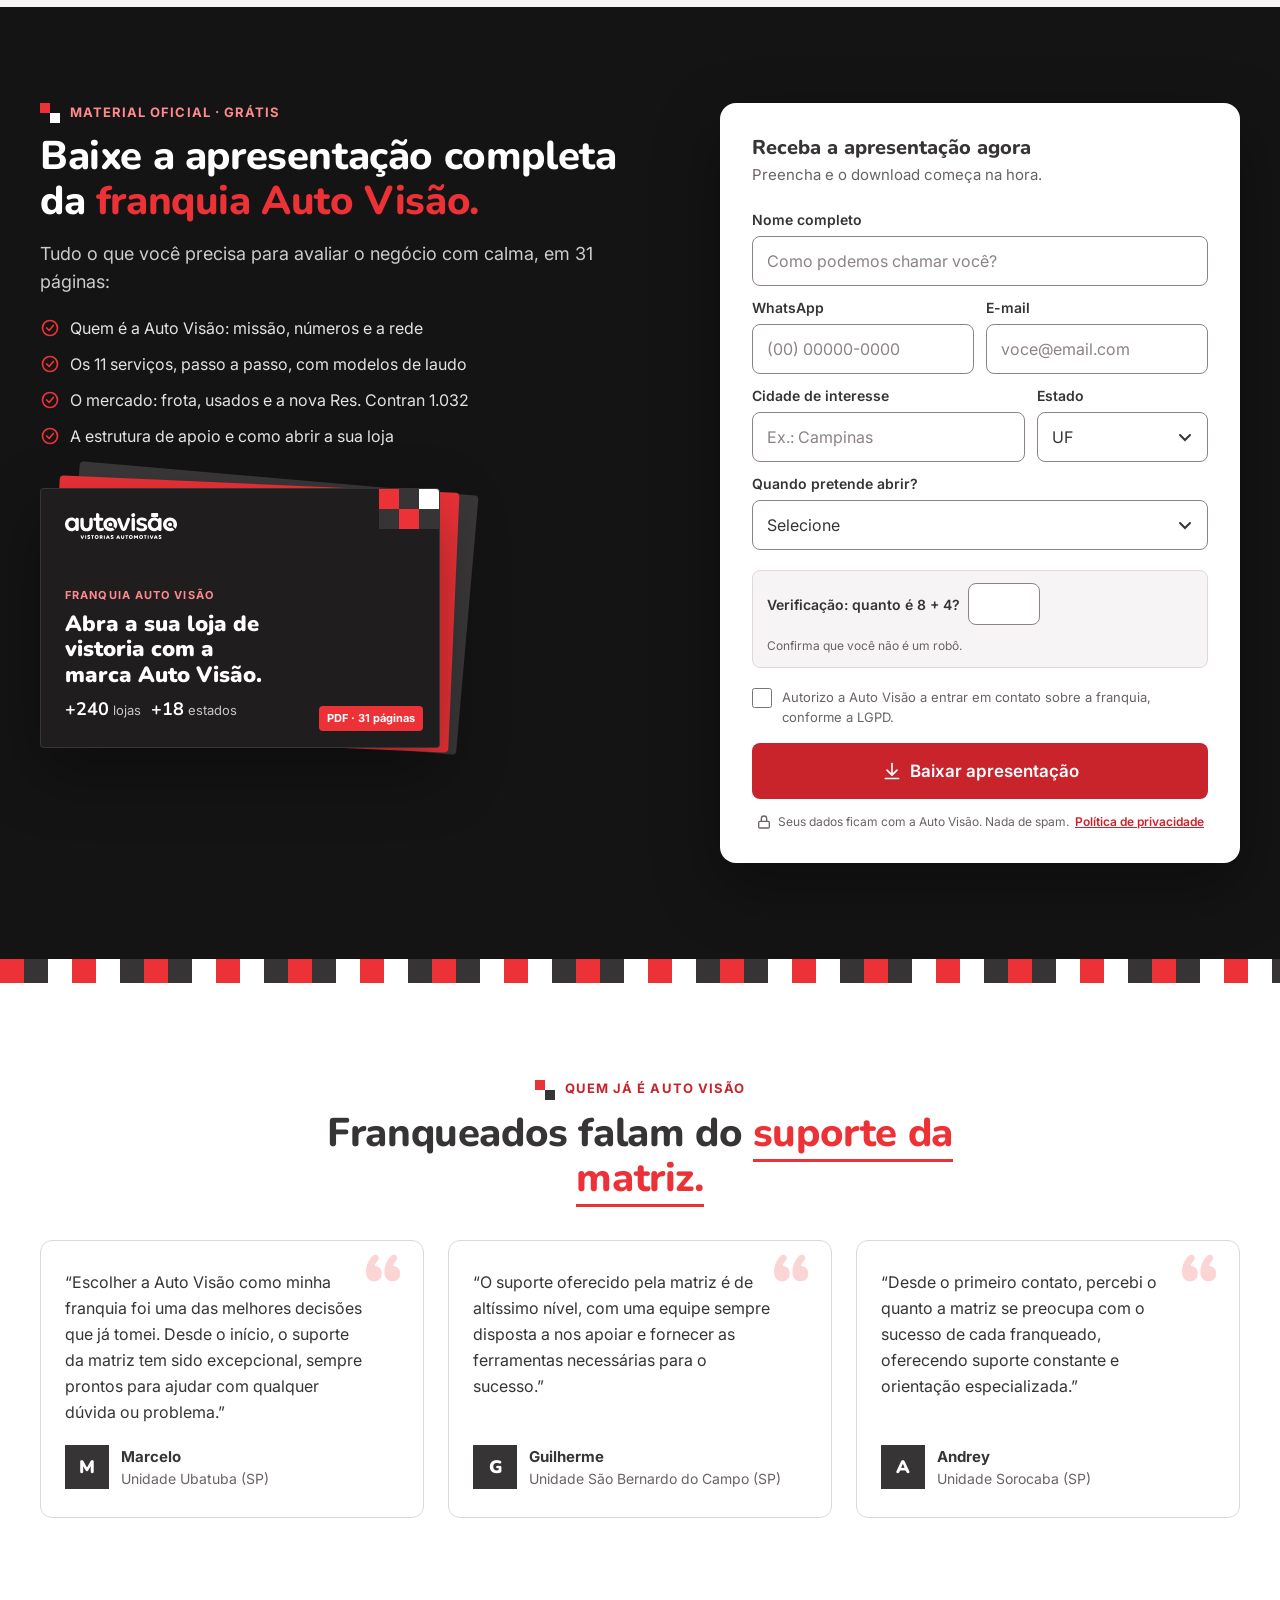
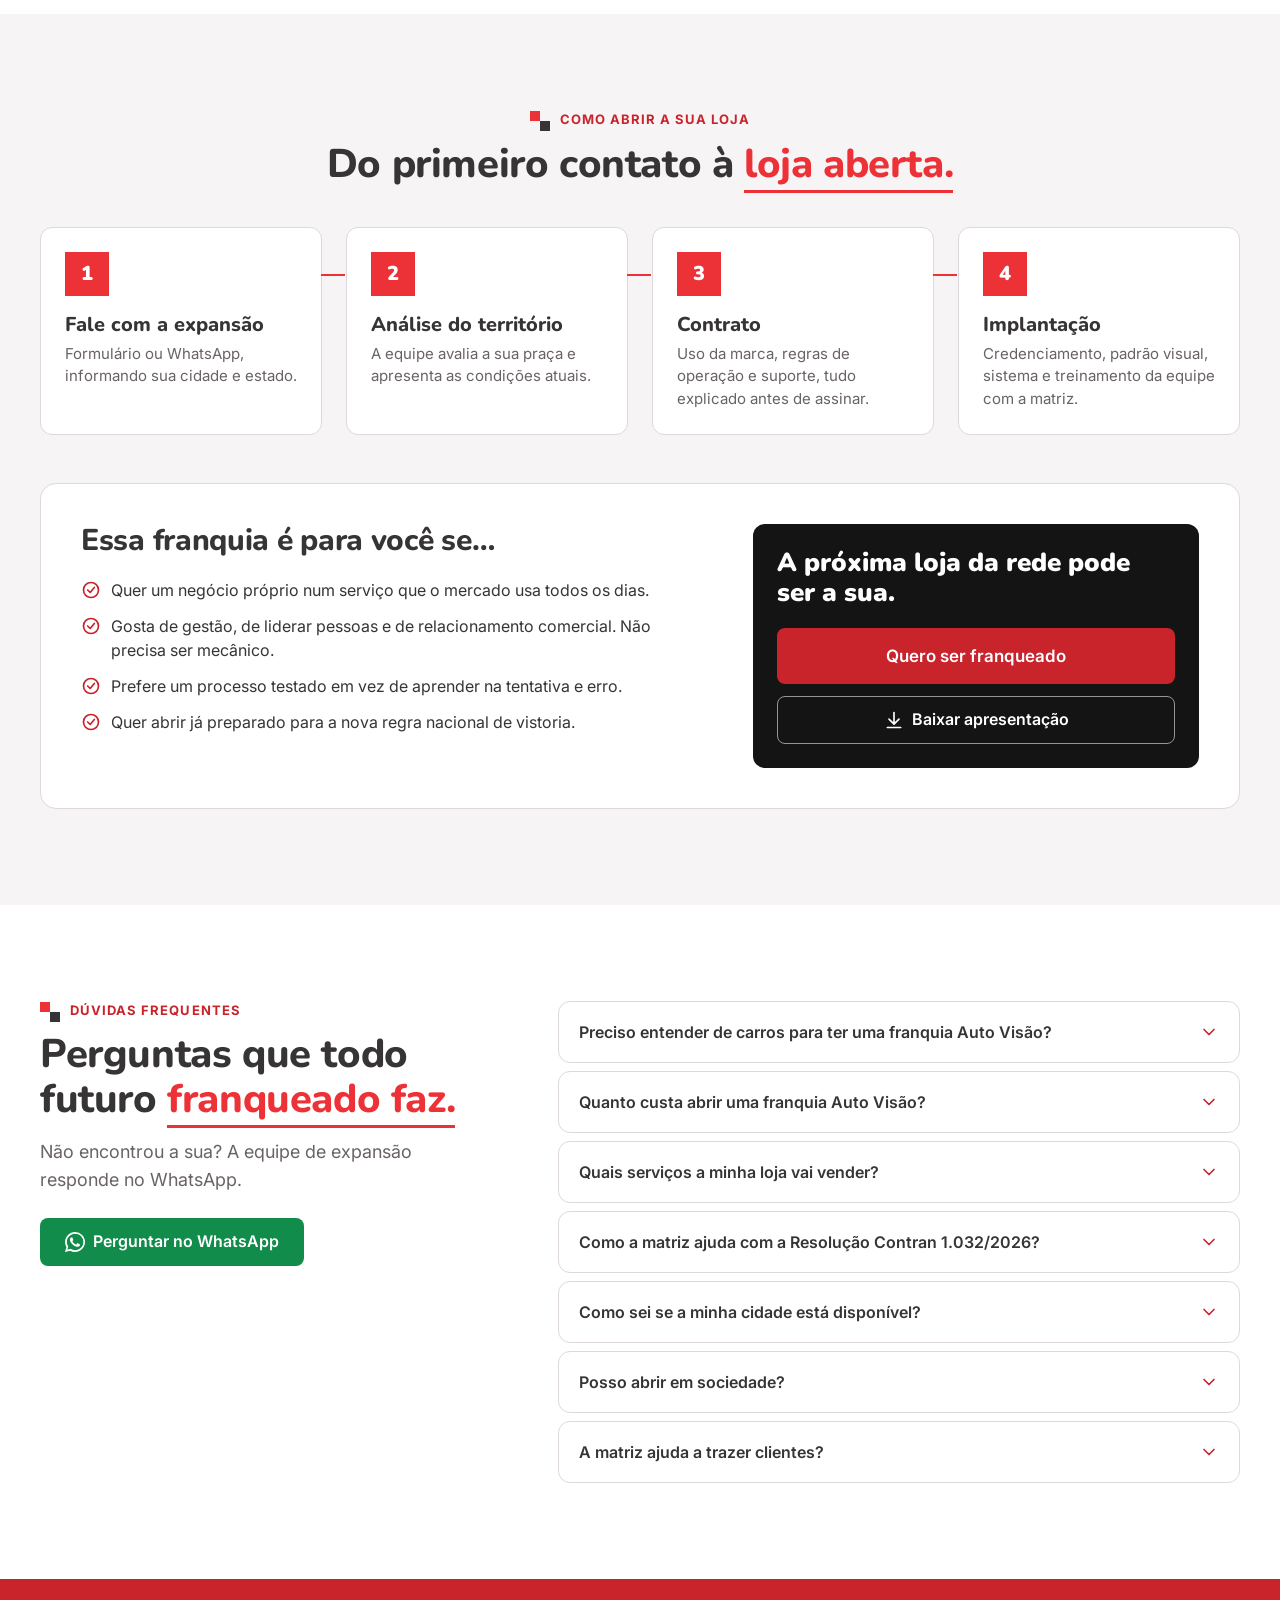
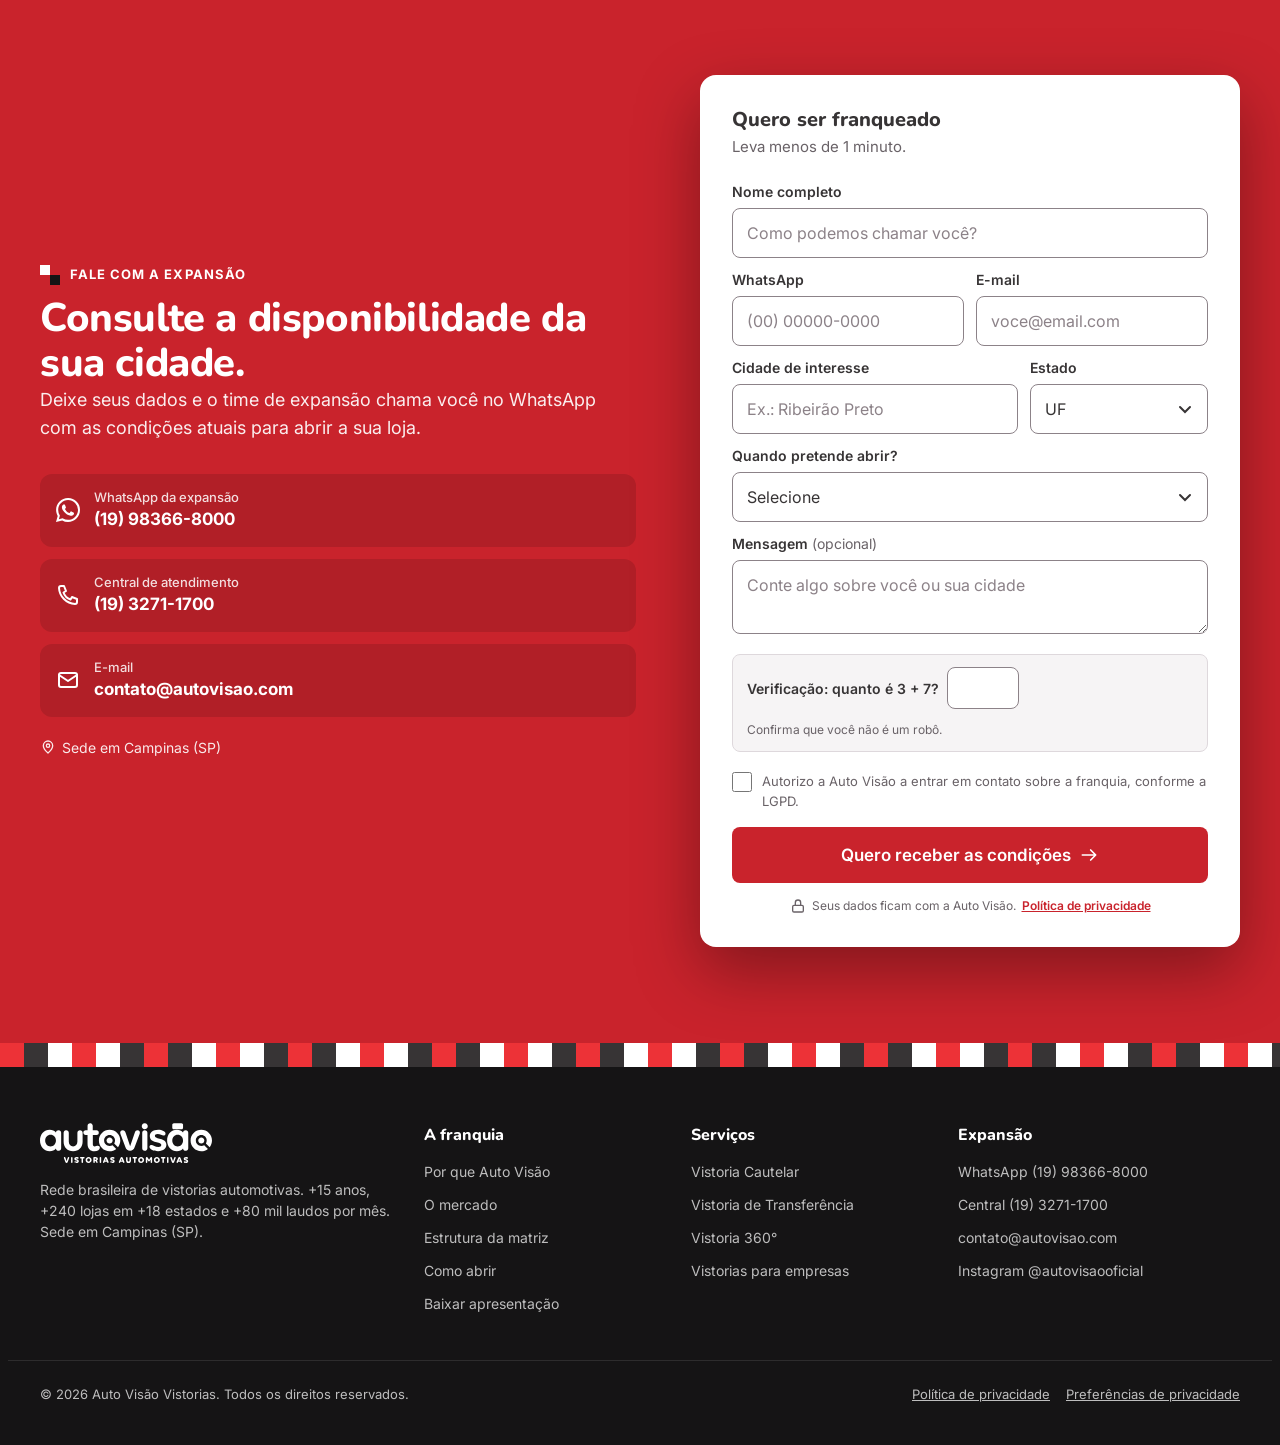
==== commit 143fe3b2: "Troca o Pixel da Meta pelo pixel próprio da Auto Visão Franchising (2296327844222677) O pixel anteri" ====
--- a/index.html
+++ b/index.html
@@ -129,7 +129,7 @@
 </head>
 <body>
   <noscript><iframe src="https://www.googletagmanager.com/ns.html?id=GTM-M7TGT3T" height="0" width="0" style="display:none;visibility:hidden" title="GTM"></iframe></noscript>
-  <noscript><img height="1" width="1" style="display:none" alt="" src="https://www.facebook.com/tr?id=916911729103377&ev=PageView&noscript=1"></noscript>
+  <noscript><img height="1" width="1" style="display:none" alt="" src="https://www.facebook.com/tr?id=2296327844222677&ev=PageView&noscript=1"></noscript>
 
   <!-- Ícones (grade 24px, traço 2px, conforme DS p.15) -->
   <svg width="0" height="0" style="position:absolute" aria-hidden="true">
--- a/assets/css/styles.css
+++ b/assets/css/styles.css
@@ -650,3 +650,18 @@
 .footer__legal { display: flex; flex-wrap: wrap; gap: 8px 16px; align-items: center; }
 .footer__legal a { color: inherit; text-decoration: underline; }
 .cookie a, .form-note a { color: var(--action); font-weight: 600; text-decoration: underline; }
+
+/* ---------- Páginas internas (sitelinks) ---------- */
+.page-inner .header { background: rgba(21, 20, 21, .96); box-shadow: 0 1px 0 rgba(255, 255, 255, .08); }
+.page-inner main { padding-top: var(--header-h); }
+.page-hero { background: var(--impact); color: #fff; padding: 48px 0 56px; }
+.page-hero h1 { font-family: var(--font-display); font-weight: 900; font-size: clamp(32px, 5vw, 52px); line-height: 1.08; letter-spacing: -.02em; max-width: 18ch; margin: 0 0 16px; }
+.page-hero .lead { max-width: 640px; }
+.page-hero__actions { display: flex; flex-wrap: wrap; gap: 12px; margin-top: 24px; }
+.page-related { display: flex; flex-wrap: wrap; gap: 8px 18px; margin-top: 8px; }
+.page-related a { color: inherit; font-weight: 600; text-decoration: underline; text-underline-offset: 3px; }
+.nav a[aria-current="page"] { color: #fff; }
+.nav a[aria-current="page"]::after { content: ""; position: absolute; left: 10px; right: 10px; bottom: 2px; height: 2px; background: var(--brand-red); }
+.drawer__nav a[aria-current="page"] { color: #FF8A8E; }
+.faq__a a { color: var(--action); font-weight: 600; }
+.page-related a { padding: 6px 0; }
